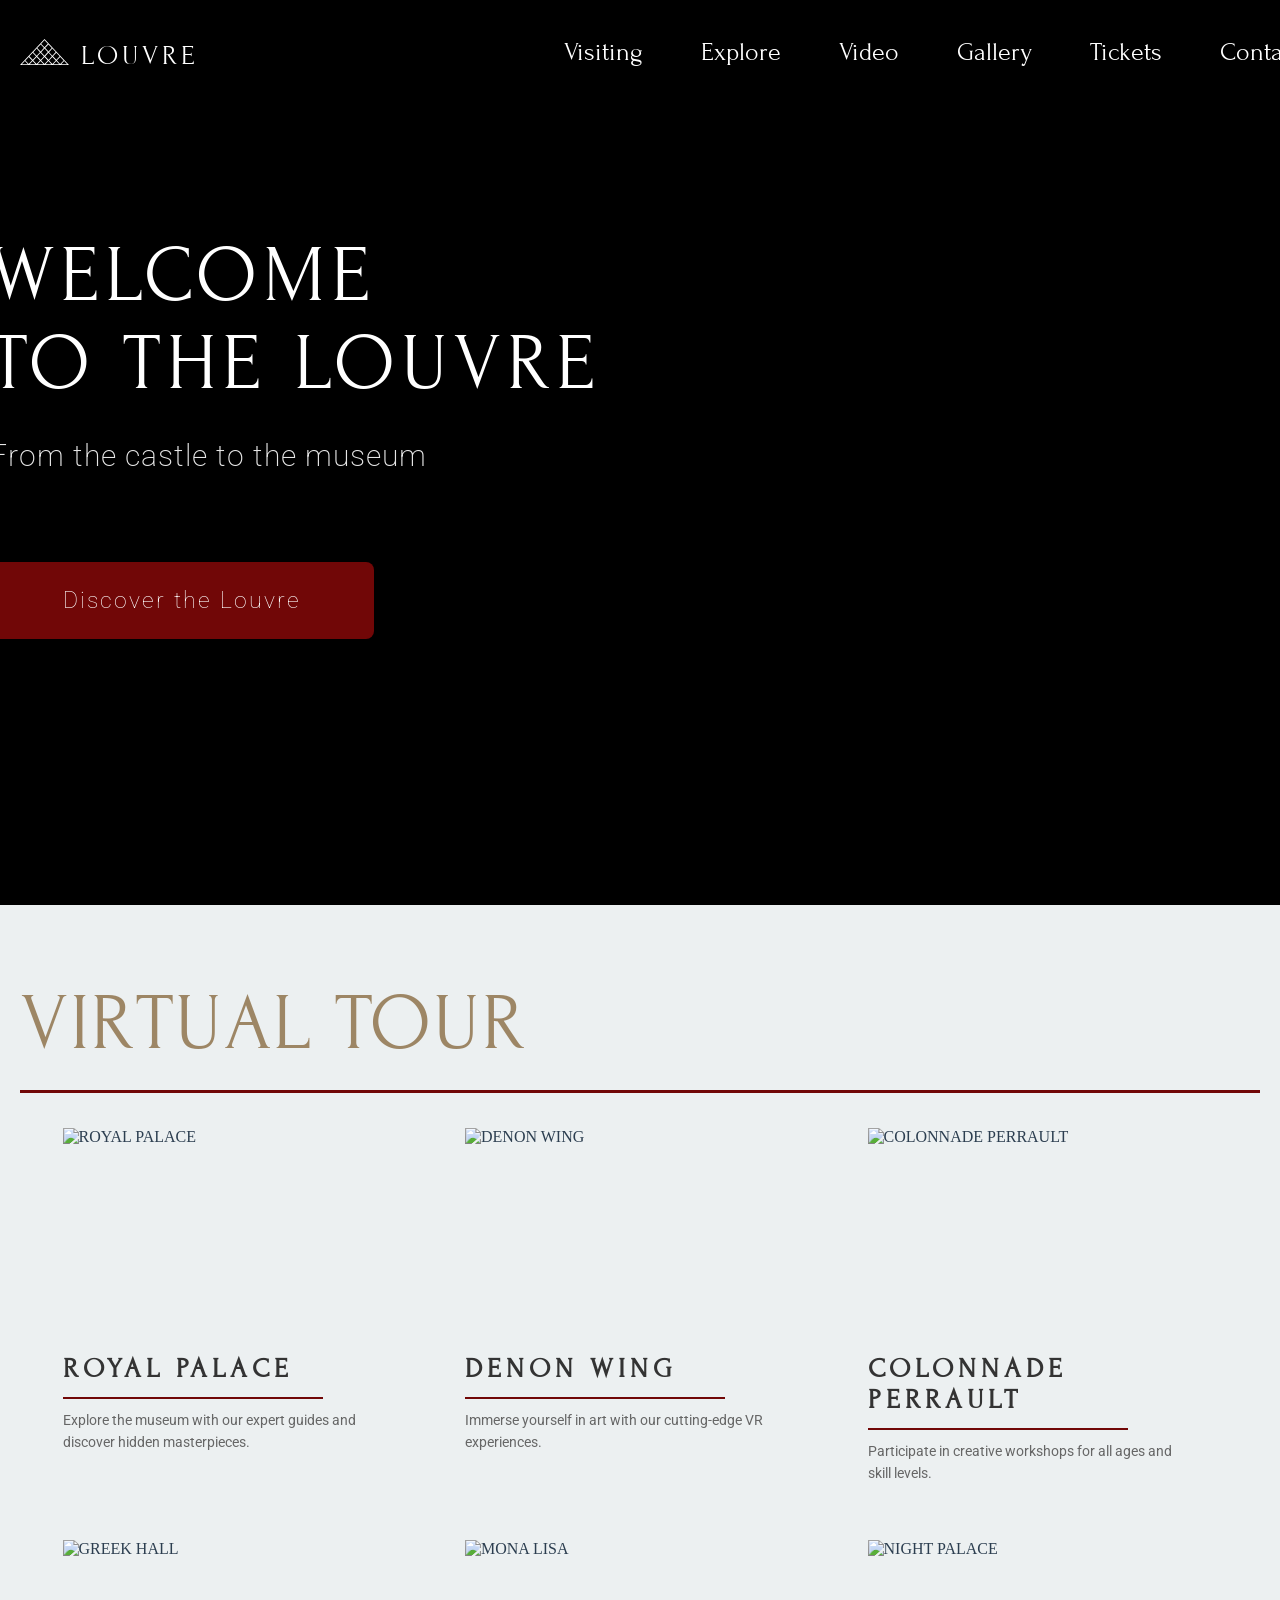
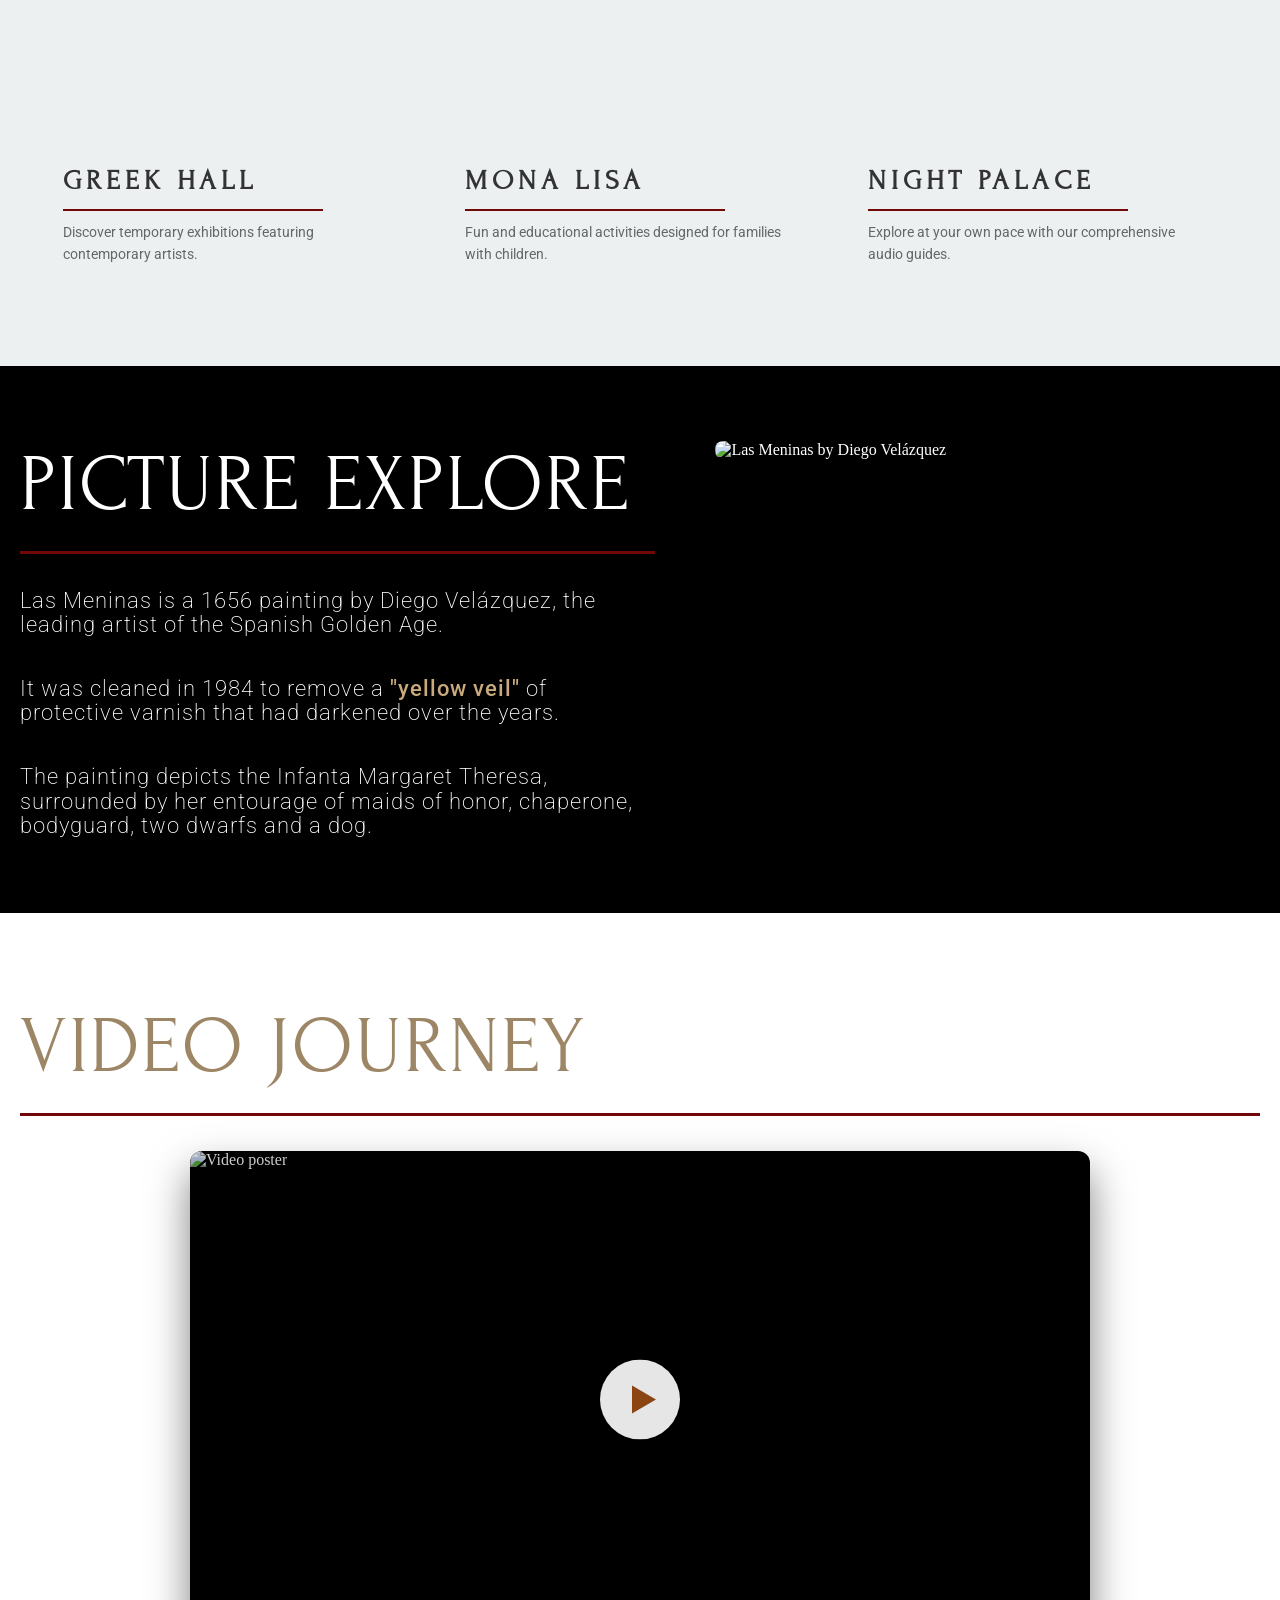
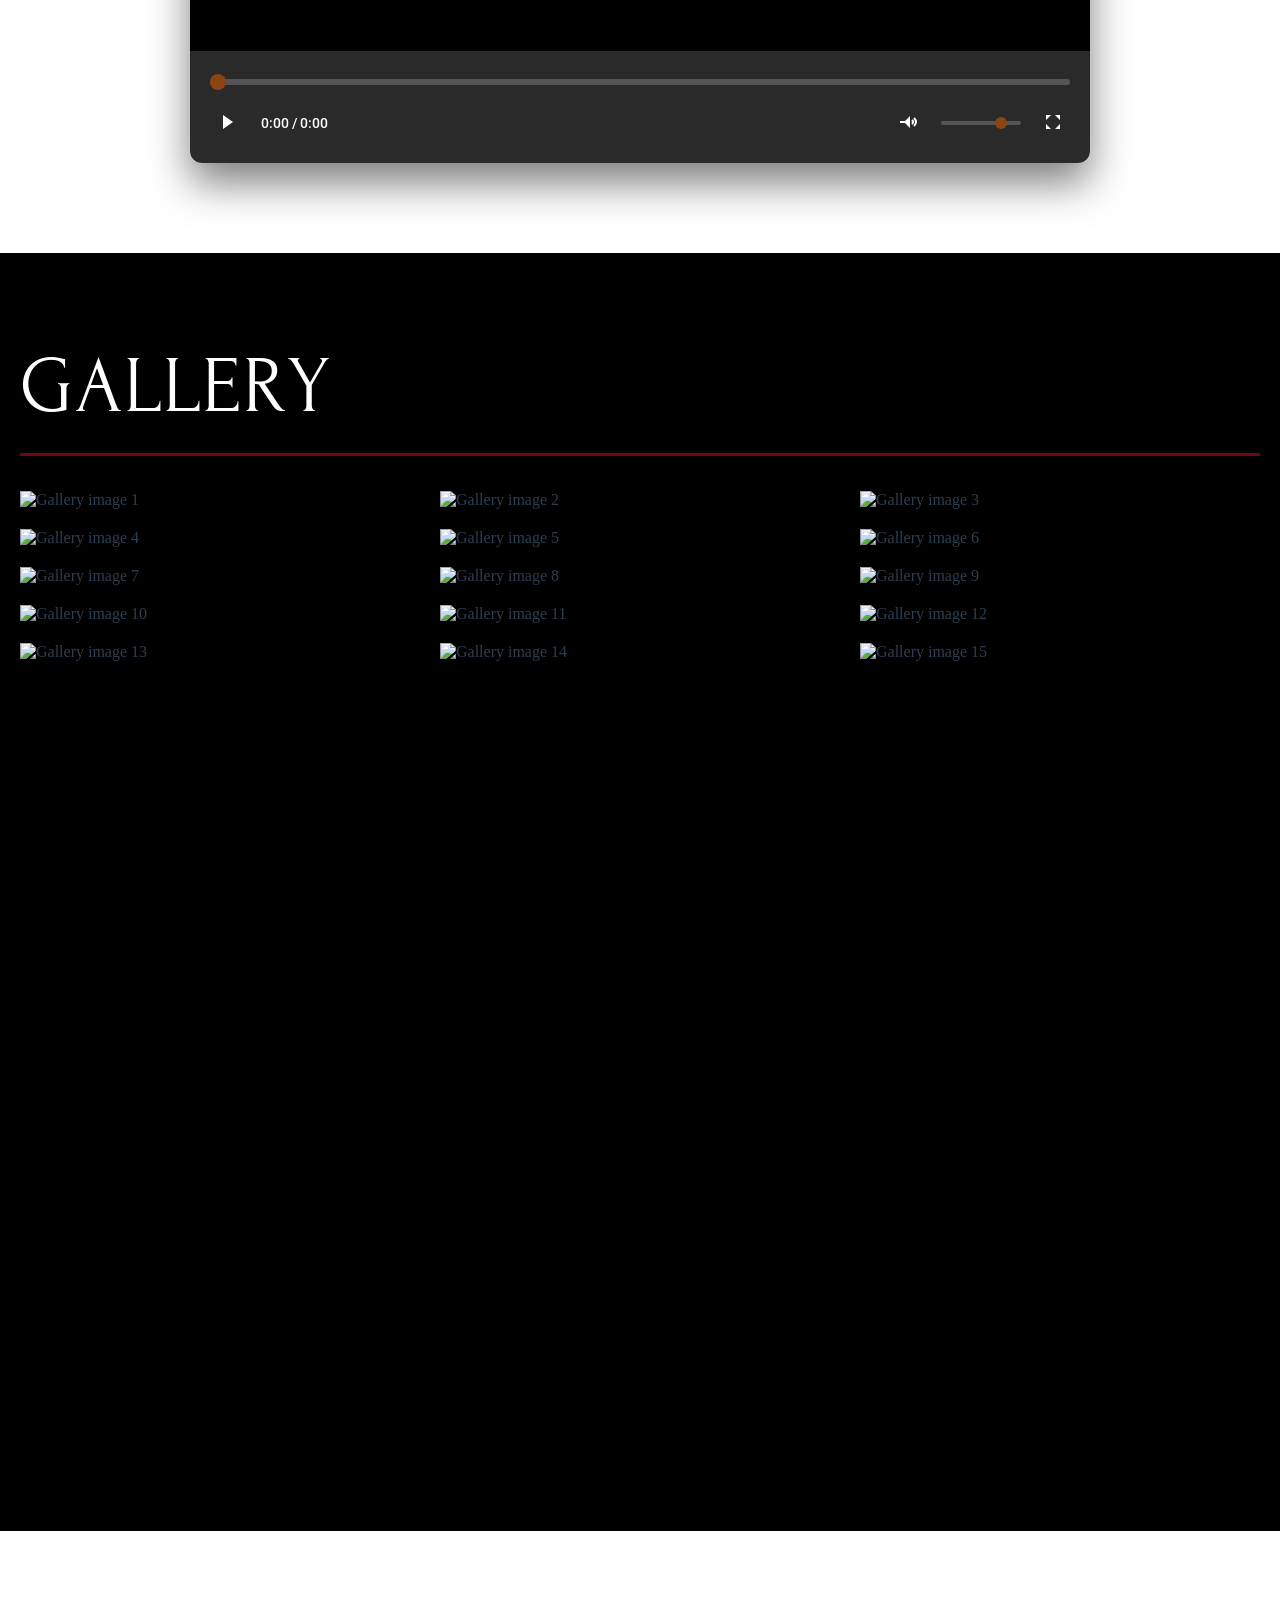
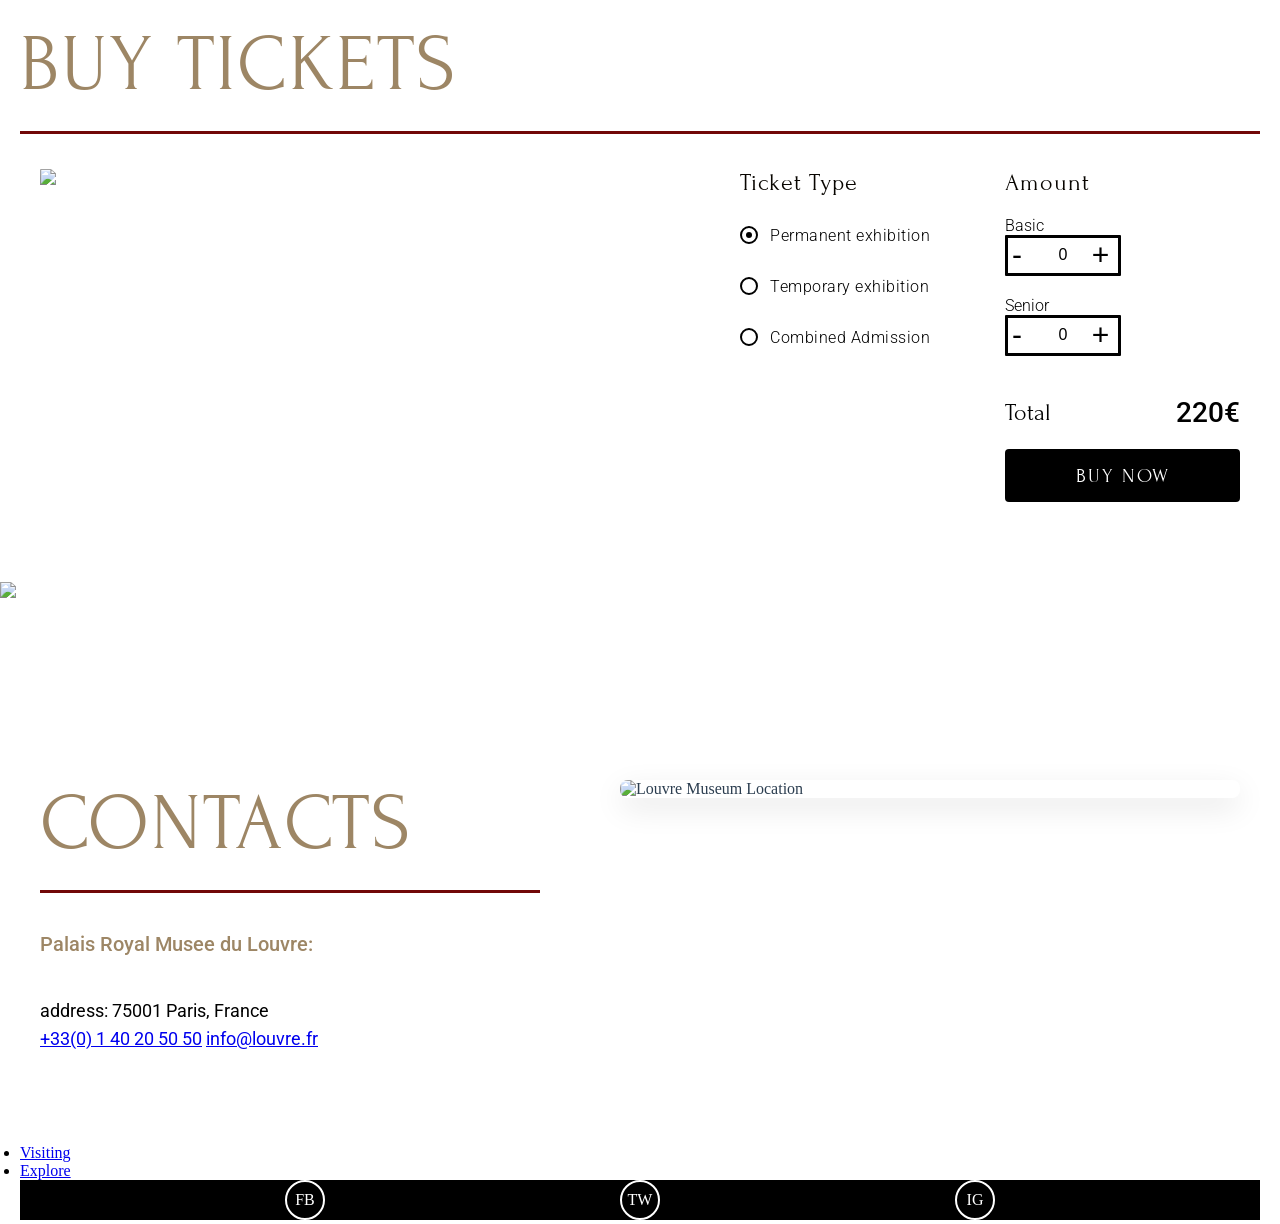
==== museum/index.html @ d258c1eb "доработал под критерии оценки, плюс мелкие исправления" ====
<!DOCTYPE html>
<html lang="en">
<head>
<link rel="preconnect" href="https://fonts.googleapis.com">
<link rel="preconnect" href="https://fonts.gstatic.com" crossorigin>
<link href="https://fonts.googleapis.com/css2?family=Forum&family=Roboto:ital,wght@0,100..900;1,100..900&display=swap" rel="stylesheet">
    <meta charset="UTF-8">
    <meta name="viewport" content="width=device-width, initial-scale=1.0">
    <link rel="stylesheet" href="style.css"/>
    <link rel="stylesheet" href="Card.css"/>
    <link rel="stylesheet" href="Explore.css"/>
    <link rel="stylesheet" href="Video.css"/>
    <link rel="stylesheet" href="Tickets.css"/>
    <link rel="stylesheet" href="Contacts.css"/>
    <link rel="stylesheet" href="Gallery.css"/>
    <link rel="stylesheet" href="footer.css"/>
    <link rel="icon" href="assets/favicon.png" type="image/x-icon" />
    <title>Museum</title>
</head>

<body>
    <header class="header">
        <div class="container header-container">
            <div class="logo">
                <img src="Vector.svg" alt="Louvre Museum">
                <span class="logo-text">LOUVRE</span>
            </div>
            <nav class="navigation">
                <ul class="nav-list">
                    <li class="nav-item"><a href="#visiting" class="nav-link">Visiting</a></li>
                    <li class="nav-item"><a href="#explore" class="nav-link">Explore</a></li>
                    <li class="nav-item"><a href="#video" class="nav-link">Video</a></li>
                    <li class="nav-item"><a href="#gallery" class="nav-link">Gallery</a></li>
                    <li class="nav-item"><a href="#tickets" class="nav-link">Tickets</a></li>
                    <li class="nav-item"><a href="#contacts" class="nav-link">Contacts</a></li>
                </ul>
            </nav>
        </div>
    </header>
    
    <main class="main">
        <section class="section welcome-section dark-section">
            <div class="container">
                <div class="welcome-content">
                    <h1 class="section-title welcome-title">WELCOME<br>TO THE&nbsp;LOUVRE</h1>
                    <p class="welcome-text">From the castle to the museum</p>
                    <a  href="/Museum/museum/tours/tour7.html" target="_blank" class="welcome-button">Discover the Louvre</a>
                </div>
            </div>
        </section>
        
        <section class="section light-section visiting-section" id="visiting">
            <div class="container">
                <h2 class="section-title visiting-title underline-title">VIRTUAL TOUR</h2>
                
                <div class="cards-container">
                    <!-- Карточка 1 -->
                    <a href="/Museum/museum/tours/tour1.html" target="_blank" class="card">
                        <img src="/Museum/museum/assets/img/visitings/Rectangle.png" alt="ROYAL PALACE" class="card-image" width="350" height="200">
                        <div class="card-content">
                            <h3 class="card-title">ROYAL PALACE</h3>
                            <p class="card-text">Explore the museum with our expert guides and discover hidden masterpieces.</p>
                        </div>
                    </a>
                    
                    <!-- Карточка 2 -->
                    <a href="/Museum/museum/tours/tour2.html" target="_blank" class="card">
                        <img src="/Museum/museum/assets/img/visitings/Rectangle.jpg" alt="DENON WING" class="card-image" width="350" height="200">
                        <div class="card-content">
                            <h3 class="card-title">DENON WING</h3>
                            <p class="card-text">Immerse yourself in art with our cutting-edge VR experiences.</p>
                        </div>
                    </a>
                    
                    <!-- Карточка 3 -->
                    <a href="/Museum/museum/tours/tour3.html" target="_blank" class="card">
                        <img src="/Museum/museum/assets/img/visitings/Rectangle(1).jpg" alt="COLONNADE PERRAULT" class="card-image" width="350" height="200">
                        <div class="card-content">
                            <h3 class="card-title">COLONNADE PERRAULT</h3>
                            <p class="card-text">Participate in creative workshops for all ages and skill levels.</p>
                        </div>
                    </a>
                    
                    <!-- Карточка 4 -->
                    <a href="/Museum/museum/tours/tour4.html" target="_blank" class="card">
                        <img src="/Museum/museum/assets/img/visitings/Rectangle(2).jpg" alt="GREEK HALL" class="card-image" width="350" height="200">
                        <div class="card-content">
                            <h3 class="card-title">GREEK HALL</h3>
                            <p class="card-text">Discover temporary exhibitions featuring contemporary artists.</p>
                        </div>
                    </a>
                    
                    <!-- Карточка 5 -->
                    <a href="/Museum/museum/tours/tour5.html" target="_blank" class="card">
                        <img src="/Museum/museum/assets/img/visitings/Rectangle(3).jpg" alt="MONA LISA" class="card-image" width="350" height="200">
                        <div class="card-content">
                            <h3 class="card-title">MONA LISA</h3>
                            <p class="card-text">Fun and educational activities designed for families with children.</p>
                        </div>
                    </a>
                    
                    <!-- Карточка 6 -->
                    <a href="/Museum/museum/tours/tour6.html" target="_blank" class="card">
                        <img src="/Museum/museum/assets/img/visitings/Rectangle(4).jpg" alt="NIGHT PALACE" class="card-image" width="350" height="200">
                        <div class="card-content">
                            <h3 class="card-title">NIGHT PALACE</h3>
                            <p class="card-text">Explore at your own pace with our comprehensive audio guides.</p>
                        </div>
                    </a>
                </div>
            </div>
        </section>
         <section class="section dark-section explore-section" id="explore">
    <div class="container">
        <div class="explore-container">
            <!-- Текст слева -->
            <div class="explore-content">
            <h2 class="section-title explore-title underline-title">PICTURE EXPLORE</h2>
            <div class="explore-text">
                <p class="explore-paragraph">
                    Las Meninas is a 1656 painting by Diego Velázquez, the leading artist of the Spanish Golden Age.
                </p>
                
                <p class="explore-paragraph">
                    It was cleaned in 1984 to remove a <span class="highlight-text">"yellow veil"</span> of 
                    protective varnish that had darkened over the years.
                </p>
                
                <p class="explore-paragraph">
                    The painting depicts the Infanta Margaret Theresa, 
                    surrounded by her entourage of maids of honor, chaperone, bodyguard, two dwarfs and a dog.
                </p>
            </div>
        </div>
        
        <div class="explore-image">
            <img src="/Museum/museum/assets/img/after.jpg" alt="Las Meninas by Diego Velázquez" class="painting-image">
        </div>
    </div>
    </div>
        </section>
        <section class="dark-section video-section" id="video">
            <div class="container">
        <h2 class="section-title video-title underline-title">VIDEO JOURNEY</h2>
        
        <div class="video-player">
            <!-- Постер видео -->
            <div class="video-poster">
                <img src="/Museum/museum/Видео.jpg" alt="Video poster" class="poster-image">
                <button class="play-button">
                    <svg width="80" height="80" viewBox="0 0 80 80" fill="none">
                        <circle cx="40" cy="40" r="40" fill="white" fill-opacity="0.9"/>
                        <path d="M32 26L56 40L32 54V26Z" fill="#8B4513"/>
                    </svg>
                </button>
            </div>
            
            <!-- Панель управления -->
            <div class="video-controls">
                <!-- Прогресс-бар -->
                <div class="progress-bar">
                    <input type="range" class="progress-range" min="0" max="100" value="0">
                    <div class="progress-track"></div>
                </div>
                
                <!-- Нижняя панель управления -->
                <div class="control-panel">
                    <div class="left-controls">
                        <button class="control-btn play-pause-btn">
                            <svg width="20" height="20" viewBox="0 0 20 20" fill="currentColor">
                                <path d="M5 3L15 10L5 17V3Z" class="play-icon"/>
                                <rect x="5" y="3" width="4" height="14" class="pause-icon" style="display: none;"/>
                                <rect x="11" y="3" width="4" height="14" class="pause-icon" style="display: none;"/>
                            </svg>
                        </button>
                        
                        <div class="time-display">
                            <span class="current-time">0:00</span> / 
                            <span class="duration">0:00</span>
                        </div>
                    </div>
                    
                    <div class="right-controls">
                        <button class="control-btn volume-btn">
                            <svg width="20" height="20" viewBox="0 0 20 20" fill="currentColor">
                                <path d="M12 4L7 9H2V11H7L12 16V4Z"/>
                                <path d="M14 8C14 8 15 9 15 10C15 11 14 12 14 12" stroke="currentColor" stroke-width="2" fill="none"/>
                                <path d="M16 6C16 6 18 8 18 10C18 12 16 14 16 14" stroke="currentColor" stroke-width="2" fill="none"/>
                            </svg>
                        </button>
                        
                        <div class="volume-control">
                            <input type="range" class="volume-range" min="0" max="100" value="80">
                        </div>
                        
                        <button class="control-btn fullscreen-btn">
                            <svg width="18" height="18" viewBox="0 0 18 18" fill="currentColor">
                                <path d="M2 7V2H7M11 2H16V7M16 11V16H11M7 16H2V11"/>
                            </svg>
                        </button>
                    </div>
                </div>
            </div>
        </div>
    </div>
</section>
        <section class="section light-section gallery-section" id="gallery"> 
                <div class="container">
        <h2 class="section-title gallery-title underline-title">GALLERY</h2>
        
        <div class="picture-container">
            <div class="picture-inner-container">
                <!-- Изображения галереи -->
                <img src="/Museum/museum/assets/img/gallery/galery1.jpg" alt="Gallery image 1" class="gallery-image">
                <img src="/Museum/museum/assets/img/gallery/galery2.jpg" alt="Gallery image 2" class="gallery-image">
                <img src="/Museum/museum/assets/img/gallery/galery3.jpg" alt="Gallery image 3" class="gallery-image">
                <img src="/Museum/museum/assets/img/gallery/galery4.jpg" alt="Gallery image 4" class="gallery-image">
                <img src="/Museum/museum/assets/img/gallery/galery5.jpg" alt="Gallery image 5" class="gallery-image">
                <img src="/Museum/museum/assets/img/gallery/galery6.jpg" alt="Gallery image 6" class="gallery-image">
                <img src="/Museum/museum/assets/img/gallery/galery7.jpg" alt="Gallery image 7" class="gallery-image">
                <img src="/Museum/museum/assets/img/gallery/galery8.jpg" alt="Gallery image 8" class="gallery-image">
                <img src="/Museum/museum/assets/img/gallery/galery9.jpg" alt="Gallery image 9" class="gallery-image">
                <img src="/Museum/museum/assets/img/gallery/galery10.jpg" alt="Gallery image 10" class="gallery-image">
                <img src="/Museum/museum/assets/img/gallery/galery11.jpg" alt="Gallery image 11" class="gallery-image">
                <img src="/Museum/museum/assets/img/gallery/galery12.jpg" alt="Gallery image 12" class="gallery-image">
                <img src="/Museum/museum/assets/img/gallery/galery13.jpg" alt="Gallery image 13" class="gallery-image">
                <img src="/Museum/museum/assets/img/gallery/galery14.jpg" alt="Gallery image 14" class="gallery-image">
                <img src="/Museum/museum/assets/img/gallery/galery15.jpg" alt="Gallery image 15" class="gallery-image">
            </div>
        </div>
    </div>
    </section>
    <section class="section dark-section tickets-section" id="tickets">
    <div class="container">
        <h2 class="section-title tickets-title underline-title">BUY TICKETS</h2>
        
        <div class="tickets-container">
            <!-- Блок с изображением -->
            <div class="tickets-image">
                <img src="/Museum/museum/Tickets.jpg" alt="Louvre Museum Tickets" class="tickets-poster">
            </div>

            <!-- Блок с формой -->
            <div class="tickets-form">
                <!-- Группа форм в одну строку -->
                <div class="form-row">
                    <!-- Ticket Type (уменьшенный) -->
                    <div class="form-group compact-group">
                        <h3 class="form-title">Ticket Type</h3>
                        <div class="radio-group">
                            <label class="radio-label">
                                <input type="radio" name="ticket-type" value="permanent" class="radio-input" checked>
                                <span class="radio-custom"></span>
                                <span class="radio-text">Permanent exhibition</span>
                            </label>
                            
                            <label class="radio-label">
                                <input type="radio" name="ticket-type" value="temporary" class="radio-input">
                                <span class="radio-custom"></span>
                                <span class="radio-text">Temporary exhibition</span>
                            </label>
                            
                            <label class="radio-label">
                                <input type="radio" name="ticket-type" value="combined" class="radio-input">
                                <span class="radio-custom"></span>
                                <span class="radio-text">Combined Admission</span>
                            </label>
                        </div>
                    </div>

                    <!-- Amount и Total (теперь Amount над Total) -->
                    <div class="form-group compact-group">
                        <!-- Amount (теперь над Total) -->
                        <div class="amount-group">
                            <h3 class="form-title">Amount</h3>
                            <div class="amount-items">
                                <div class="amount-item">
                                    <span class="amount-label">Basic</span>
                                    <div class="amount-controls-wrapper">
                                        <div class="amount-controls">
                                            <button class="amount-btn minus-btn" type="button">-</button>
                                            <input type="number" class="amount-input" value="0" min="0" max="10">
                                            <button class="amount-btn plus-btn" type="button">+</button>
                                        </div>
                                    </div>
                                </div>
                                
                                <div class="amount-item">
                                    <span class="amount-label">Senior</span>
                                    <div class="amount-controls-wrapper">
                                        <div class="amount-controls">
                                            <button class="amount-btn minus-btn" type="button">-</button>
                                            <input type="number" class="amount-input" value="0" min="0" max="10">
                                            <button class="amount-btn plus-btn" type="button">+</button>
                                        </div>
                                    </div>
                                </div>
                            </div>
                        </div>

                        <!-- Total (теперь под Amount) -->
                        <div class="total-group">
                            <div class="total-line">
                                <span class="total-label">Total</span>
                                <span class="total-amount">220€</span>
                            </div>
                            <button class="buy-button">BUY NOW</button>
                        </div>
                    </div>
                </div>
            </div>
        </div>
    </div>
    <div class="full-width-image">
        <img src="/Museum/museum/TICS.png" alt="Tickets" class="tics-image">
    </div>
</section>
        <section class="section light-section contacts-section" id="contacts">
            <div class="container">
        <div class="contacts-container">
            <!-- Левая часть - текст -->
            <div class="contacts-content">
                <h2 class="section-title contacts-title underline-title">CONTACTS</h2>
                
                <div class="contacts-text">
                    <p class="contacts-paragraph">
                        <strong>Palais Royal Musee du Louvre:</strong><br>
                        address: 75001 Paris, France<br>
                        <a href="tel:+330140205050">+33(0) 1 40 20 50 50</a>
                        <a href="mailto:info@louvre.fr">info@louvre.fr</a>
                    </p>
                </div>
            </div>
            
            <!-- Правая часть - карта -->
            <div class="contacts-map">
                <img src="/Museum/museum/map.png" alt="Louvre Museum Location" class="map-image">
            </div>
        </div>
    </div>
</section>
    </main>
    
    <footer class="footer">
    <div class="container">
        <nav class="footer-nav">
            <ul class="footer-nav-list">
                <li><a href="#visiting">Visiting</a></li>
                <li><a href="#explore">Explore</a></li>
            </ul>
        </nav>
        <ul class="social-list"> <!-- ← Третий список -->
            <li><a href="#" aria-label="Facebook">FB</a></li>
            <li><a href="#" aria-label="Twitter">TW</a></li>
            <li><a href="#" aria-label="Instagram">IG</a></li>
        </ul>
    </div>
</footer>
</body>
</html>
---- museum/style.css ----
* {
    margin: 0;
    padding: 0;
    box-sizing: border-box;
}

/* Общие стили для header, main, footer */
.header, .footer {
    min-height: 80px;
}

.header {
    background-color: #000000;
    border-bottom: 1px solid #000000;
    padding: 20px 0;
}

/* Флекс-контейнер для header */
.header-container {
    display: flex;
    justify-content: space-between;
    align-items: center;
}


.logo {
    display: flex;
    align-items: center;
    gap: 12px;
    flex-shrink: 0;
    text-decoration: none;
}

.logo-text {
    font-family: 'Forum', serif;
    font-size: 28px;
    font-weight: 400;
    color: #ffffff;
    letter-spacing: 4px;
    text-transform: uppercase;
    margin-top: 6px; /* небольшая корректировка выравнивания */
}

/* Навигация */
.navigation {
    flex-grow: 1;
    display: flex;
    justify-content: flex-end;
}

.nav-list {
    display: flex;
    list-style: none;
    max-width: 720px;
    width: 100%;
    justify-content: space-between;
    align-items: center;
    gap: 10px;
    font-family: 'Forum', serif;
}

.nav-item {
    flex-shrink: 0;
}

.nav-link {
    display: block;
    text-decoration: none;
    color: #ffffff;
    font-weight: 500;
    padding: 12px 24px;
    line-height: 40px;
    transition: all 0.3s ease;
    border-radius: 4px;
    white-space: nowrap;
    font-family: 'Forum', sans-serif;
    font-size: 26px
    
    
}

.nav-link:hover {
    color: #007bff;
    background-color: #00050a;
}

.main {
    min-height: 400px;
}

html {
    scroll-behavior: smooth;
}

/* Базовые стили для всех секций */
.section {
    padding: 75px 0;
    min-height: 200px;
}

/* Стили для заголовков темных секций */
.section-title--dark {
    color: #ffffff;
}

/* Секция Welcome */
.welcome-section { 
    background-image: url('/Museum/museum/1.jpg');
    background-repeat: no-repeat;
    background-position: right 205px center; /* Картинка заканчивается у Contacts */
    background-size: auto 100%;
    min-height: 800px; /* Увеличил высоту */
    display: flex;
    align-items: center;
    position: relative;
    padding: 100px 0; /* Добавил отступы сверху/снизу */
}

.welcome-section::before {
    content: "";
    position: absolute;
    top: 0;
    left: 0;
    width: 60%; /* Увеличил ширину затемнения */
    height: 100%;
    background: linear-gradient(to right, 
        rgba(0, 0, 0, 0.95) 59%,
        rgba(0, 0, 0, 0.4) 75%,
        transparent 100%);
    pointer-events: none;
    z-index: 1;
}

.welcome-content {
    max-width: 650px;
    z-index: 2;
    position: relative;
    transform: translateX(-30px) translateY(-70px); /* Сдвиг влево и вверх */
}

.welcome-title {
    font-family: 'Forum', serif;
    color: #ffffff;
    margin-bottom: 24px;
    font-size: 80px;
    font-weight: 400;
    line-height: 1.1;
    letter-spacing: 6px
    
}

.welcome-text {
    font-family: 'Roboto', serif;
    font-weight: 200;
    color: #ffffff;
    font-size: 30px;
    line-height: 1.6;
    margin-bottom: 32px;
    opacity: 0.9;
    letter-spacing: 1px;
}

/* Кнопка */
.welcome-button {
    background-color: #710707;
    font-family: 'Roboto', serif;
    color: #ffffff;
    border: none;
    padding: 25px 73px;
    font-size: 23px;
    font-weight: 100;
    border-radius: 8px;
    cursor: pointer;
    transition: all 0.3s ease;
    letter-spacing: 2px;
    text-decoration: none;
    display: inline-block;
    margin-top: 50px; 
}

.welcome-button:hover {
    background-color: #ac0b0b;
    transform: translateY(-2px);
    text-decoration: none;
    color: #ffffff;
}

/* Стили для светлых секций */
.light-section {
    background-color: #ecf0f1;
    color: #2c3e50;
}

.dark-section {
    background-color: #000000;
    color: white;
}

/* Контейнер */
.container {
    max-width: 1440px;
    width: 100%;
    margin: 0 auto;
    padding: 0 20px;

}

.underline-title {
    position: relative;
    margin-bottom: 80px;
    text-align: left;
    padding-bottom: 0;
}

.underline-title::after {
    content: "";
    position: absolute;
    bottom: -25px;
    left: 0%;
    width: 100%;
    height: 3px;
    background-color: #710707;
}
---- museum/Card.css ----
/* Контейнер для карточек */
.cards-container {
    display: flex;
    flex-wrap: wrap;
    gap: 30px;
    max-width: 1440px;
    margin: 0 auto;
    justify-content: space-evenly;
    align-items: stretch;
    padding-left: 20px;
    padding-right: 20px;
    
}

.card {
    display: block;
    width: 350px;
    border-radius: 0px;
    overflow: hidden;
    text-decoration: none;
    color: inherit;
    cursor: pointer;
    position: relative;
    overflow: hidden;
}

.card-image {
    width: 100%;
    height: 200px;
    object-fit: cover;
    display: block;
}

.card-content {
    padding: 25px;
    padding-left: 0; /* Убираем левый отступ */
    flex-grow: 1;
}

.card-title {
    font-family: 'Forum', serif;
    font-size: 28px;
    font-weight: 600;
    margin-bottom: 15px;
    color: #333333;
    position: relative;
    display: block;
    margin-bottom: 10px;
    padding-bottom: 15px;
    letter-spacing: 5px;
}

.card-title::after {
    content: '';
    position: absolute;
    bottom: 0;
    left: 0;
    width: 80%;
    height: 2px;
    background: #710707;
    transition: width 0.3s ease;
}

.card:hover .card-title::after {
    width: 100%; /* растягивается на всю ширину */
}

.card-text {
    font-size: 14px;
    line-height: 1.6;
    color: #666666;
    margin: 0;
    font-family: 'Roboto', sans-serif;
}

.visiting-section {
    padding-left: 0;
    padding-right: 0;
}

.visiting-title {
    font-family: 'Forum', serif;
    font-size: 80px;
    font-weight: 400;
    line-height: 1.1;
    letter-spacing: 2px;
    color: #9D8665;
    margin-bottom: 60px;
    padding-left: 1px;
}
---- museum/Explore.css ----
/* Секция Explore */
.explore-section {
    padding: 75px 0;
    min-height: 200px;
}

.explore-container {
    display: flex;
    flex-direction: row;
    align-items: flex-start;
    gap: 60px;
    max-width: 1440px;
    margin: 0 auto; 
}

.explore-content {
    flex: 0 1 700px;
    max-width: 700px;
    order: 1;
}

.explore-title {
    font-family: 'Forum', serif;
    font-size: 80px;
    font-weight: 400;
    line-height: 1.1;
    letter-spacing: 2px;
    color: #ffffff;
    margin-bottom: 60px;
    white-space: nowrap;
}

.explore-text {
    display: flex;
    flex-direction: column; 
    gap: 40px;
}

.explore-paragraph {
    font-family: 'Roboto', serif;
    font-size: 22px;
    line-height: 1.1;
    color: #ffffff;
    margin: 0;
    letter-spacing: 1px;
    font-weight: 200;
}

.highlight-text {
    color: #CAAA7D;
    font-weight: 500;
}

.explore-image {
    flex: 0 1 600px;
    display: flex;
    justify-content: center;
    align-items: center;
    order: 2;
}

.painting-image {
    width: 100%;
    max-width: 600px;
    height: auto;
    border-radius: 8px;
    box-shadow: 0 10px 30px rgba(0, 0, 0, 0.3);
}
---- museum/Video.css ----
/* Секция Video */
.video-section {
    padding: 90px 0;
    background-color: #ffffff;
}

.video-header {
    display: flex;
    align-items: flex-start;
    gap: 60px;
    margin-bottom: 60px;
}

.video-title {
     font-family: 'Forum', serif;
    font-size: 80px;
    font-weight: 400;
    line-height: 1.1;
    letter-spacing: 2px;
    color: #9D8665;
    margin-bottom: 60px;
    white-space: nowrap;
}



/* Видеоплеер */
.video-player {
    max-width: 900px;
    margin: 0 auto;
    background: #ffffff;
    border-radius: 12px;
    overflow: hidden;
    box-shadow: 0 20px 40px rgba(0, 0, 0, 0.5);
}

/* Постер видео */
.video-poster {
    position: relative;
    width: 100%;
    height: 500px;
    background: #000;
    cursor: pointer;
}

.poster-image {
    width: 100%;
    height: 100%;
    object-fit: cover;
    opacity: 0.8;
    transition: opacity 0.3s ease;
}

.video-poster:hover .poster-image {
    opacity: 0.6;
}

/* Кнопка воспроизведения */
.play-button {
    position: absolute;
    top: 50%;
    left: 50%;
    transform: translate(-50%, -50%);
    background: none;
    border: none;
    cursor: pointer;
    transition: transform 0.2s ease;
}

.play-button:hover {
    transform: translate(-50%, -50%) scale(1.1);
}

/* Панель управления */
.video-controls {
    padding: 20px;
    background: #2a2a2a;
}

/* Прогресс-бар */
.progress-bar {
    position: relative;
    margin-bottom: 15px;
}

.progress-range {
    width: 100%;
    height: 6px;
    background: #555;
    border-radius: 3px;
    outline: none;
    -webkit-appearance: none;
    cursor: pointer;
}

.progress-range::-webkit-slider-thumb {
    -webkit-appearance: none;
    width: 16px;
    height: 16px;
    background: #8B4513;
    border-radius: 50%;
    cursor: pointer;
}

.progress-range::-moz-range-thumb {
    width: 16px;
    height: 16px;
    background: #8B4513;
    border-radius: 50%;
    cursor: pointer;
    border: none;
}

.progress-track {
    position: absolute;
    top: 0;
    left: 0;
    height: 6px;
    background: #8B4513;
    border-radius: 3px;
    width: 0%;
    pointer-events: none;
}

/* Нижняя панель управления */
.control-panel {
    display: flex;
    justify-content: space-between;
    align-items: center;
}

.left-controls, .right-controls {
    display: flex;
    align-items: center;
    gap: 15px;
}

/* Кнопки управления */
.control-btn {
    background: none;
    border: none;
    color: #ffffff;
    cursor: pointer;
    padding: 8px;
    border-radius: 4px;
    transition: all 0.2s ease;
}

.control-btn:hover {
    background: rgba(255, 255, 255, 0.1);
    color: #b35a1a;
}

/* Отображение времени */
.time-display {
    color: #ffffff;
    font-family: 'Roboto', sans-serif;
    font-size: 14px;
    font-weight: 500;
}

/* Контроль громкости */
.volume-control {
    display: flex;
    align-items: center;
    gap: 8px;
}

.volume-range {
    width: 80px;
    height: 4px;
    background: #555;
    border-radius: 2px;
    outline: none;
    -webkit-appearance: none;
    cursor: pointer;
}

.volume-range::-webkit-slider-thumb {
    -webkit-appearance: none;
    width: 12px;
    height: 12px;
    background: #8B4513;
    border-radius: 50%;
    cursor: pointer;
}

.volume-range::-moz-range-thumb {
    width: 12px;
    height: 12px;
    background: #8B4513;
    border-radius: 50%;
    cursor: pointer;
    border: none;
}
---- museum/Tickets.css ----
/* Секция Tickets */
.tickets-section {
    padding: 90px 0;
    background-color: #ffffff;
}

.tickets-title {
    font-family: 'Forum', serif;
    font-size: 80px;
    font-weight: 400;
    line-height: 1.1;
    letter-spacing: 2px;
    color: #9D8665;
    margin-bottom: 60px;
    text-align: left;
}

.tickets-container {
    display: flex;
    gap: 80px;
    align-items: flex-start;
    max-width: 1200px;
    margin: 0 auto;
}

/* Форма */
.tickets-form {
    flex: 1;
    max-width: 500px;
}

.form-row {
    display: flex;
    gap: 30px;
    margin-bottom: 0;
}

.compact-group {
    flex: 1;
    margin-bottom: 0;
    display: flex;
    flex-direction: column;
}

.form-title {
    font-family: 'Forum', serif;
    font-size: 24px;
    color: #080500;
    margin-bottom: 20px;
    font-weight: 400;
    letter-spacing: 1px;
}

.radio-group {
    display: flex;
    flex-direction: column;
    gap: 12px;
}

.radio-label {
    display: flex;
    align-items: center;
    gap: 12px;
    cursor: pointer;
    padding: 10px 0;
    transition: all 0.3s ease;
}

.radio-input {
    display: none;
}

.radio-custom {
    width: 18px;
    height: 18px;
    border: 2px solid #000000;
    border-radius: 50%;
    position: relative;
    transition: all 0.3s ease;
}

.radio-input:checked + .radio-custom {
    background: #ffffff;
}

.radio-input:checked + .radio-custom::after {
    content: '';
    position: absolute;
    top: 50%;
    left: 50%;
    transform: translate(-50%, -50%);
    width: 6px;
    height: 6px;
    background: #000;
    border-radius: 50%;
}

.radio-text {
    font-family: 'Roboto', sans-serif;
    font-size: 16px;
    color: #000000;
    font-weight: 300;
    letter-spacing: 0.5px;
}

.radio-label:hover .radio-text {
    color: #1b55d1;
}

/* Amount controls */
.amount-group {
    margin-bottom: 40px;
}

.amount-items {
    display: flex;
    flex-direction: column;
    gap: 20px;
}

.amount-label {
    font-family: 'Roboto', sans-serif;
    font-size: 16px;
    color: #000000;
    font-weight: 300;
    margin-bottom: 5px;
}

.amount-controls-wrapper {
    display: flex;
    align-items: center;
    border: 3px solid #000000;
    border-radius: 1px;
    padding: 0;
    background: #ffffff;
    gap: 0; 
    max-width: fit-content; 
}

.amount-controls {
    display: flex;
    align-items: center;
    gap: 0;
}

.amount-btn:first-child::after {
    content: "";
    width: 1px;
    height: 20px;
    background: #ffffff;
    margin: 0 8px;
}

.amount-input::after {
    content: "";
    width: 1px;
    height: 20px;
    background: #ffffff;
    margin: 0 8px;
}

.amount-btn {
    width: 35px;
    height: 35px;
    background: transparent;
    color: #000000;
    font-size: 30px;
    cursor: pointer;
    border: none;
    border-radius: 0;
    transition: all 0.3s ease;
    display: flex;
    align-items: center;
    justify-content: center;
    padding: 0;
    margin: 0;
}

.amount-btn:hover {
    background: #f5f5f5;
}

.amount-input {
    width: 40px;
    height: 35px;
    background: transparent;
    color: #000000;
    text-align: center;
    font-size: 16px;
    border: none;
    border-radius: 0;
    padding: 0;
    margin: 0;
    border-left: 1px solid #ffffff;
    border-right: 1px solid #ffffff;
    -moz-appearance: textfield;
}

.amount-input::-webkit-outer-spin-button,
.amount-input::-webkit-inner-spin-button {
    -webkit-appearance: none;
    margin: 0;
}


.total-line {
    display: flex;
    justify-content: space-between;
    align-items: center;
    margin-bottom: 20px;
}

.total-label {
    font-family: 'Forum', serif;
    font-size: 24px;
    color: #000000;
    font-weight: 400;
}

.total-amount {
    font-family: 'Roboto', sans-serif;
    font-size: 28px;
    color: #000000;
    font-weight: 500;
}

.buy-button {
    width: 100%;
    padding: 15px;
    background: #000000;
    color: #ffffff;
    border: none;
    font-family: 'Forum', serif;
    font-size: 20px;
    font-weight: 400;
    letter-spacing: 2px;
    text-transform: uppercase;
    cursor: pointer;
    transition: all 0.3s ease;
    border-radius: 4px;
}

.buy-button:hover {
    background: #f70cff;
    transform: translateY(-2px);
}

/* Изображение */
.tickets-image {
    flex: 1;
    display: flex;
    justify-content: center;
    align-items: flex-start;
}

.tickets-poster {
    width: 100%;
    max-width: 650px;
    height: auto;
    border-radius: 1px;
    margin-left: 0;
}

.full-width-image {
    width: 100vw;
    margin-left: calc(-50vw + 50%);
    margin-top: 80px;
    overflow: hidden;
}

.tics-image {
    width: 100%;
    height: auto;
    display: block;
}
---- museum/Contacts.css ----
/* Секция Contacts */
.contacts-section {
    padding: 90px 0;
    background-color: #ffffff;
}

.contacts-container {
     display: flex;
    gap: 80px;
    align-items: flex-start;
    max-width: 1200px;
    margin: 0 auto;
}

.contacts-content {
    flex: 1;
    max-width: 500px;
}

.contacts-title {
    font-family: 'Forum', serif;
    font-size: 80px;
    font-weight: 400;
    line-height: 1.1;
    letter-spacing: 2px;
    color: #9D8665;
    margin-bottom: 60px;
    text-align: left;
}

.contacts-text {
    display: flex;
    flex-direction: column;
    gap: 30px;
}

.contacts-paragraph {
    font-family: 'Roboto', sans-serif;
    font-size: 18px;
    line-height: 1.6;
    color: #000000;
    margin: 0;
}

.contacts-paragraph strong {
    font-weight: 500;
    color: #9D8665;
    display: block;
    margin-bottom: 8px;
    font-size: 20px;
}

.contacts-map {
    flex: 1;
    display: flex;
    justify-content: center;
    align-items: flex-start;
}

.map-image {
    width: 100%;
    max-width: 900px;
    height: auto;
    border-radius: 8px;
    box-shadow: 0 10px 30px rgba(0, 0, 0, 0.1);
}
---- museum/Gallery.css ----
/* Секция Gallery */
.gallery-section {
    padding: 90px 0;
    background-color: #000000;
}

.gallery-title {
    font-family: 'Forum', serif;
    font-size: 80px;
    font-weight: 400;
    line-height: 1.1;
    letter-spacing: 2px;
    color: #ffffff;
    margin-bottom: 60px;
    text-align: left;
}

/* Контейнер для галереи */
.picture-container {
    width: 100%;
    height: 950px; /* Фиксированная высота как на макете */
    overflow-y: hidden; /* Обрезаем лишние изображения */
    margin: 0 auto;
}

/* Внутренний контейнер с изображениями */
.picture-inner-container {
    width: 100%;
    display: grid;
    grid-template-columns: repeat(3, 1fr); /* 3 колонки */
    gap: 20px; /* Отступы между изображениями */
    align-items: start;
}

/* Изображения галереи */
.gallery-image {
    width: 80%;
    height: auto;
    display: block;
}

/* Альтернативный вариант с columns (если нужен masonry эффект) */
.picture-inner-container.columns {
    column-count: 3;
    column-gap: 20px;
}

.picture-inner-container.columns .gallery-image {
    break-inside: avoid;
    margin-bottom: 20px;
}

/* Адаптивность */
@media (max-width: 1200px) {
    .picture-inner-container {
        grid-template-columns: repeat(3, 1fr);
        gap: 15px;
    }
}

@media (max-width: 992px) {
    .picture-inner-container {
        grid-template-columns: repeat(2, 1fr); /* 2 колонки на планшетах */
        gap: 15px;
    }
    
    .picture-container {
        height: 1200px; /* Увеличиваем высоту для 2 колонок */
    }
    
    .gallery-title {
        font-size: 60px;
    }
}

@media (max-width: 768px) {
    .gallery-section {
        padding: 60px 0;
    }
    
    .picture-inner-container {
        grid-template-columns: repeat(2, 1fr);
        gap: 12px;
    }
    
    .picture-container {
        height: 1000px;
    }
    
    .gallery-title {
        font-size: 48px;
        margin-bottom: 40px;
    }
}

@media (max-width: 480px) {
    .picture-inner-container {
        grid-template-columns: 1fr; /* 1 колонка на мобильных */
        gap: 10px;
    }
    
    .picture-container {
        height: 800px;
    }
    
    .gallery-title {
        font-size: 36px;
    }
}
---- museum/footer.css ----
.social-list {
display: flex;
    flex-wrap: wrap;
    gap: 30px;
    max-width: 1440px;
    margin: 0 auto;
    justify-content: space-evenly;
    align-items: stretch;
    background-color: #000000;
}

.social-list a {
    display: flex;
    align-items: center;
    justify-content: center;
    width: 40px;
    height: 40px;
    border-radius: 50%; /* ← Круглая граница */
    border: 2px solid #ffffff;
    color: #ffffff;
    text-decoration: none;
    transition: all 0.3s ease;
}

.social-list a:hover {
    background-color: #915757;
    color: #c59696;
}
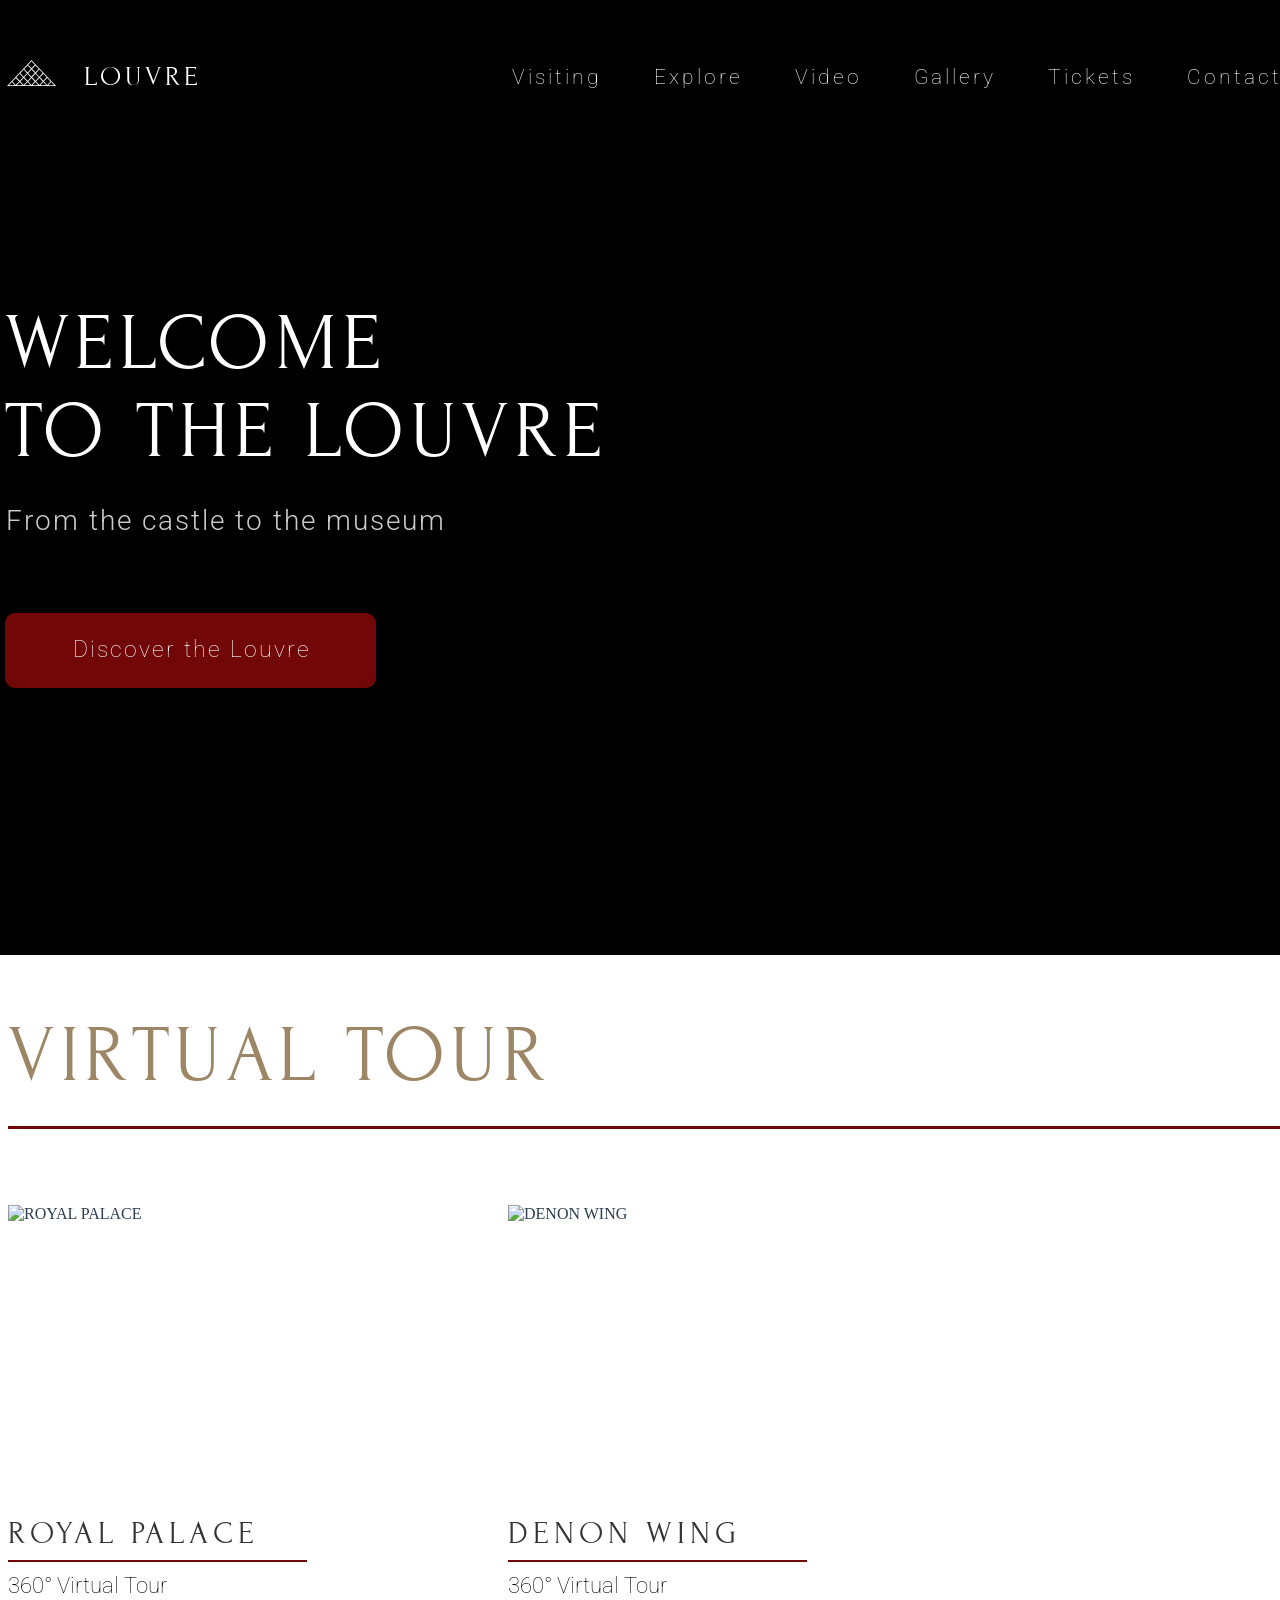
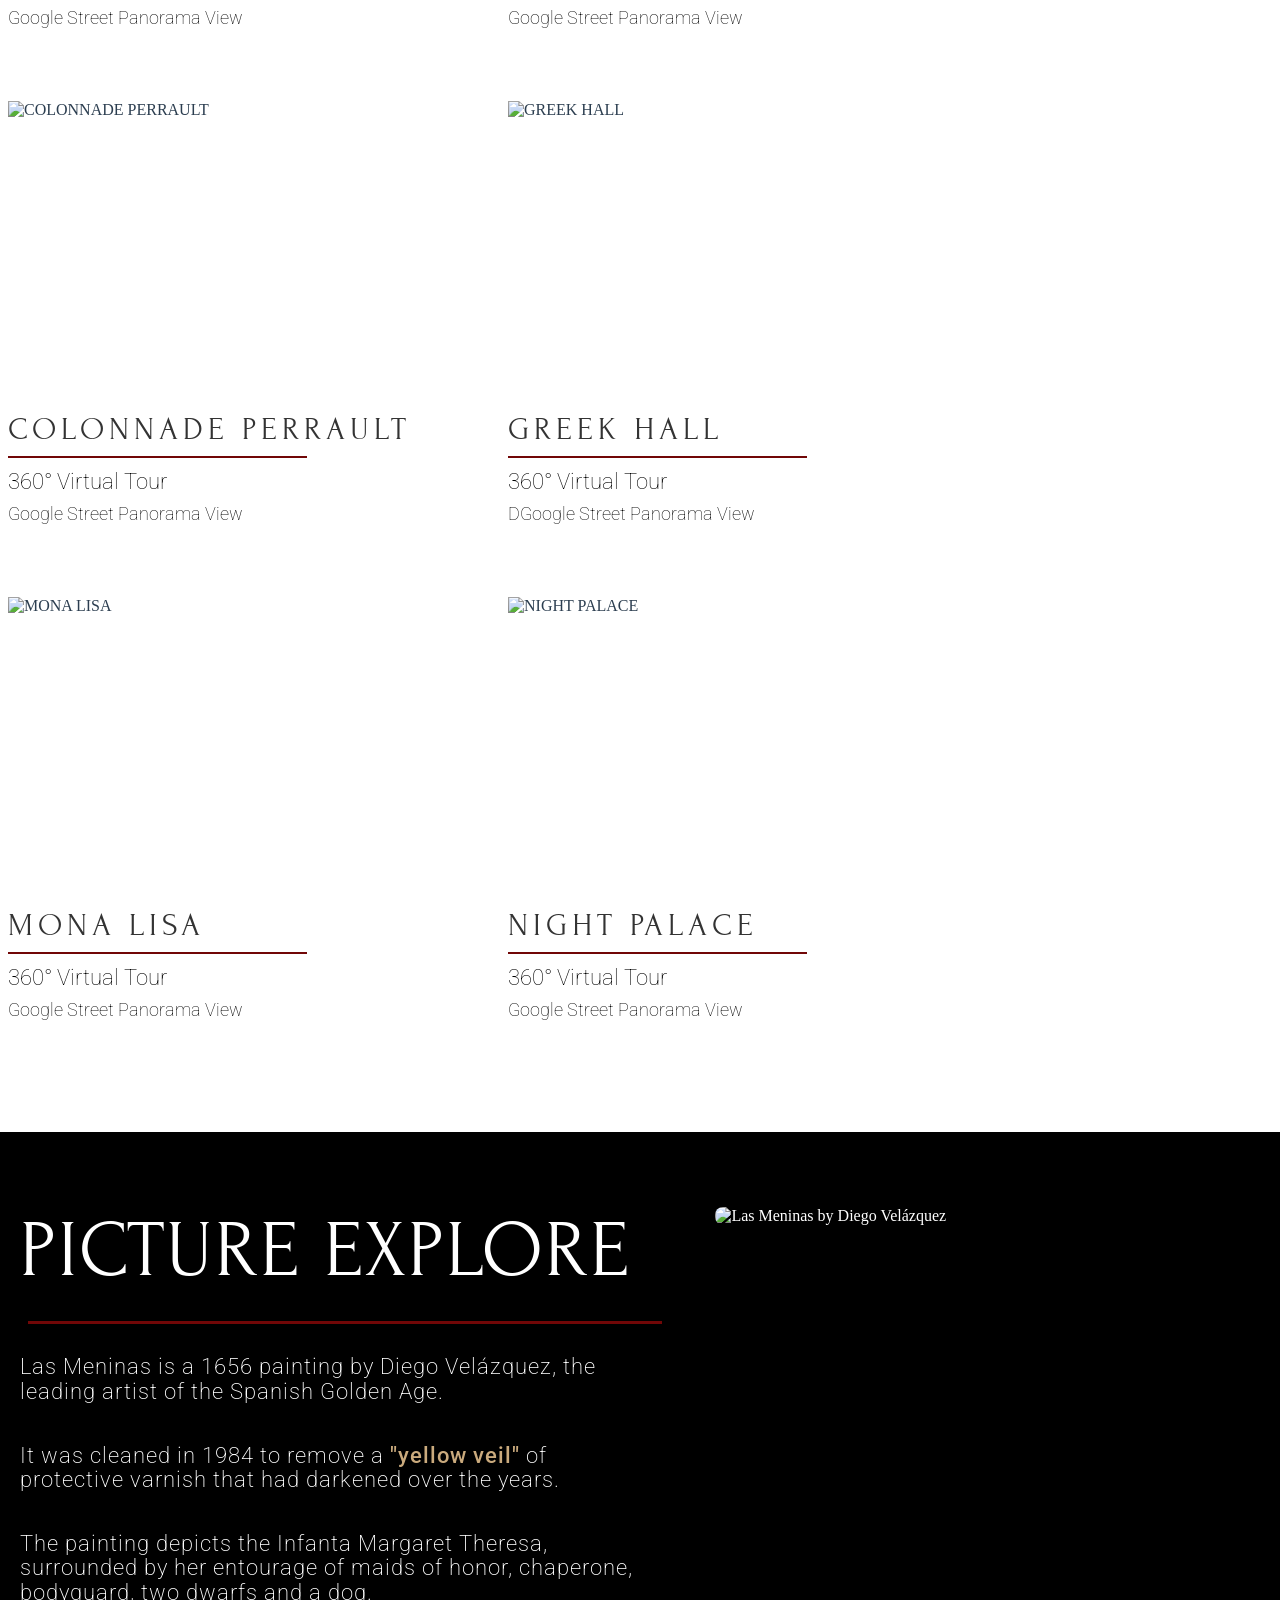
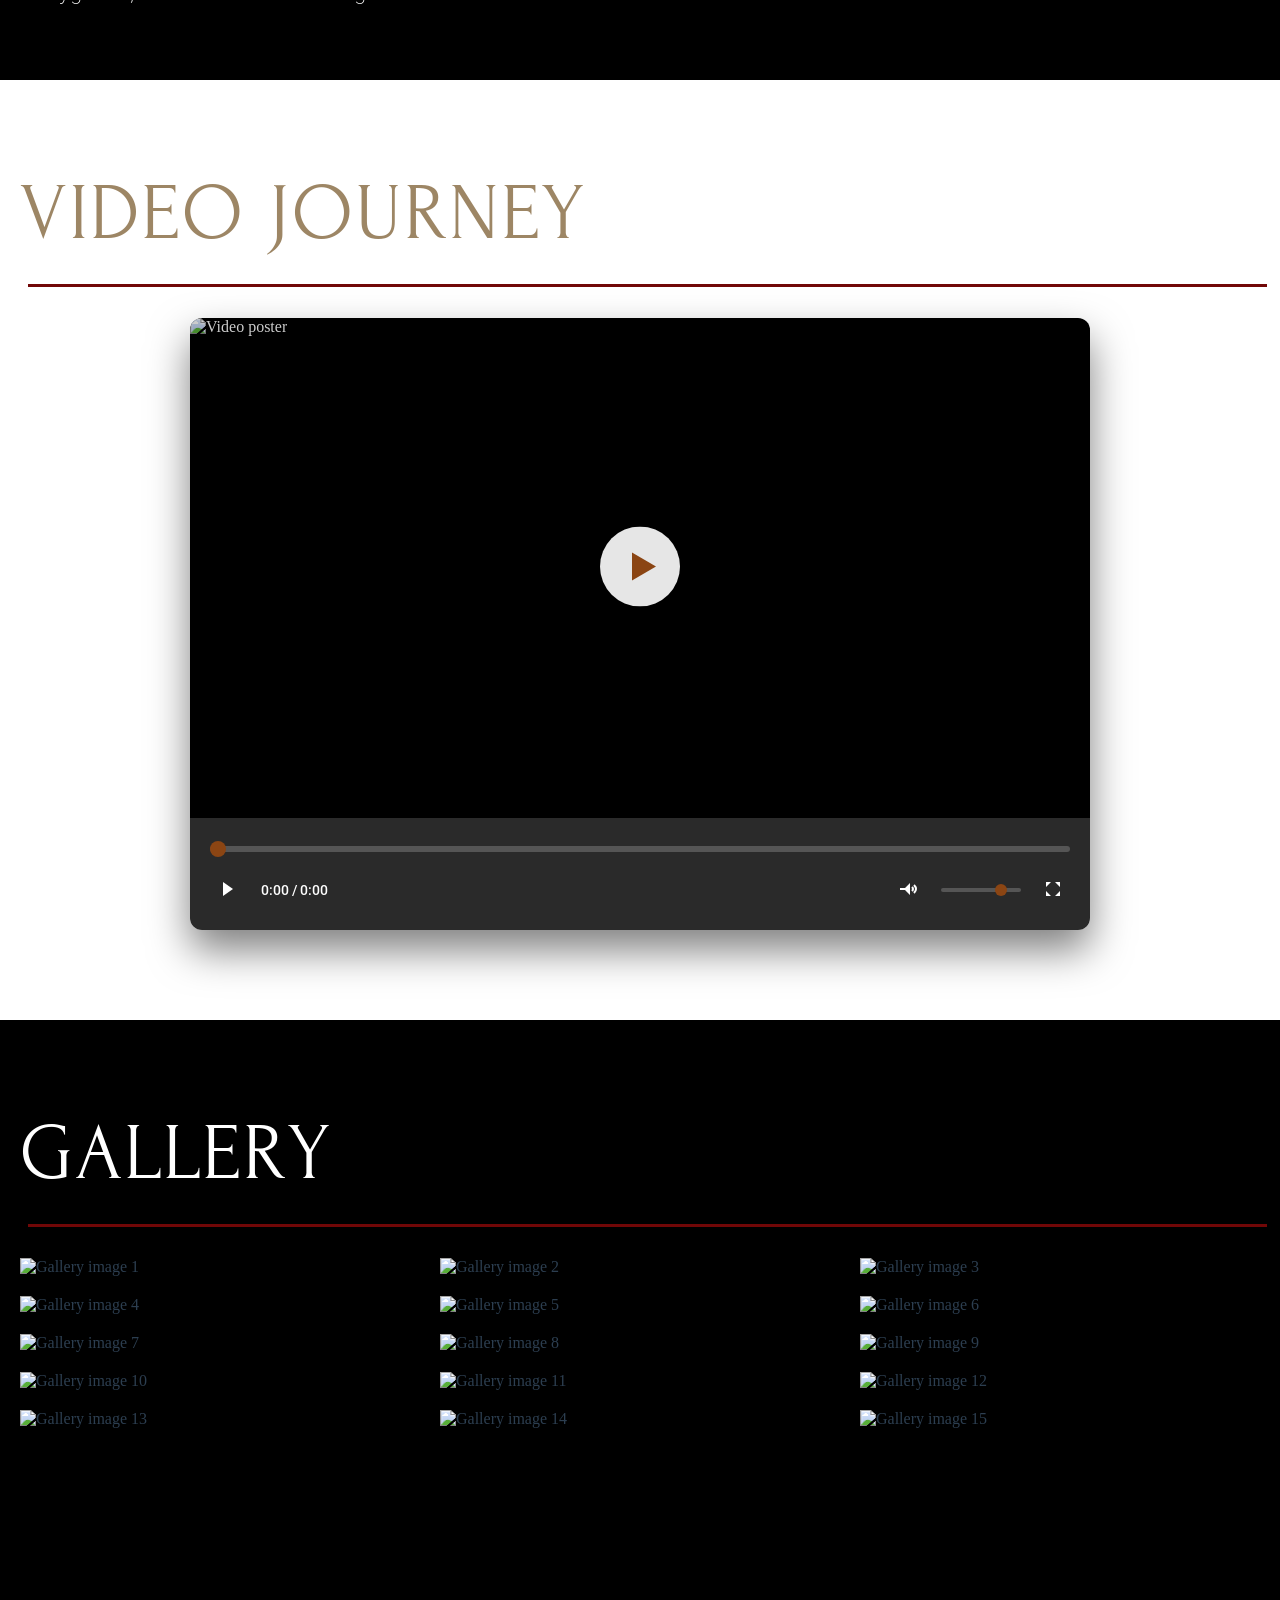
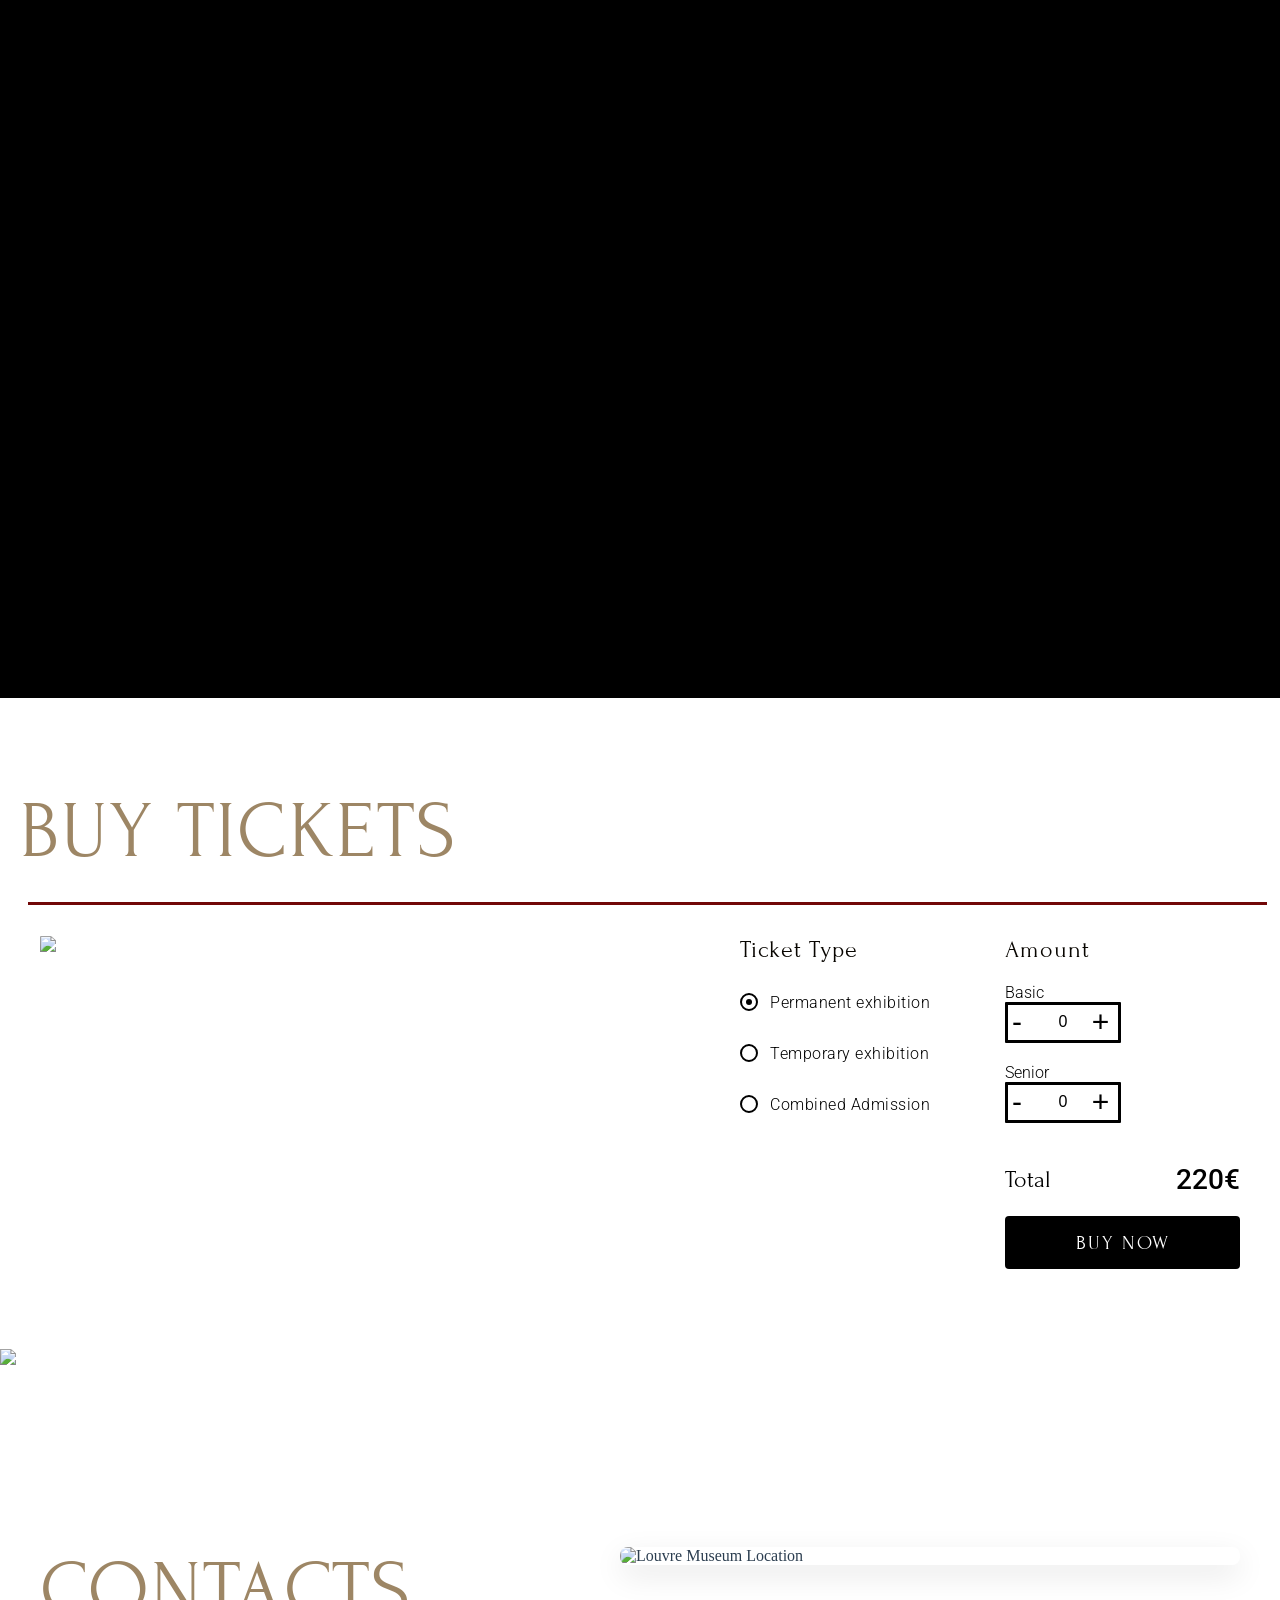
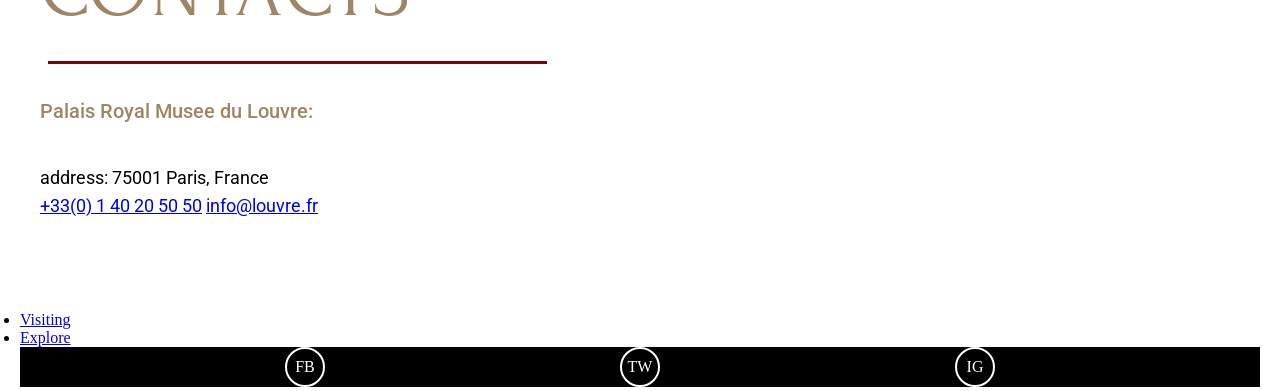
==== commit 437b44ff: "доработал пиксели в visitng" ====
--- a/museum/index.html
+++ b/museum/index.html
@@ -59,7 +59,8 @@
                         <img src="/Museum/museum/assets/img/visitings/Rectangle.png" alt="ROYAL PALACE" class="card-image" width="350" height="200">
                         <div class="card-content">
                             <h3 class="card-title">ROYAL PALACE</h3>
-                            <p class="card-text">Explore the museum with our expert guides and discover hidden masterpieces.</p>
+                            <p class="card-subtitle">360° Virtual Tour</p>
+                            <p class="card-text">Google Street Panorama View</p>
                         </div>
                     </a>
                     
@@ -68,7 +69,8 @@
                         <img src="/Museum/museum/assets/img/visitings/Rectangle.jpg" alt="DENON WING" class="card-image" width="350" height="200">
                         <div class="card-content">
                             <h3 class="card-title">DENON WING</h3>
-                            <p class="card-text">Immerse yourself in art with our cutting-edge VR experiences.</p>
+                            <p class="card-subtitle">360° Virtual Tour</p>
+                            <p class="card-text">Google Street Panorama View</p>
                         </div>
                     </a>
                     
@@ -77,7 +79,8 @@
                         <img src="/Museum/museum/assets/img/visitings/Rectangle(1).jpg" alt="COLONNADE PERRAULT" class="card-image" width="350" height="200">
                         <div class="card-content">
                             <h3 class="card-title">COLONNADE PERRAULT</h3>
-                            <p class="card-text">Participate in creative workshops for all ages and skill levels.</p>
+                            <p class="card-subtitle">360° Virtual Tour</p>
+                            <p class="card-text">Google Street Panorama View</p>
                         </div>
                     </a>
                     
@@ -86,7 +89,8 @@
                         <img src="/Museum/museum/assets/img/visitings/Rectangle(2).jpg" alt="GREEK HALL" class="card-image" width="350" height="200">
                         <div class="card-content">
                             <h3 class="card-title">GREEK HALL</h3>
-                            <p class="card-text">Discover temporary exhibitions featuring contemporary artists.</p>
+                            <p class="card-subtitle">360° Virtual Tour</p>
+                            <p class="card-text">DGoogle Street Panorama View</p>
                         </div>
                     </a>
                     
@@ -95,7 +99,8 @@
                         <img src="/Museum/museum/assets/img/visitings/Rectangle(3).jpg" alt="MONA LISA" class="card-image" width="350" height="200">
                         <div class="card-content">
                             <h3 class="card-title">MONA LISA</h3>
-                            <p class="card-text">Fun and educational activities designed for families with children.</p>
+                            <p class="card-subtitle">360° Virtual Tour</p>
+                            <p class="card-text">Google Street Panorama View</p>
                         </div>
                     </a>
                     
@@ -104,7 +109,8 @@
                         <img src="/Museum/museum/assets/img/visitings/Rectangle(4).jpg" alt="NIGHT PALACE" class="card-image" width="350" height="200">
                         <div class="card-content">
                             <h3 class="card-title">NIGHT PALACE</h3>
-                            <p class="card-text">Explore at your own pace with our comprehensive audio guides.</p>
+                            <p class="card-subtitle">360° Virtual Tour</p>
+                            <p class="card-text">Google Street Panorama View</p>
                         </div>
                     </a>
                 </div>
--- a/museum/style.css
+++ b/museum/style.css
@@ -12,7 +12,7 @@
 .header {
     background-color: #000000;
     border-bottom: 1px solid #000000;
-    padding: 20px 0;
+    padding: 45px 0;
 }
 
 /* Флекс-контейнер для header */
@@ -26,9 +26,10 @@
 .logo {
     display: flex;
     align-items: center;
-    gap: 12px;
+    gap: 11px;
     flex-shrink: 0;
     text-decoration: none;
+    transform: translateY(-4px) translateX(-13px);
 }
 
 .logo-text {
@@ -38,14 +39,16 @@
     color: #ffffff;
     letter-spacing: 4px;
     text-transform: uppercase;
-    margin-top: 6px; /* небольшая корректировка выравнивания */
+    margin-top: 6px;
+    margin-left: 17px; /* Добавьте эту строку */
+}
 }
 
 /* Навигация */
 .navigation {
     flex-grow: 1;
-    display: flex;
-    justify-content: flex-end;
+    justify-content: center; /* Измените с flex-end на center */
+    margin-right: 100px;
 }
 
 .nav-list {
@@ -55,8 +58,9 @@
     width: 100%;
     justify-content: space-between;
     align-items: center;
-    gap: 10px;
-    font-family: 'Forum', serif;
+    gap: 4px;
+    font-family: 'Roboto', serif;
+    transform: translateX(-53px) translateX( 1px);
 }
 
 .nav-item {
@@ -67,21 +71,19 @@
     display: block;
     text-decoration: none;
     color: #ffffff;
-    font-weight: 500;
+    font-weight: 100;
     padding: 12px 24px;
     line-height: 40px;
     transition: all 0.3s ease;
-    border-radius: 4px;
     white-space: nowrap;
-    font-family: 'Forum', sans-serif;
-    font-size: 26px
-    
-    
+    font-family: 'Roboto', sans-serif;
+    font-size: 21px;
+    letter-spacing: 3px;
 }
 
 .nav-link:hover {
-    color: #007bff;
-    background-color: #00050a;
+    color: #710707;
+    background-color: #000000;
 }
 
 .main {
@@ -107,8 +109,8 @@
 .welcome-section { 
     background-image: url('/Museum/museum/1.jpg');
     background-repeat: no-repeat;
-    background-position: right 205px center; /* Картинка заканчивается у Contacts */
-    background-size: auto 100%;
+    background-position: calc(81% - 51px) -8px; /* Правее и выше */
+    background-size: auto 94.2%;
     min-height: 800px; /* Увеличил высоту */
     display: flex;
     align-items: center;
@@ -124,8 +126,8 @@
     width: 60%; /* Увеличил ширину затемнения */
     height: 100%;
     background: linear-gradient(to right, 
-        rgba(0, 0, 0, 0.95) 59%,
-        rgba(0, 0, 0, 0.4) 75%,
+        rgb(0, 0, 0) 62%,
+        rgba(0, 0, 0, 0.4) 80%,
         transparent 100%);
     pointer-events: none;
     z-index: 1;
@@ -135,7 +137,7 @@
     max-width: 650px;
     z-index: 2;
     position: relative;
-    transform: translateX(-30px) translateY(-70px); /* Сдвиг влево и вверх */
+    transform: translateX(-15px) translateY(-79px); /* Сдвиг влево и вверх */
 }
 
 .welcome-title {
@@ -145,19 +147,23 @@
     font-size: 80px;
     font-weight: 400;
     line-height: 1.1;
-    letter-spacing: 6px
+    letter-spacing: 5.3px
     
 }
 
 .welcome-text {
     font-family: 'Roboto', serif;
-    font-weight: 200;
-    color: #ffffff;
-    font-size: 30px;
+    font-weight: 300;
+    color: #ffffff;
+    font-size: 28px;
     line-height: 1.6;
     margin-bottom: 32px;
-    opacity: 0.9;
-    letter-spacing: 1px;
+    opacity: 0.8;
+    letter-spacing: 2px;
+    transform: translateX(1px) translateY(-1px);
+     display: flex;
+    justify-content: space-between; /* Равномерное распределение */
+    width: 500px;
 }
 
 /* Кнопка */
@@ -166,28 +172,30 @@
     font-family: 'Roboto', serif;
     color: #ffffff;
     border: none;
-    padding: 25px 73px;
-    font-size: 23px;
+    padding: 20px 65px; /* Уменьшили размер */
+    font-size: 23px; /* Уменьшили шрифт */
     font-weight: 100;
-    border-radius: 8px;
+    border-radius: 10px;
     cursor: pointer;
     transition: all 0.3s ease;
     letter-spacing: 2px;
     text-decoration: none;
     display: inline-block;
-    margin-top: 50px; 
+    position: relative;
+    top: 36px; /* Поднимаем кнопку вверх */
+    line-height: 1.5;
+    text-indent: 3px;
 }
 
 .welcome-button:hover {
     background-color: #ac0b0b;
-    transform: translateY(-2px);
     text-decoration: none;
     color: #ffffff;
 }
 
 /* Стили для светлых секций */
 .light-section {
-    background-color: #ecf0f1;
+    background-color: #ffffff;
     color: #2c3e50;
 }
 
--- a/museum/Card.css
+++ b/museum/Card.css
@@ -3,51 +3,53 @@
 .cards-container {
     display: flex;
     flex-wrap: wrap;
-    gap: 30px;
+    column-gap: 60px;
     max-width: 1440px;
-    margin: 0 auto;
-    justify-content: space-evenly;
+    margin: 105px auto 0 auto; /* Добавьте margin-top */
+    justify-content: flex-start;
     align-items: stretch;
-    padding-left: 20px;
-    padding-right: 20px;
-    
+    padding-left: 0;
+    padding-right: 0;
+    width: 100%;
+    margin-left: 8px; /* Добавьте эту строку */
 }
 
 .card {
     display: block;
-    width: 350px;
-    border-radius: 0px;
+    width: 440px; /* Измените ширину карточки */
     overflow: hidden;
     text-decoration: none;
     color: inherit;
     cursor: pointer;
     position: relative;
     overflow: hidden;
+    margin-bottom: 53px;
 }
 
 .card-image {
     width: 100%;
-    height: 200px;
+    height: 285px; /* Фиксированная высота */
     object-fit: cover;
     display: block;
 }
 
 .card-content {
-    padding: 25px;
-    padding-left: 0; /* Убираем левый отступ */
+    padding-top: 25px; /* Уменьшите только верхний отступ */
+    padding-right: 30px;
+    padding-bottom: 15px;
+    padding-left: 0px;
     flex-grow: 1;
 }
 
 .card-title {
     font-family: 'Forum', serif;
-    font-size: 28px;
-    font-weight: 600;
-    margin-bottom: 15px;
+    font-size: 32px;
+    font-weight: 300;
     color: #333333;
     position: relative;
     display: block;
-    margin-bottom: 10px;
-    padding-bottom: 15px;
+    margin-bottom: 16px;
+    padding-bottom: 11px;
     letter-spacing: 5px;
 }
 
@@ -56,27 +58,31 @@
     position: absolute;
     bottom: 0;
     left: 0;
-    width: 80%;
+    width: 73%;
     height: 2px;
     background: #710707;
     transition: width 0.3s ease;
 }
 
 .card:hover .card-title::after {
-    width: 100%; /* растягивается на всю ширину */
+    width: 100%;
 }
 
 .card-text {
-    font-size: 14px;
+    font-size: 18px;
     line-height: 1.6;
     color: #666666;
     margin: 0;
+    font-weight: 300;
     font-family: 'Roboto', sans-serif;
 }
 
 .visiting-section {
     padding-left: 0;
     padding-right: 0;
+    padding-top: 57px;
+    padding-bottom: 40px;
+    position: relative;
 }
 
 .visiting-title {
@@ -87,5 +93,44 @@
     letter-spacing: 2px;
     color: #9D8665;
     margin-bottom: 60px;
-    padding-left: 1px;
+    padding-left: 20px; /* Добавляем отступ слева как у карточек */
+    position: relative;
+    text-indent: -12px;
+    letter-spacing: 5px;
+    width: auto; /* Убираем фиксированную ширину */
+}
+
+.underline-title::after {
+    content: "";
+    position: absolute;
+    bottom: -29px;
+    left: 8px; /* Начинается от левого края карточек */
+    width: calc(100% - 1px); /* Заканчивается у правого края карточек */
+    height: 3px;
+    background-color: #710707;
+}
+
+.visiting-section .container {
+    padding-left: 0;
+    padding-right: 0;
+    position: relative;
+}
+
+.card-subtitle {
+    margin-top: -5px;
+    margin-bottom: 0;
+    font-size: 22px;
+    font-weight: 100;
+    color: #000000;
+    font-family: 'Roboto', sans-serif;
+}
+
+.card-text {
+    margin-top: 6px;
+    margin-bottom: 0;
+    font-size: 18px;
+    line-height: 1.6;
+    color: #000000;
+    font-weight: 100;
+    font-family: 'Roboto', sans-serif;
 }
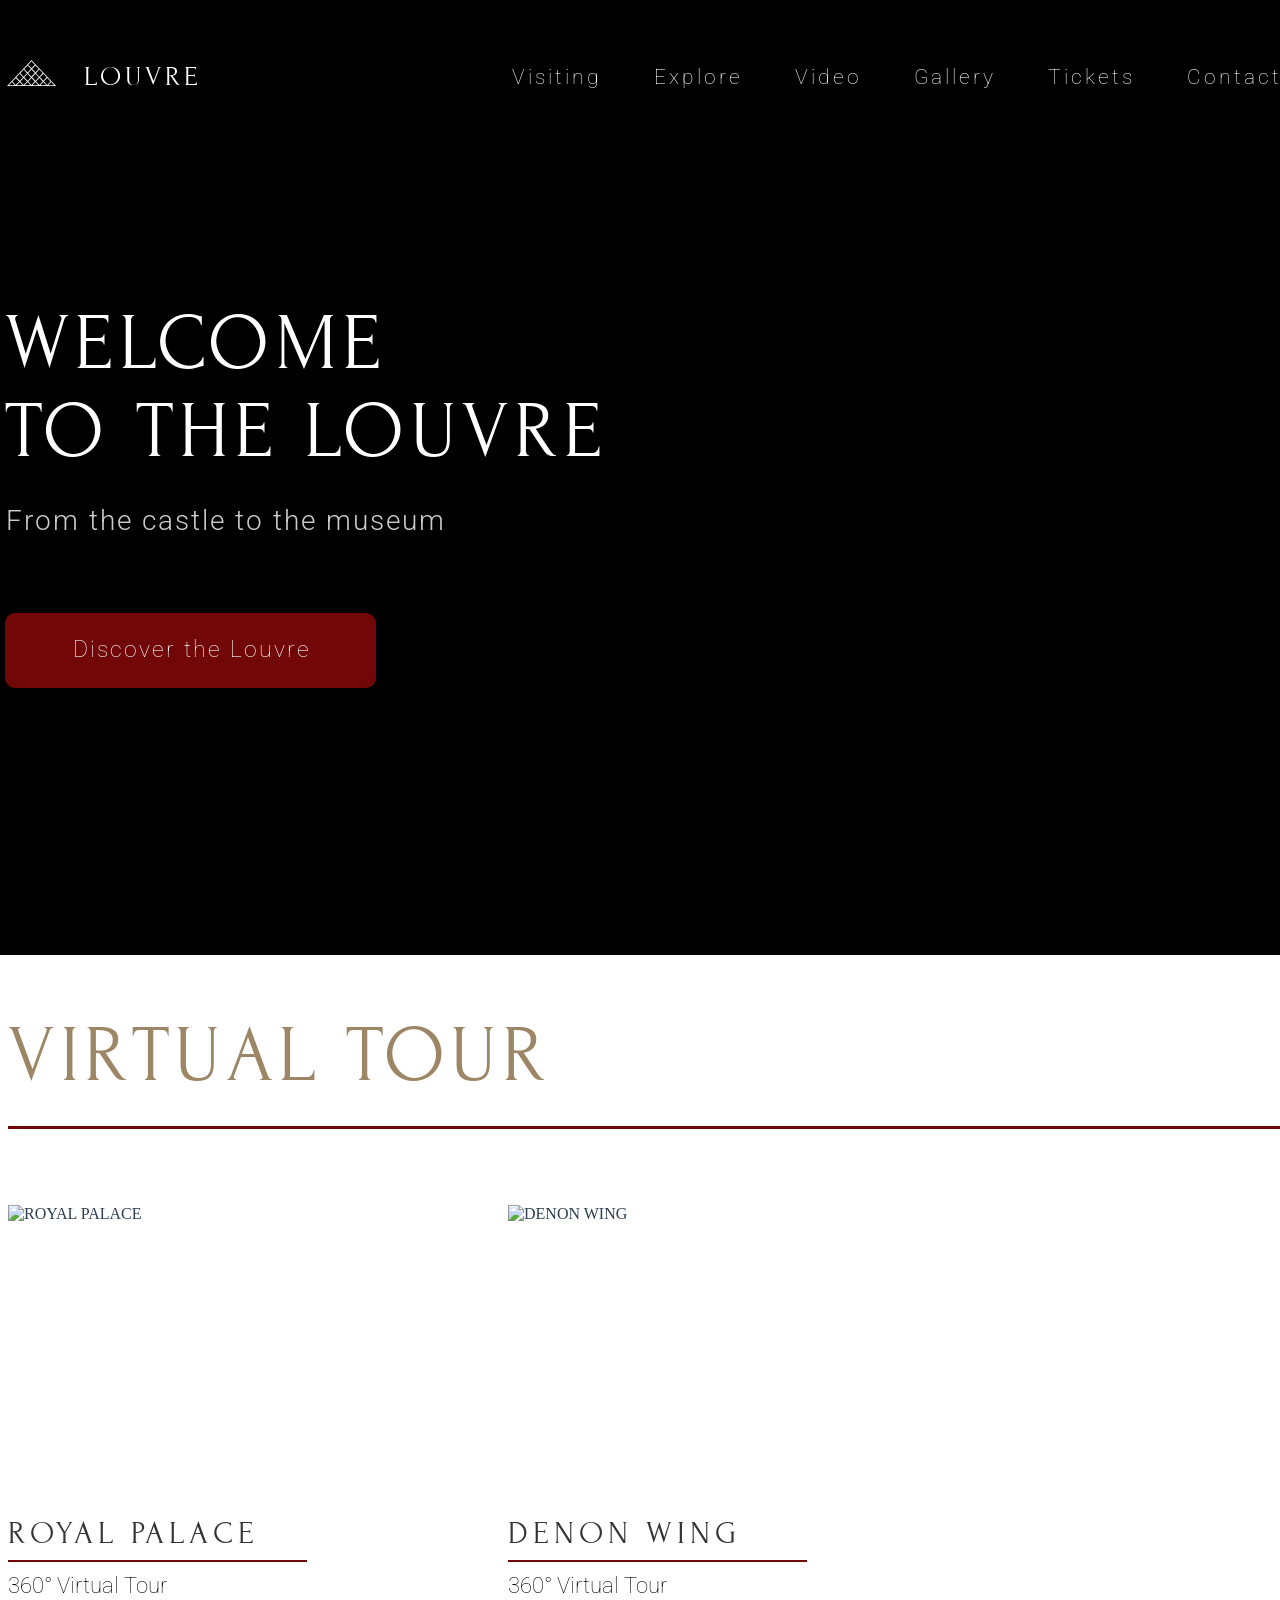
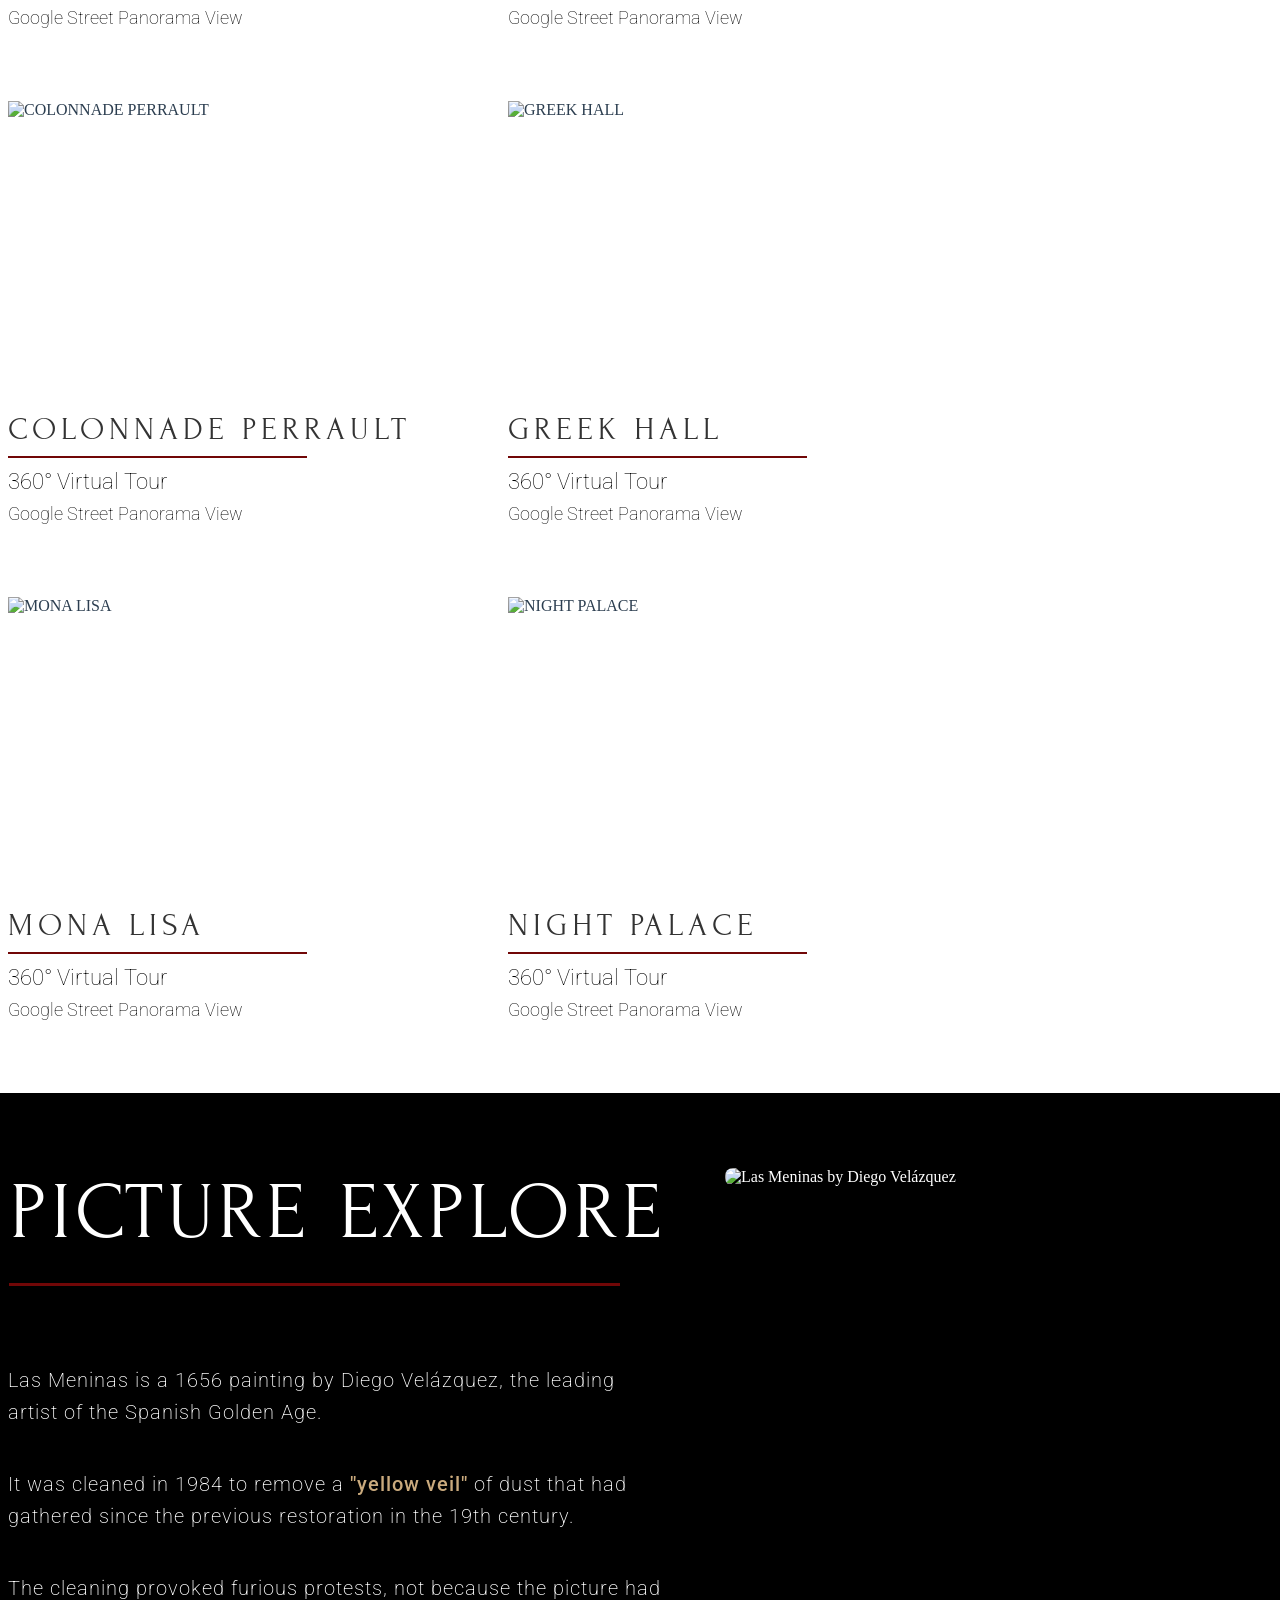
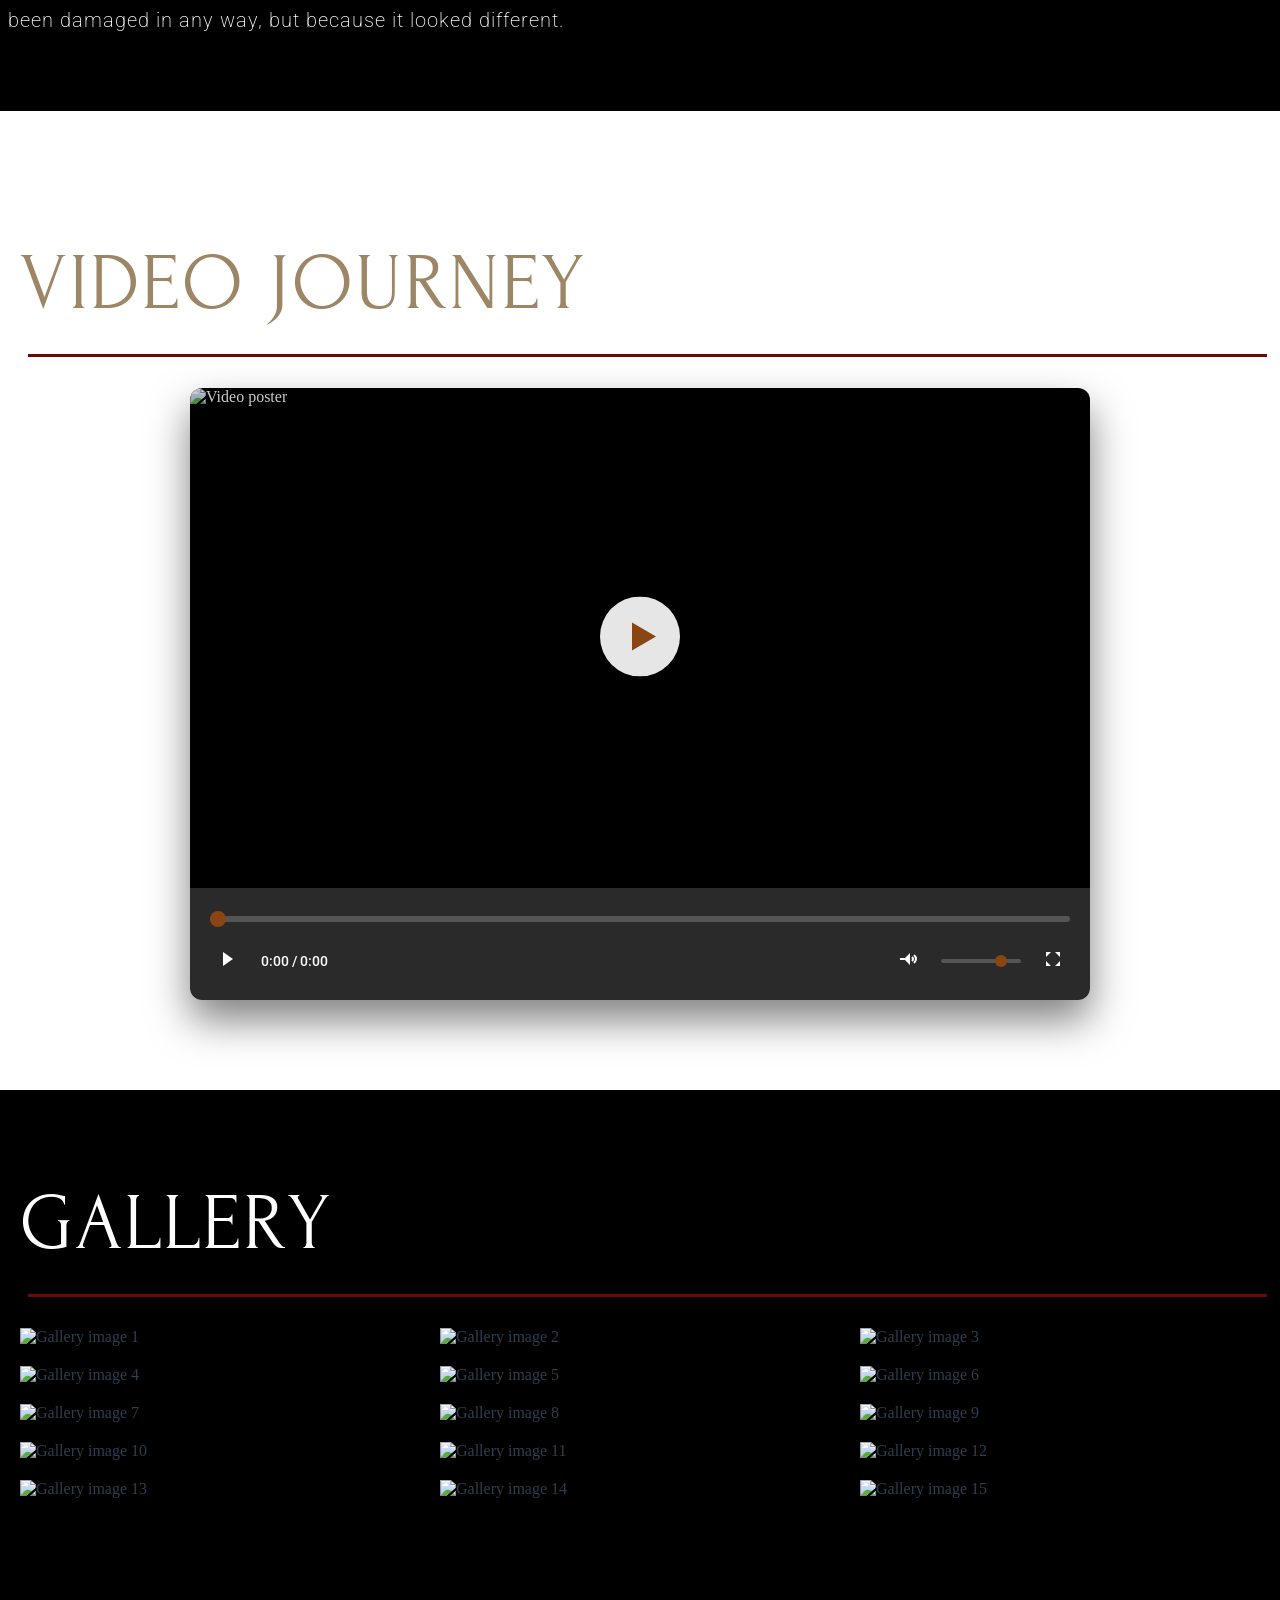
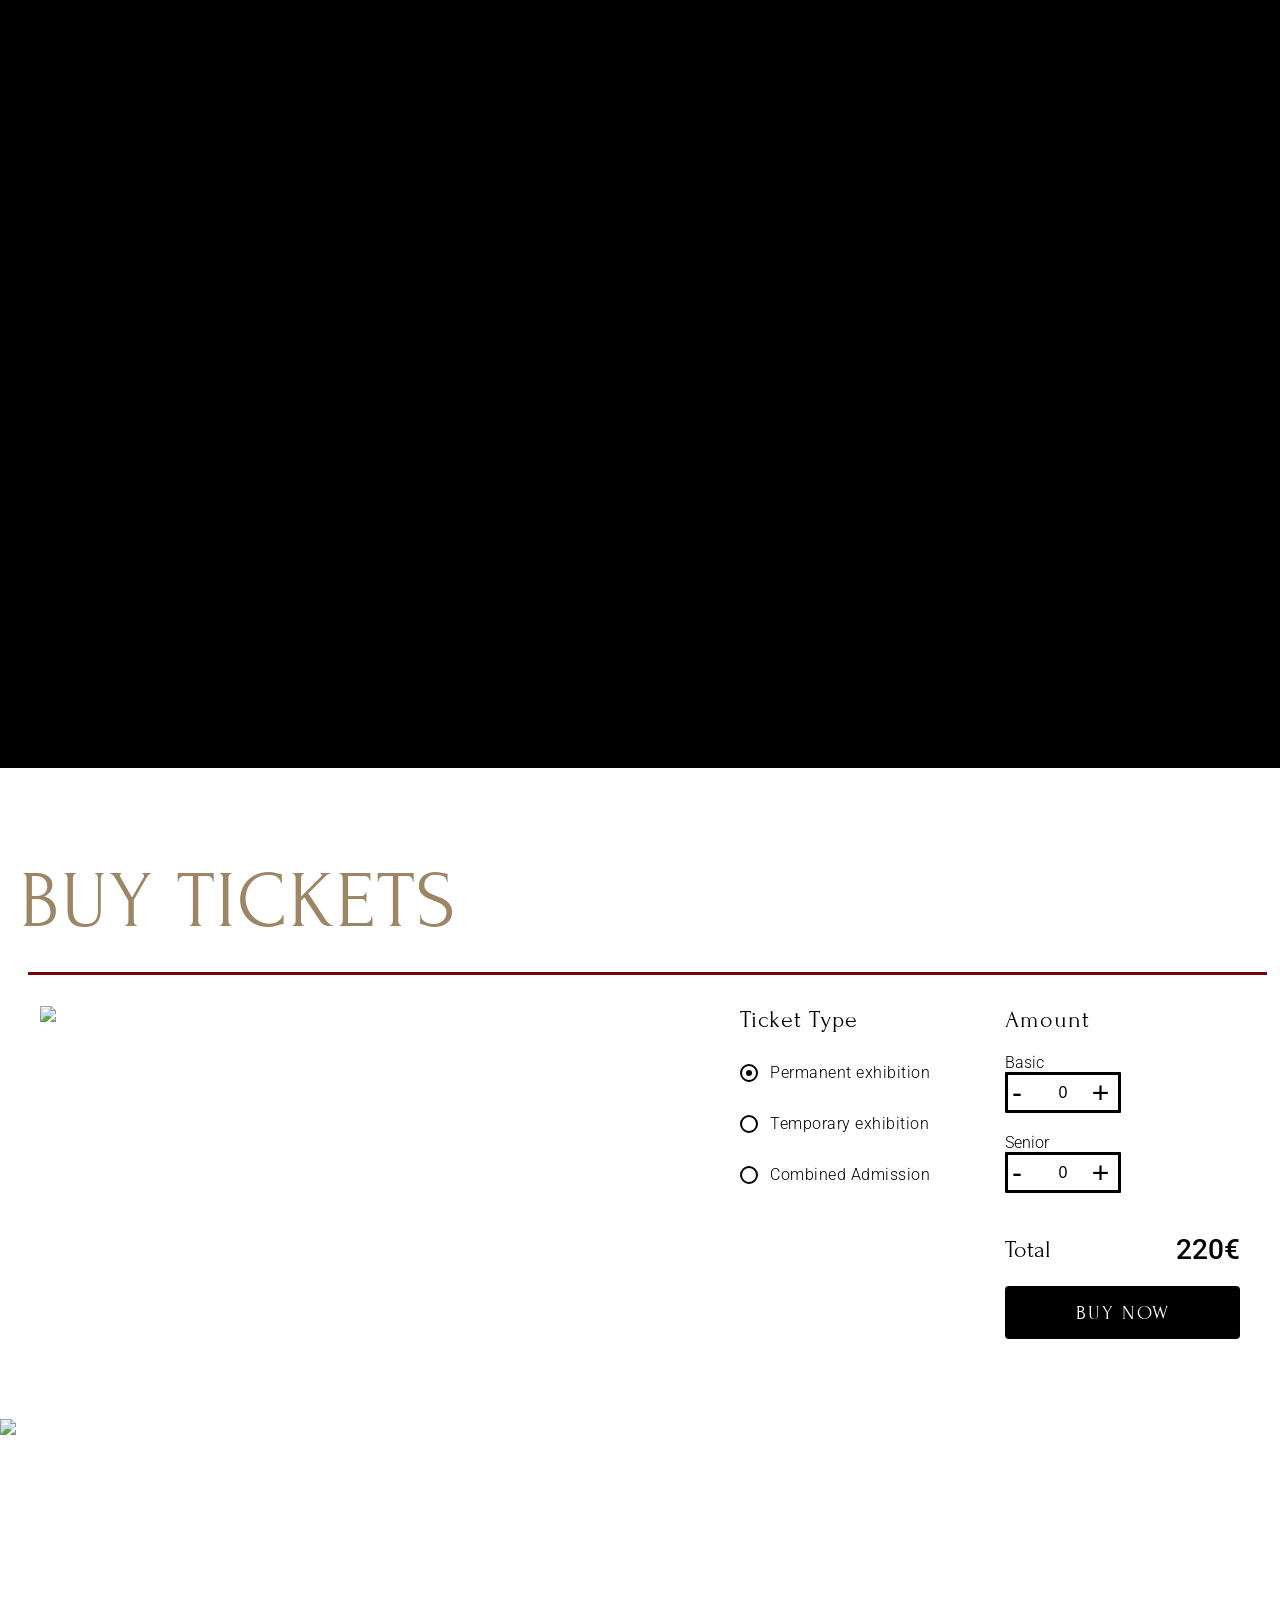
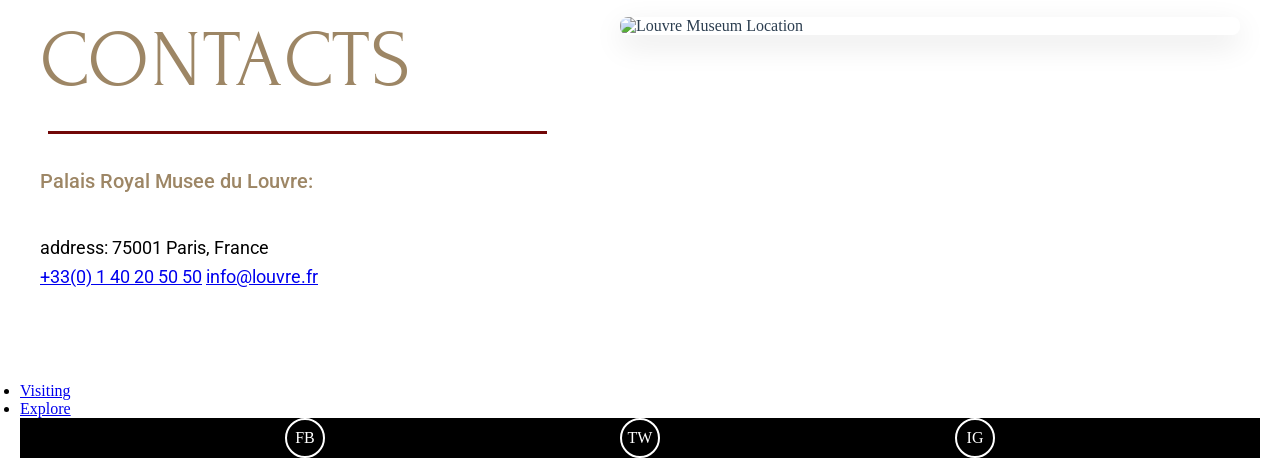
==== commit 983cd7e3: "card:hover .card-title::after фикс и пиксели explore" ====
--- a/museum/index.html
+++ b/museum/index.html
@@ -90,7 +90,7 @@
                         <div class="card-content">
                             <h3 class="card-title">GREEK HALL</h3>
                             <p class="card-subtitle">360° Virtual Tour</p>
-                            <p class="card-text">DGoogle Street Panorama View</p>
+                            <p class="card-text">Google Street Panorama View</p>
                         </div>
                     </a>
                     
@@ -129,12 +129,11 @@
                 
                 <p class="explore-paragraph">
                     It was cleaned in 1984 to remove a <span class="highlight-text">"yellow veil"</span> of 
-                    protective varnish that had darkened over the years.
+                    dust that had gathered since the previous restoration in the 19th century.
                 </p>
                 
                 <p class="explore-paragraph">
-                    The painting depicts the Infanta Margaret Theresa, 
-                    surrounded by her entourage of maids of honor, chaperone, bodyguard, two dwarfs and a dog.
+                    The cleaning provoked furious protests, not because the picture had been damaged in any way, but because it looked different.
                 </p>
             </div>
         </div>
--- a/museum/Card.css
+++ b/museum/Card.css
@@ -65,7 +65,7 @@
 }
 
 .card:hover .card-title::after {
-    width: 100%;
+    width: 110%;
 }
 
 .card-text {
--- a/museum/Explore.css
+++ b/museum/Explore.css
@@ -1,7 +1,9 @@
 /* Секция Explore */
 .explore-section {
     padding: 75px 0;
-    min-height: 200px;
+    min-height: 100px; /* Уменьшите минимальную высоту */
+    position: relative;
+    top: -39px; /* Поднимите всю секцию */
 }
 
 .explore-container {
@@ -21,25 +23,34 @@
 
 .explore-title {
     font-family: 'Forum', serif;
-    font-size: 80px;
-    font-weight: 400;
+    font-size: 81px;
+    font-weight: 300;
     line-height: 1.1;
-    letter-spacing: 2px;
+    letter-spacing: 4px;
     color: #ffffff;
     margin-bottom: 60px;
     white-space: nowrap;
+    margin-left: -10px; /* Сдвиг влево */
+    word-spacing: 5px; /* Расстояние между словами */
+}
+
+.explore-title.underline-title::after {
+    left: -1px;
+    width: calc(90% + 21px); /* Только вправо */
 }
 
 .explore-text {
     display: flex;
-    flex-direction: column; 
+    flex-direction: column;
     gap: 40px;
+    font-size: 22px;
+    margin-top: 107px; /* Добавьте отступ сверху */
+    margin-left: -12px; /* Сдвиньте влево к подчеркиванию */
 }
-
 .explore-paragraph {
     font-family: 'Roboto', serif;
-    font-size: 22px;
-    line-height: 1.1;
+    font-size: 20px;
+    line-height: 1.6;
     color: #ffffff;
     margin: 0;
     letter-spacing: 1px;
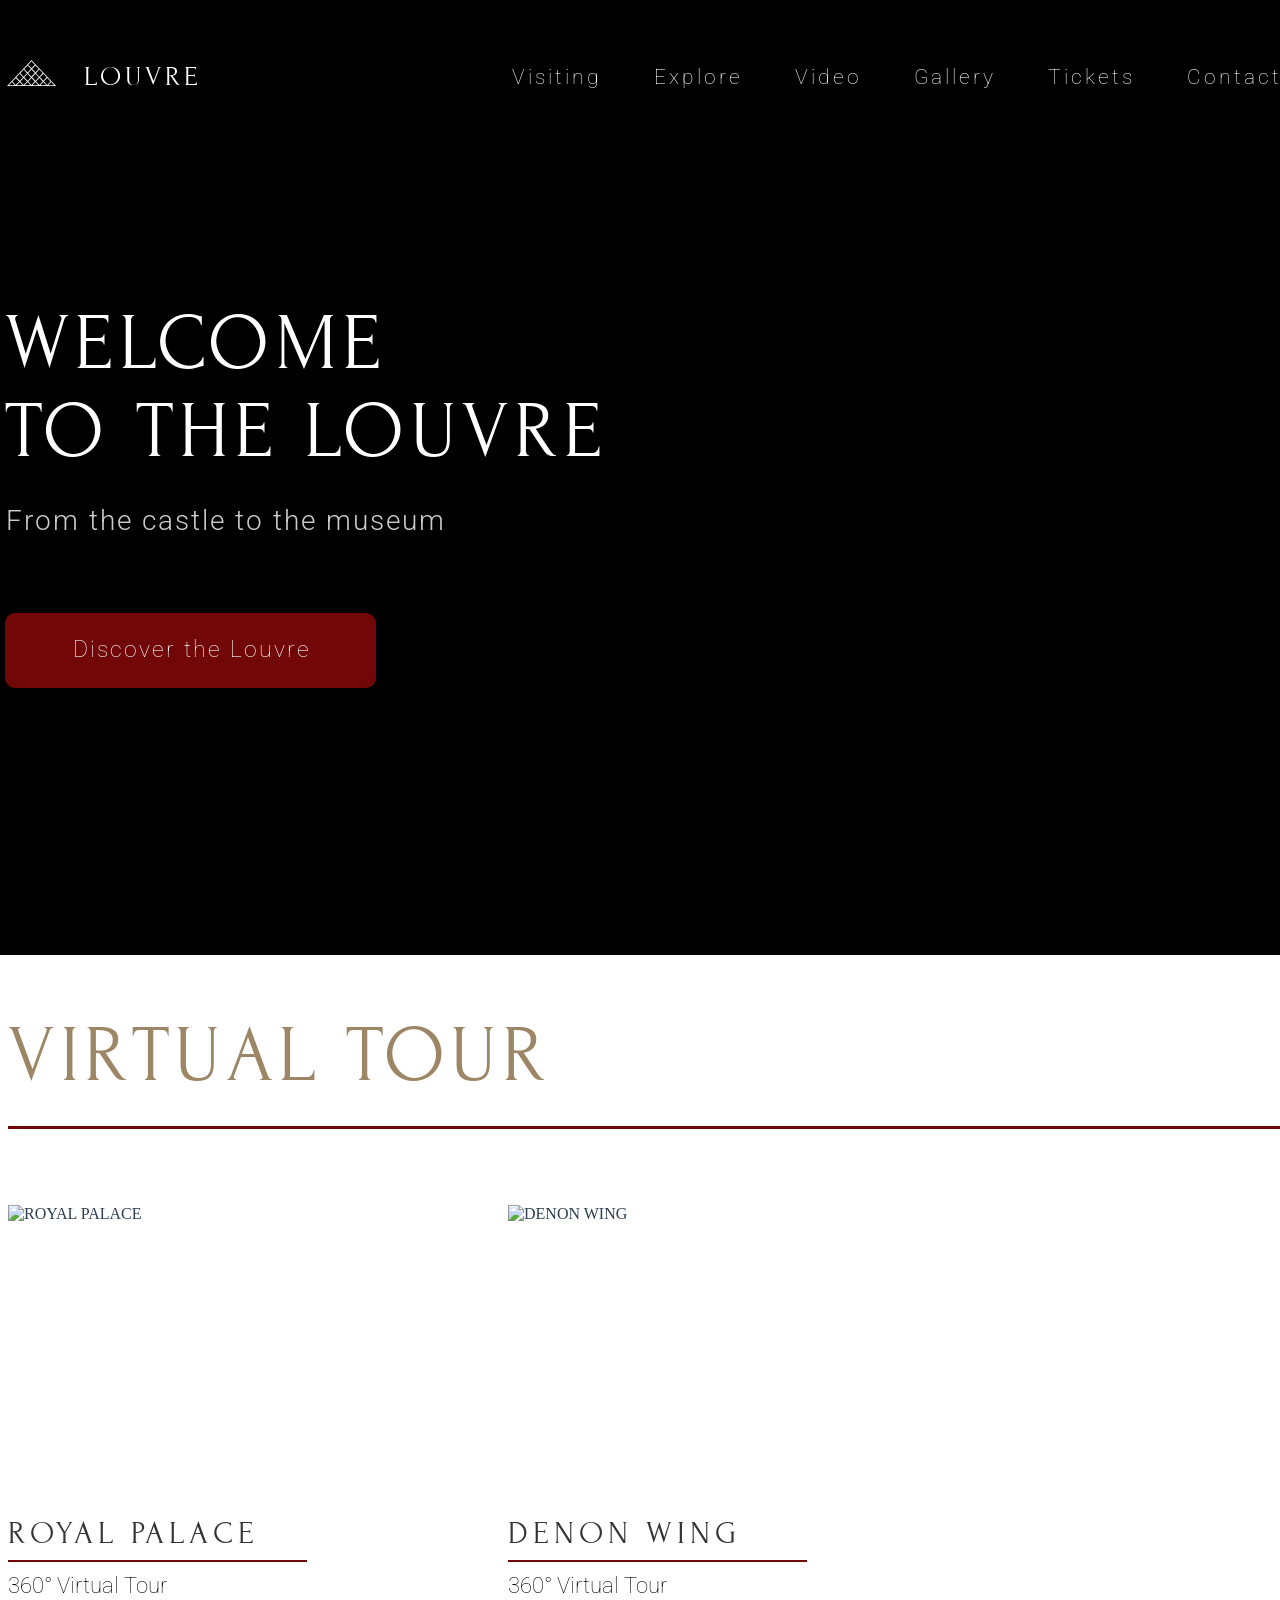
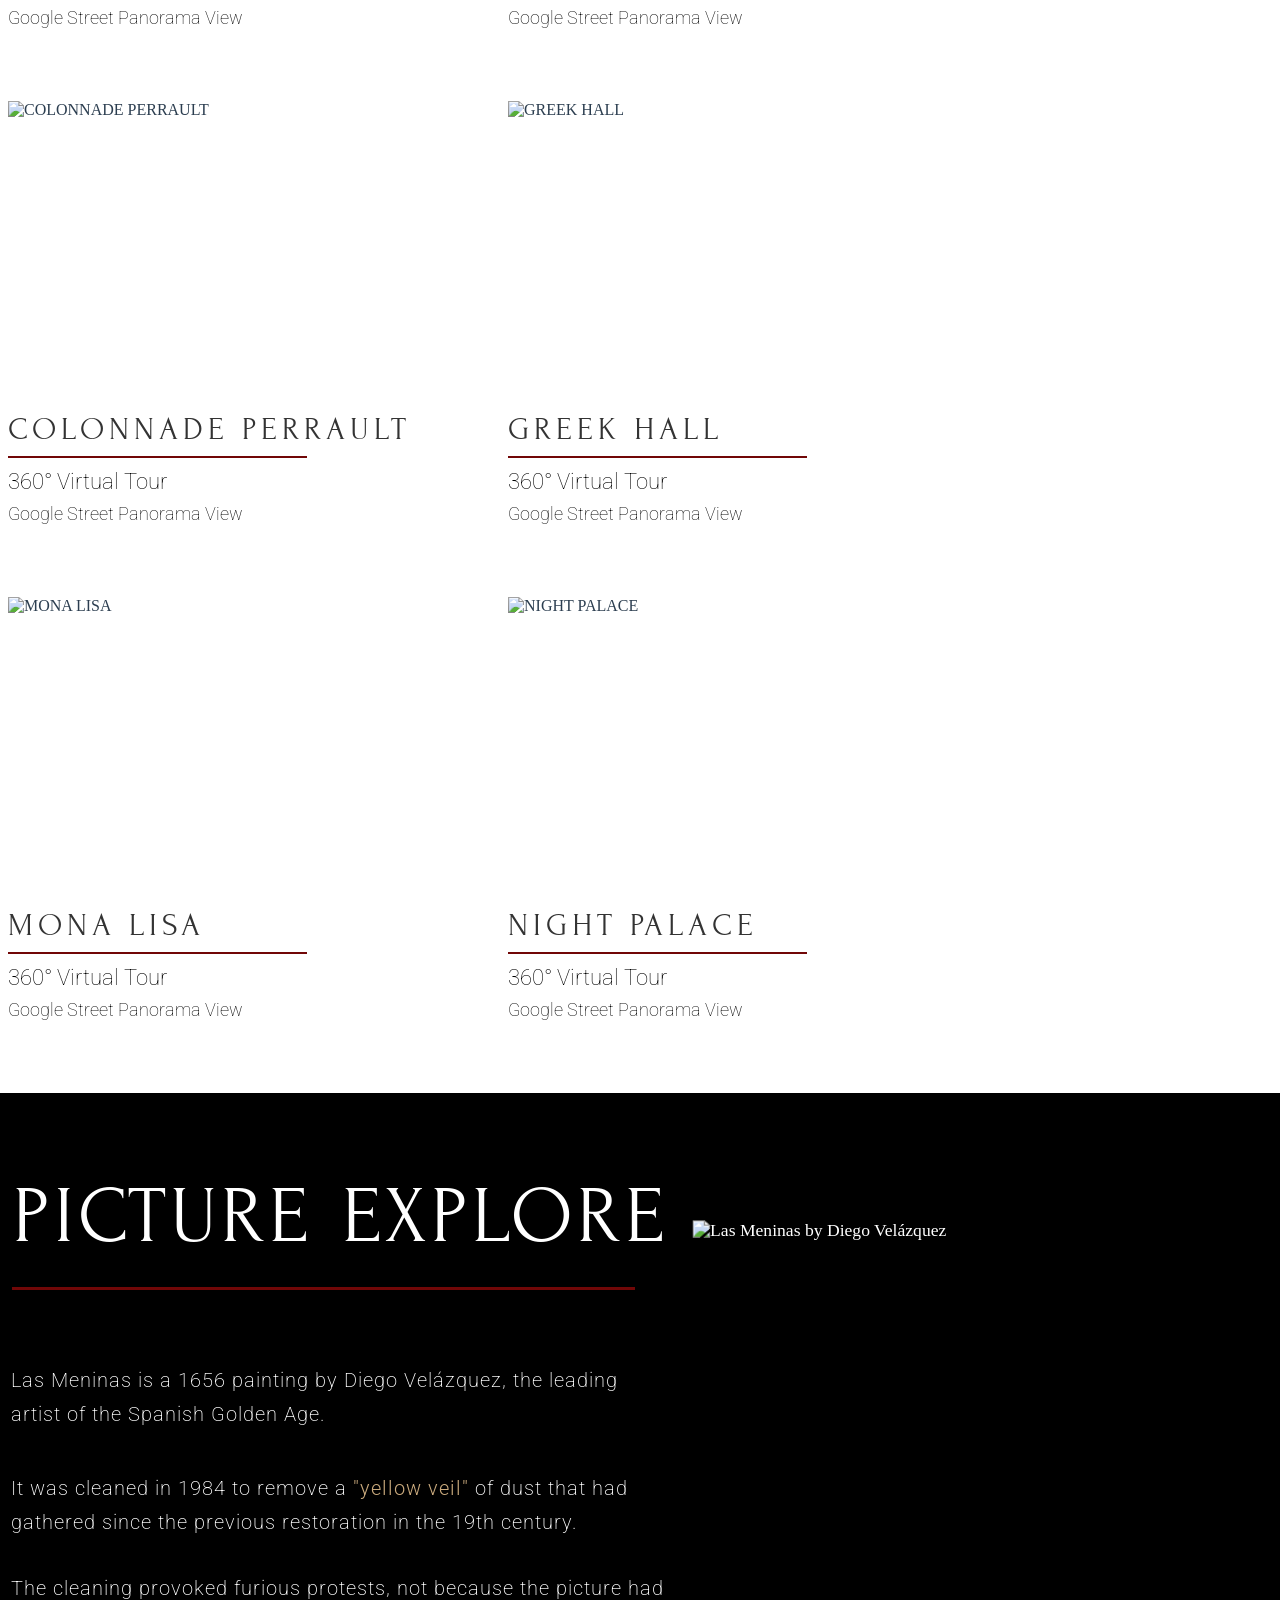
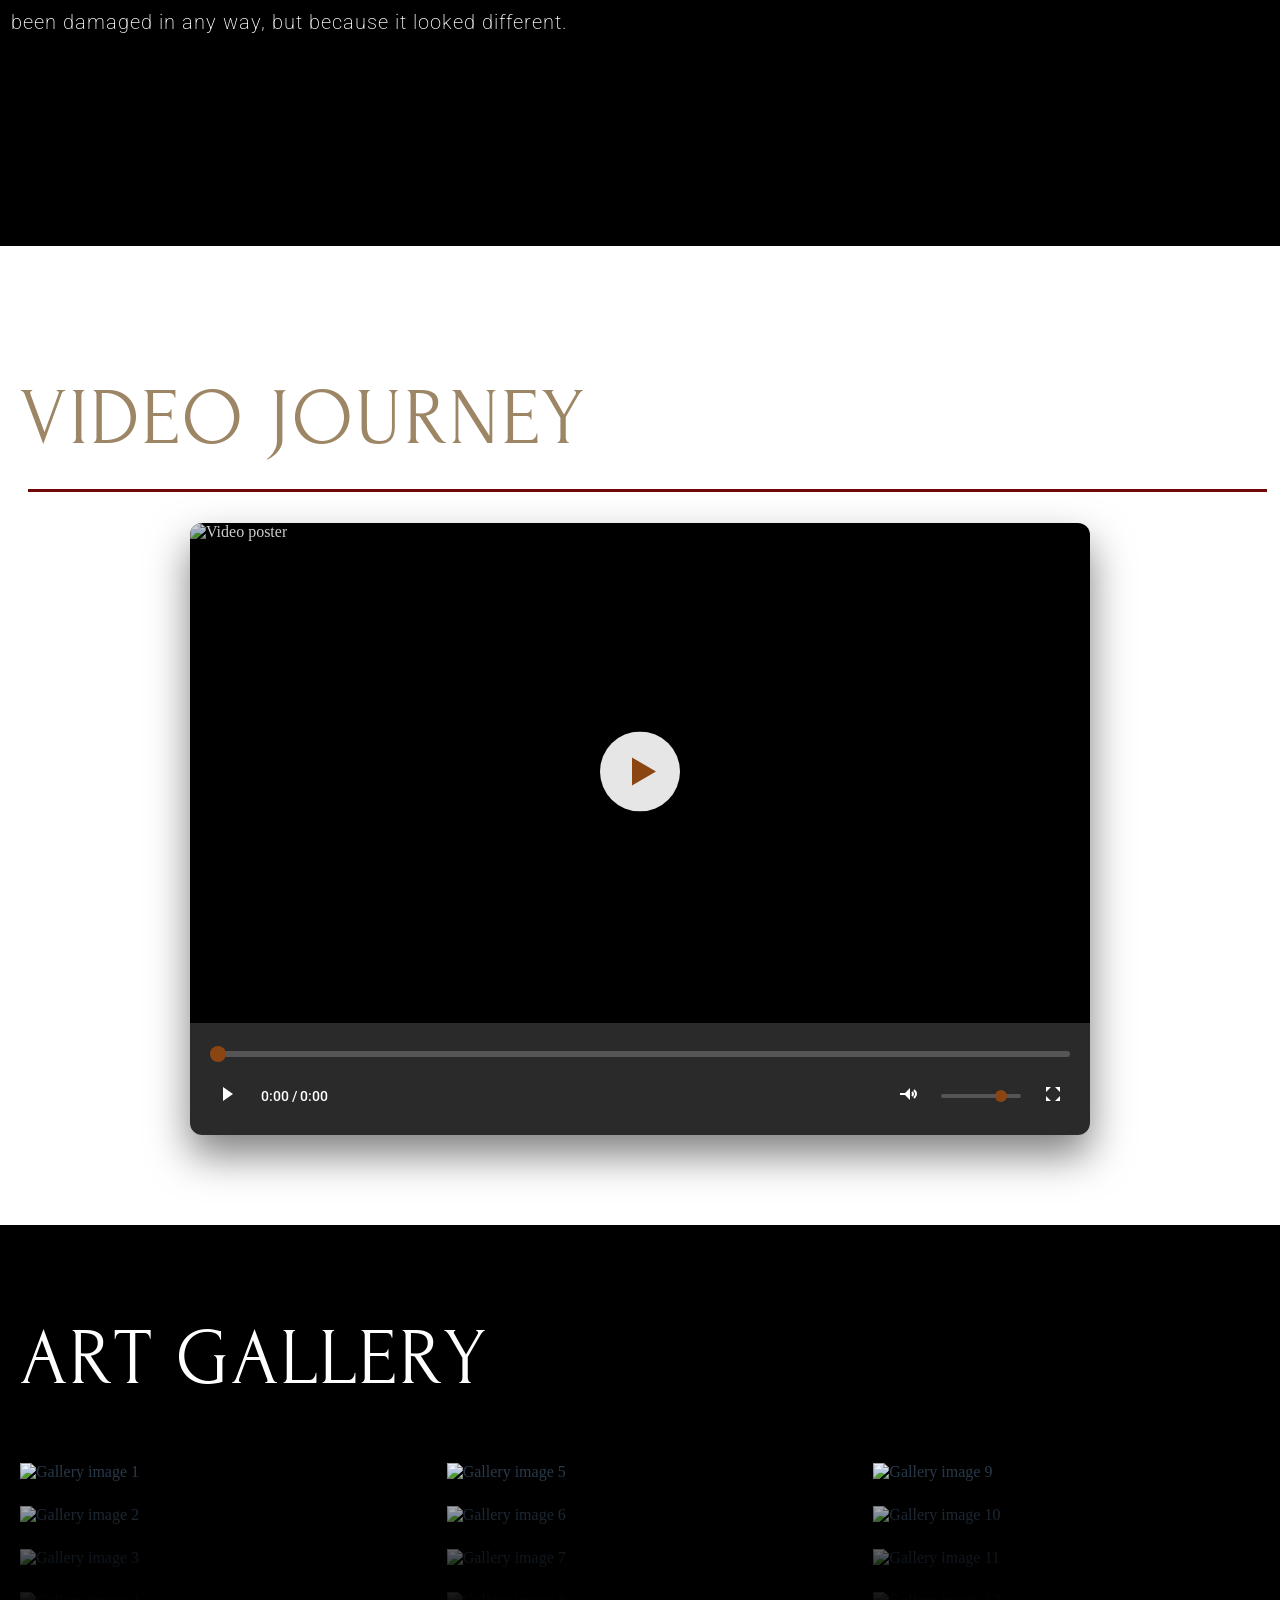
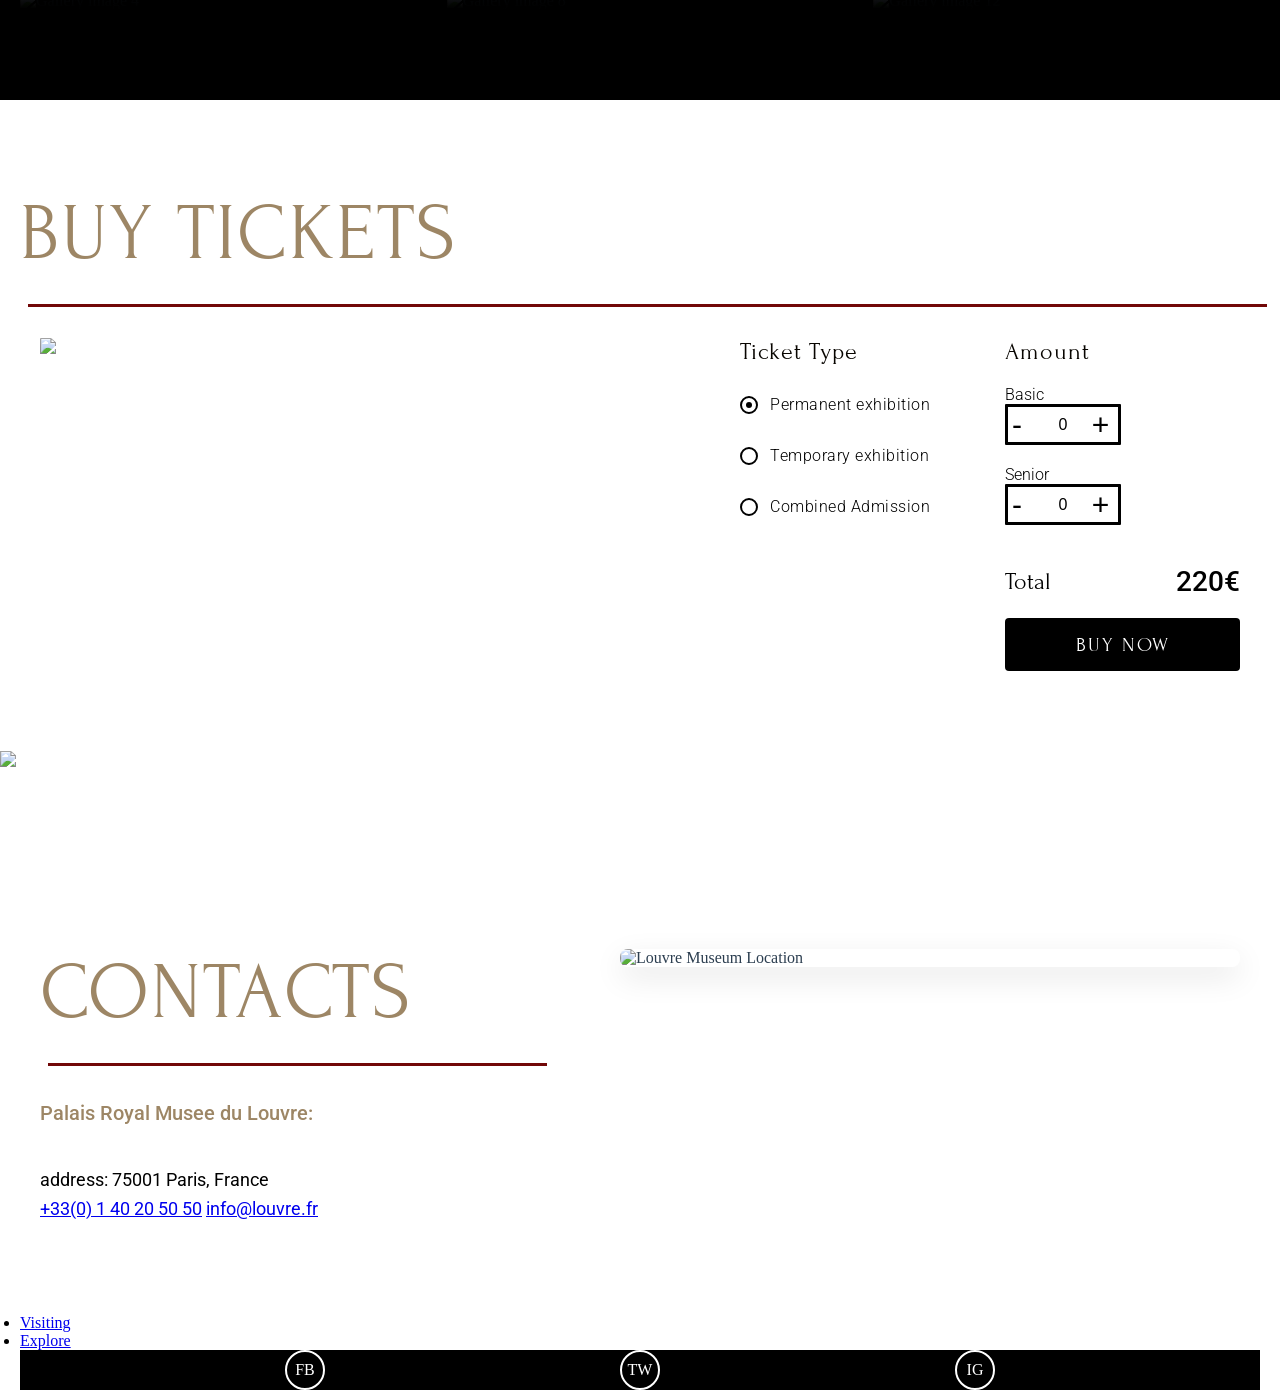
==== commit 0aeb10a0: "сделал gallery(без перфект пиксель)" ====
--- a/museum/index.html
+++ b/museum/index.html
@@ -210,31 +210,38 @@
     </div>
 </section>
         <section class="section light-section gallery-section" id="gallery"> 
-                <div class="container">
-        <h2 class="section-title gallery-title underline-title">GALLERY</h2>
+    <div class="container">
+        <h2 class="section-title gallery-title">ART GALLERY</h2>
         
         <div class="picture-container">
             <div class="picture-inner-container">
-                <!-- Изображения галереи -->
-                <img src="/Museum/museum/assets/img/gallery/galery1.jpg" alt="Gallery image 1" class="gallery-image">
-                <img src="/Museum/museum/assets/img/gallery/galery2.jpg" alt="Gallery image 2" class="gallery-image">
-                <img src="/Museum/museum/assets/img/gallery/galery3.jpg" alt="Gallery image 3" class="gallery-image">
-                <img src="/Museum/museum/assets/img/gallery/galery4.jpg" alt="Gallery image 4" class="gallery-image">
-                <img src="/Museum/museum/assets/img/gallery/galery5.jpg" alt="Gallery image 5" class="gallery-image">
-                <img src="/Museum/museum/assets/img/gallery/galery6.jpg" alt="Gallery image 6" class="gallery-image">
-                <img src="/Museum/museum/assets/img/gallery/galery7.jpg" alt="Gallery image 7" class="gallery-image">
-                <img src="/Museum/museum/assets/img/gallery/galery8.jpg" alt="Gallery image 8" class="gallery-image">
-                <img src="/Museum/museum/assets/img/gallery/galery9.jpg" alt="Gallery image 9" class="gallery-image">
-                <img src="/Museum/museum/assets/img/gallery/galery10.jpg" alt="Gallery image 10" class="gallery-image">
-                <img src="/Museum/museum/assets/img/gallery/galery11.jpg" alt="Gallery image 11" class="gallery-image">
-                <img src="/Museum/museum/assets/img/gallery/galery12.jpg" alt="Gallery image 12" class="gallery-image">
-                <img src="/Museum/museum/assets/img/gallery/galery13.jpg" alt="Gallery image 13" class="gallery-image">
-                <img src="/Museum/museum/assets/img/gallery/galery14.jpg" alt="Gallery image 14" class="gallery-image">
-                <img src="/Museum/museum/assets/img/gallery/galery15.jpg" alt="Gallery image 15" class="gallery-image">
-            </div>
-        </div>
-    </div>
-    </section>
+                <!-- КОЛОНКА 1 -->
+                <div class="column-1">
+                    <img src="/Museum/museum/assets/img/gallery/galery2.jpg" alt="Gallery image 1" class="gallery-image">
+                    <img src="/Museum/museum/assets/img/gallery/galery9.jpg" alt="Gallery image 2" class="gallery-image">
+                    <img src="/Museum/museum/assets/img/gallery/galery4.jpg" alt="Gallery image 3" class="gallery-image">
+                    <img src="/Museum/museum/assets/img/gallery/galery6.jpg" alt="Gallery image 4" class="gallery-image">
+                </div>
+                
+                <!-- КОЛОНКА 2 -->
+                <div class="column-2">
+                    <img src="/Museum/museum/assets/img/gallery/galery1.jpg" alt="Gallery image 5" class="gallery-image">
+                    <img src="/Museum/museum/assets/img/gallery/galery8.jpg" alt="Gallery image 6" class="gallery-image">
+                    <img src="/Museum/museum/assets/img/gallery/galery3.jpg" alt="Gallery image 7" class="gallery-image">
+                    <img src="/Museum/museum/assets/img/gallery/galery5.jpg" alt="Gallery image 8" class="gallery-image">
+                </div>
+                
+                <!-- КОЛОНКА 3 -->
+                <div class="column-3">
+                    <img src="/Museum/museum/assets/img/gallery/galery7.jpg" alt="Gallery image 9" class="gallery-image">
+                    <img src="/Museum/museum/assets/img/gallery/galery10.jpg" alt="Gallery image 10" class="gallery-image">
+                    <img src="/Museum/museum/assets/img/gallery/galery15.jpg" alt="Gallery image 11" class="gallery-image">
+                    <img src="/Museum/museum/assets/img/gallery/galery12.jpg" alt="Gallery image 12" class="gallery-image">
+                </div>
+            </div>
+        </div>
+    </div>
+</section>
     <section class="section dark-section tickets-section" id="tickets">
     <div class="container">
         <h2 class="section-title tickets-title underline-title">BUY TICKETS</h2>
--- a/museum/Explore.css
+++ b/museum/Explore.css
@@ -13,6 +13,7 @@
     gap: 60px;
     max-width: 1440px;
     margin: 0 auto; 
+    margin-bottom: 132px; /* Добавьте отступ снизу */
 }
 
 .explore-content {
@@ -30,50 +31,60 @@
     color: #ffffff;
     margin-bottom: 60px;
     white-space: nowrap;
-    margin-left: -10px; /* Сдвиг влево */
+    margin-left: -7px; /* Сдвиг влево */
     word-spacing: 5px; /* Расстояние между словами */
+    margin-top: 4px;
 }
 
 .explore-title.underline-title::after {
     left: -1px;
-    width: calc(90% + 21px); /* Только вправо */
+    width: calc(90% + 33px); /* Только вправо */
 }
 
 .explore-text {
     display: flex;
     flex-direction: column;
     gap: 40px;
-    font-size: 22px;
-    margin-top: 107px; /* Добавьте отступ сверху */
-    margin-left: -12px; /* Сдвиньте влево к подчеркиванию */
+    font-size: 21px;
+    margin-top: 102px; /* Добавьте отступ сверху */
+    margin-left: -9px; /* Сдвиньте влево к подчеркиванию */
 }
 .explore-paragraph {
     font-family: 'Roboto', serif;
     font-size: 20px;
-    line-height: 1.6;
+    line-height: 1.7;
     color: #ffffff;
     margin: 0;
     letter-spacing: 1px;
     font-weight: 200;
+    max-width: 680px; /* Ограничьте ширину текста */
+    text-align: left;
+    vertical-align: top;
+}
+
+.explore-paragraph:nth-of-type(3) {
+    margin-top: -8px;
 }
 
 .highlight-text {
     color: #CAAA7D;
-    font-weight: 500;
+    font-weight: 300;
 }
 
 .explore-image {
-    flex: 0 1 600px;
+    flex: 0 1 auto; /* Гибкая ширина */
     display: flex;
     justify-content: center;
     align-items: center;
     order: 2;
+    min-width: 650px; /* Минимальная ширина */
 }
 
 .painting-image {
     width: 100%;
-    max-width: 600px;
+    max-width: 650px;
     height: auto;
-    border-radius: 8px;
-    box-shadow: 0 10px 30px rgba(0, 0, 0, 0.3);
-}
+    margin-top: 85px;
+    margin-left: -73px;
+    transform: scale(1.1) translate(30px, -29px); /* Увеличить и сдвинуть */
+}
--- a/museum/Gallery.css
+++ b/museum/Gallery.css
@@ -18,93 +18,42 @@
 /* Контейнер для галереи */
 .picture-container {
     width: 100%;
-    height: 950px; /* Фиксированная высота как на макете */
-    overflow-y: hidden; /* Обрезаем лишние изображения */
+    height: auto; /* Уберите фиксированную высоту */
+    overflow: visible; /* Разрешить показ всего содержимого */
     margin: 0 auto;
+    position: relative;
+}
+
+/* Затемнение в конце секции */
+.picture-container::after {
+    content: '';
+    position: absolute;
+    bottom: 0;
+    left: 0;
+    width: 100%;
+    height: 150px;
+    background: linear-gradient(to bottom, transparent, #000000);
+    pointer-events: none;
+    z-index: 2;
 }
 
 /* Внутренний контейнер с изображениями */
 .picture-inner-container {
-    width: 100%;
-    display: grid;
-    grid-template-columns: repeat(3, 1fr); /* 3 колонки */
-    gap: 20px; /* Отступы между изображениями */
-    align-items: start;
+    display: flex;
+    gap: 40px; /* Расстояние между колонками */
 }
 
-/* Изображения галереи */
+.column-1,
+.column-2,
+.column-3 {
+    flex: 1; /* Равная ширина */
+    display: flex;
+    flex-direction: column;
+    gap: 25px; /* 10px между картинками внутри колонки */
+}
+
 .gallery-image {
-    width: 80%;
+    width: 100%;
     height: auto;
     display: block;
-}
-
-/* Альтернативный вариант с columns (если нужен masonry эффект) */
-.picture-inner-container.columns {
-    column-count: 3;
-    column-gap: 20px;
-}
-
-.picture-inner-container.columns .gallery-image {
-    break-inside: avoid;
-    margin-bottom: 20px;
-}
-
-/* Адаптивность */
-@media (max-width: 1200px) {
-    .picture-inner-container {
-        grid-template-columns: repeat(3, 1fr);
-        gap: 15px;
-    }
-}
-
-@media (max-width: 992px) {
-    .picture-inner-container {
-        grid-template-columns: repeat(2, 1fr); /* 2 колонки на планшетах */
-        gap: 15px;
-    }
-    
-    .picture-container {
-        height: 1200px; /* Увеличиваем высоту для 2 колонок */
-    }
-    
-    .gallery-title {
-        font-size: 60px;
-    }
-}
-
-@media (max-width: 768px) {
-    .gallery-section {
-        padding: 60px 0;
-    }
-    
-    .picture-inner-container {
-        grid-template-columns: repeat(2, 1fr);
-        gap: 12px;
-    }
-    
-    .picture-container {
-        height: 1000px;
-    }
-    
-    .gallery-title {
-        font-size: 48px;
-        margin-bottom: 40px;
-    }
-}
-
-@media (max-width: 480px) {
-    .picture-inner-container {
-        grid-template-columns: 1fr; /* 1 колонка на мобильных */
-        gap: 10px;
-    }
-    
-    .picture-container {
-        height: 800px;
-    }
-    
-    .gallery-title {
-        font-size: 36px;
-    }
-}
-
+}
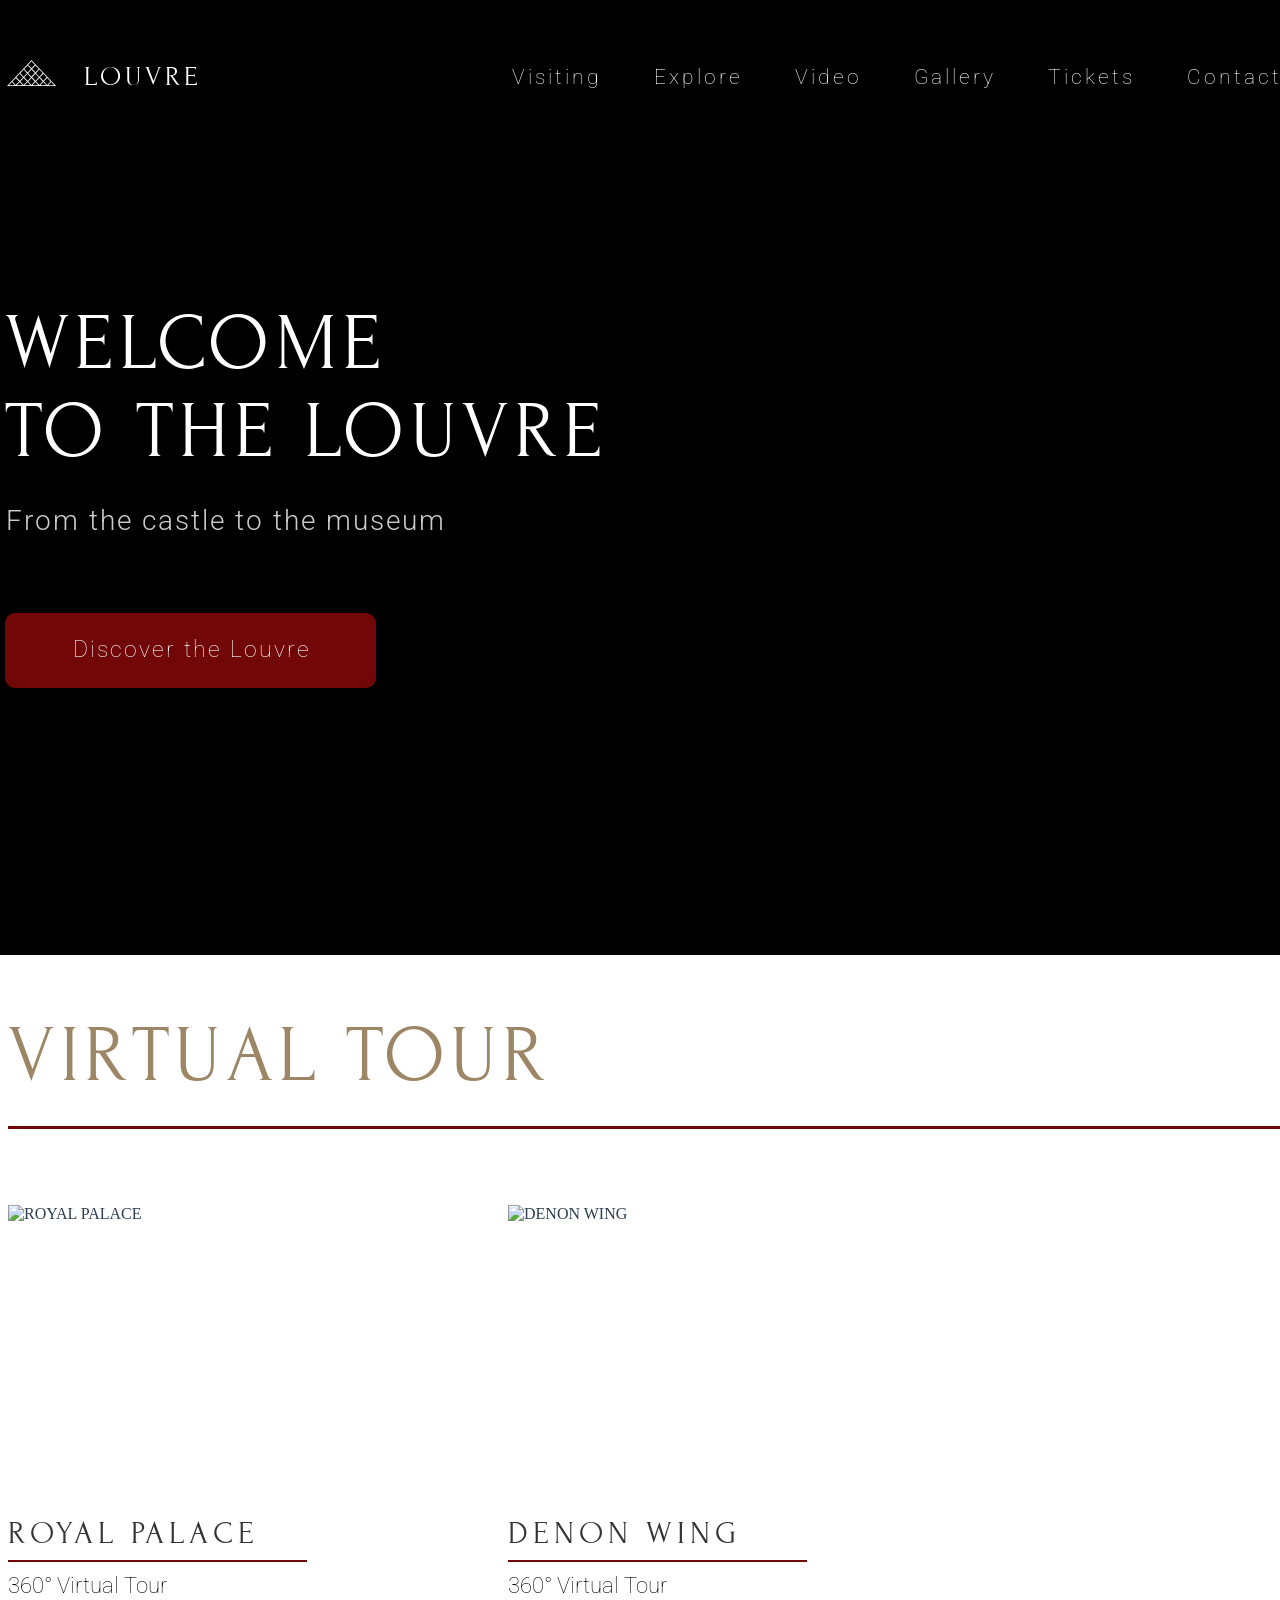
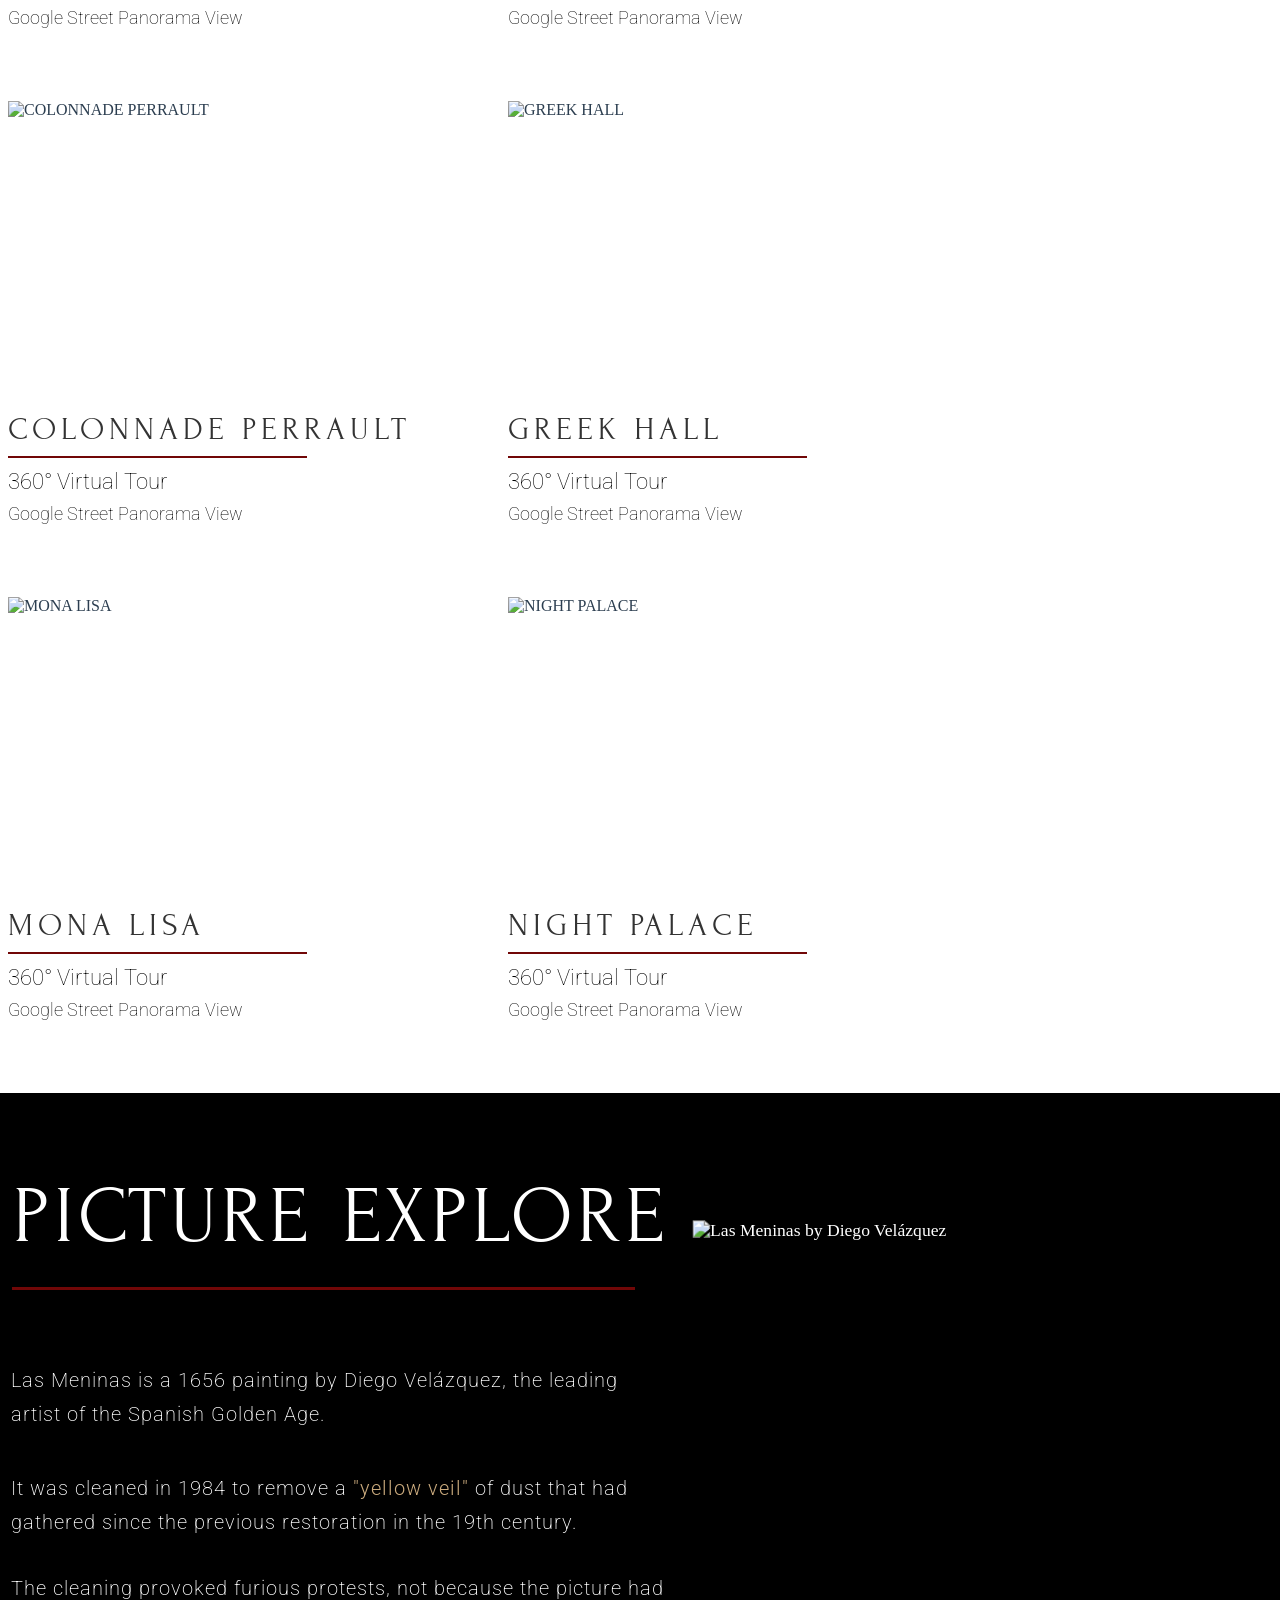
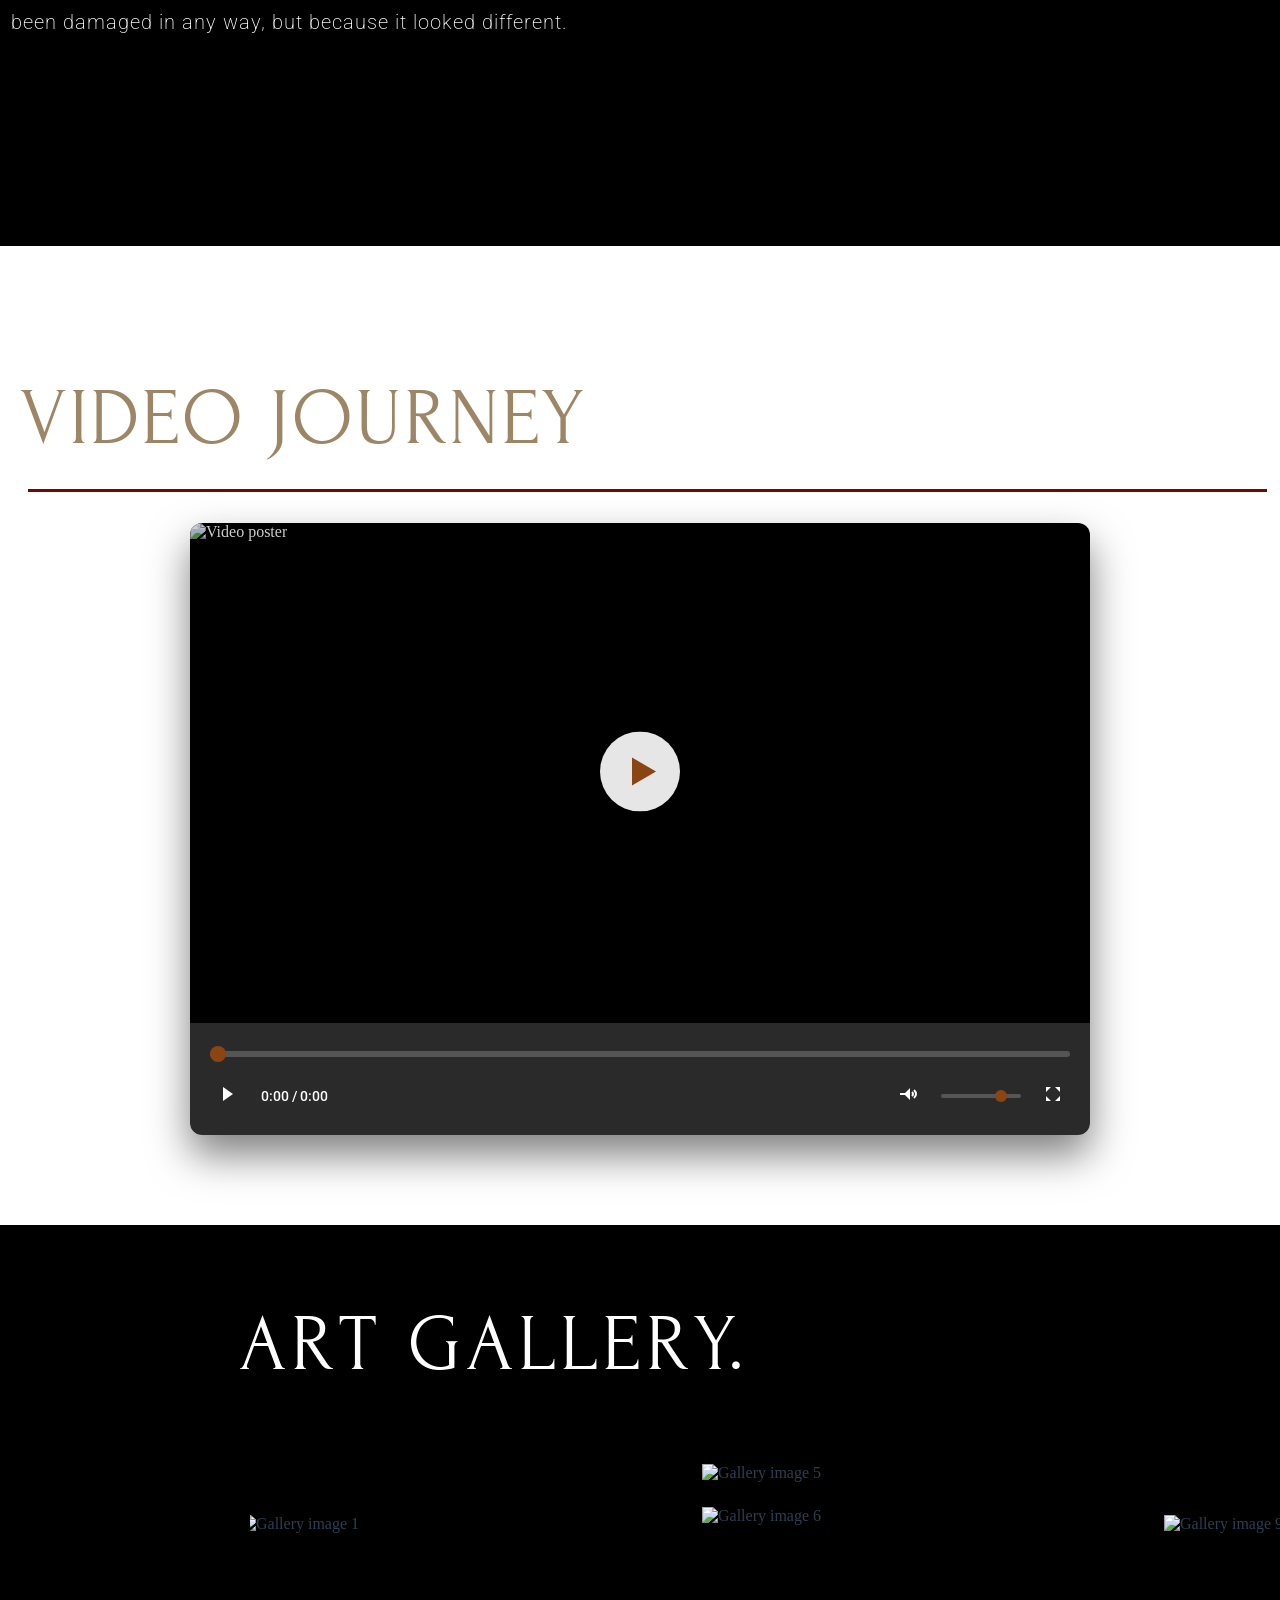
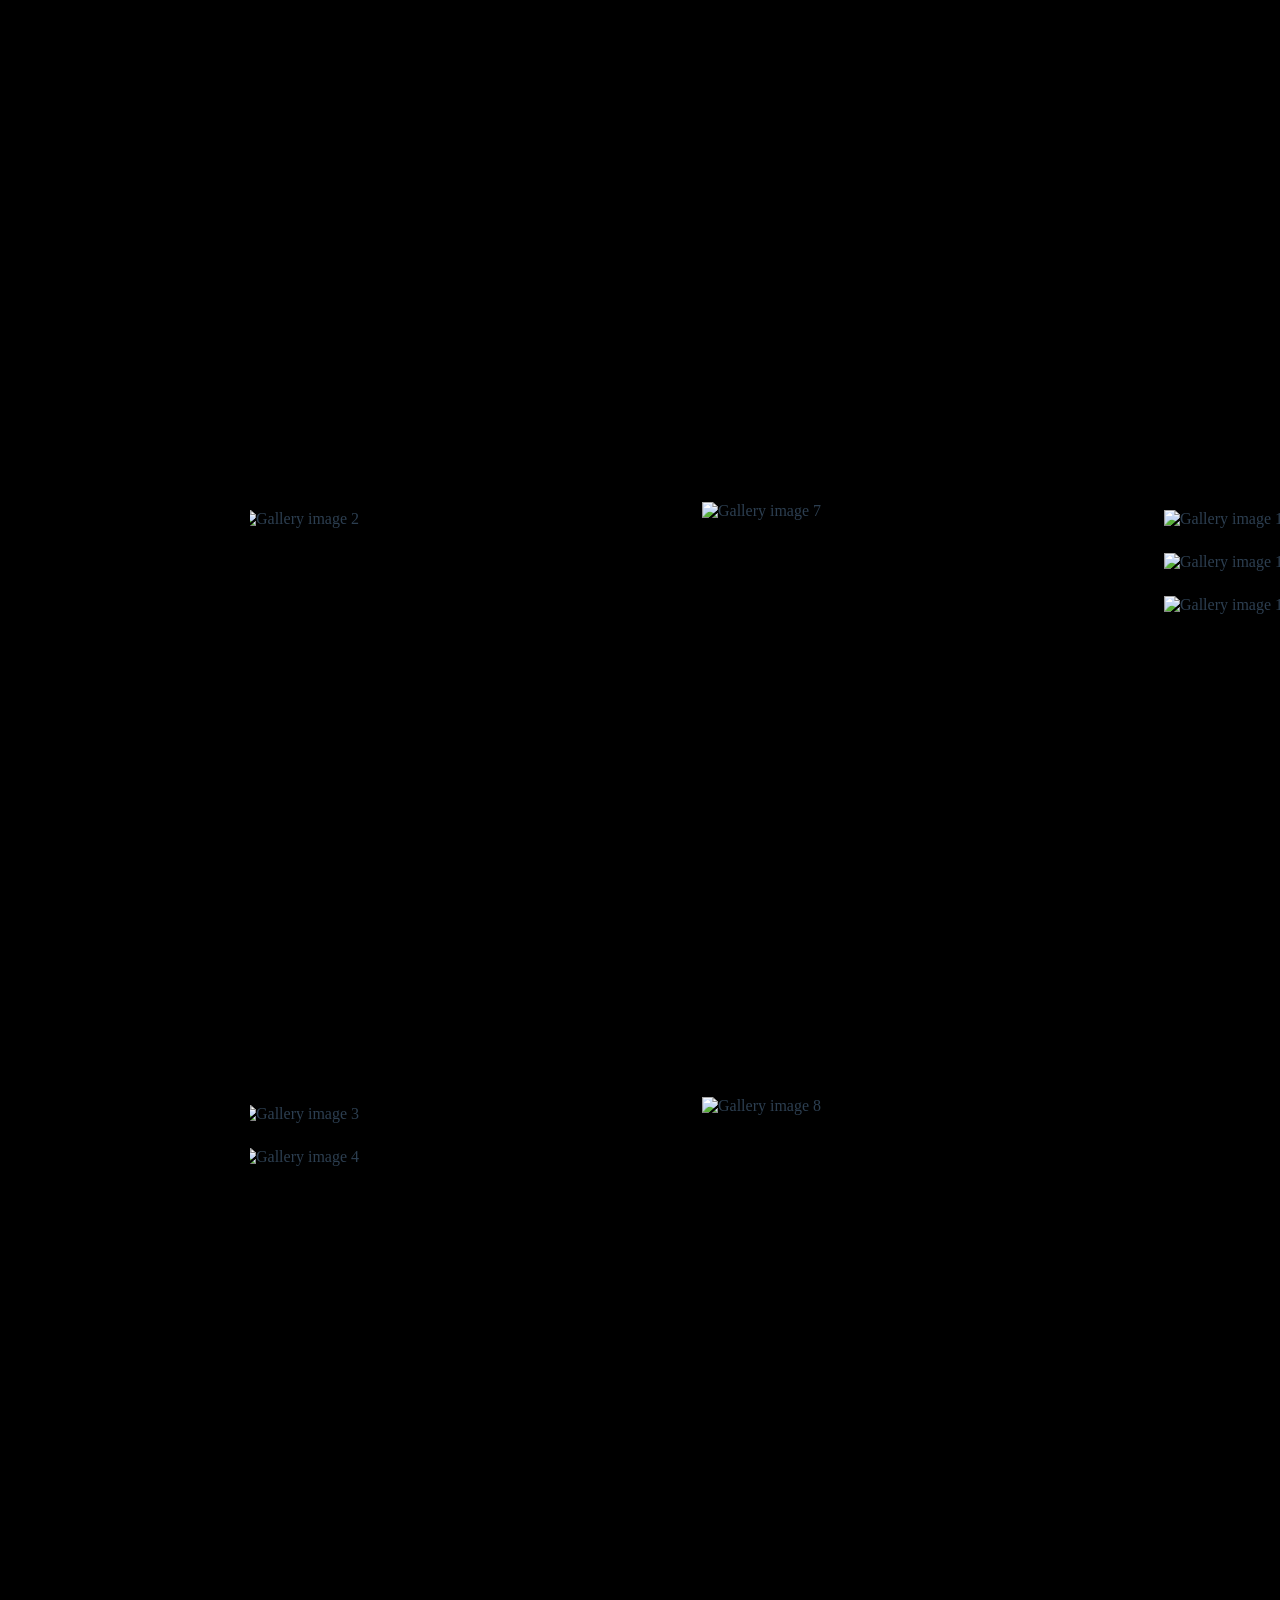
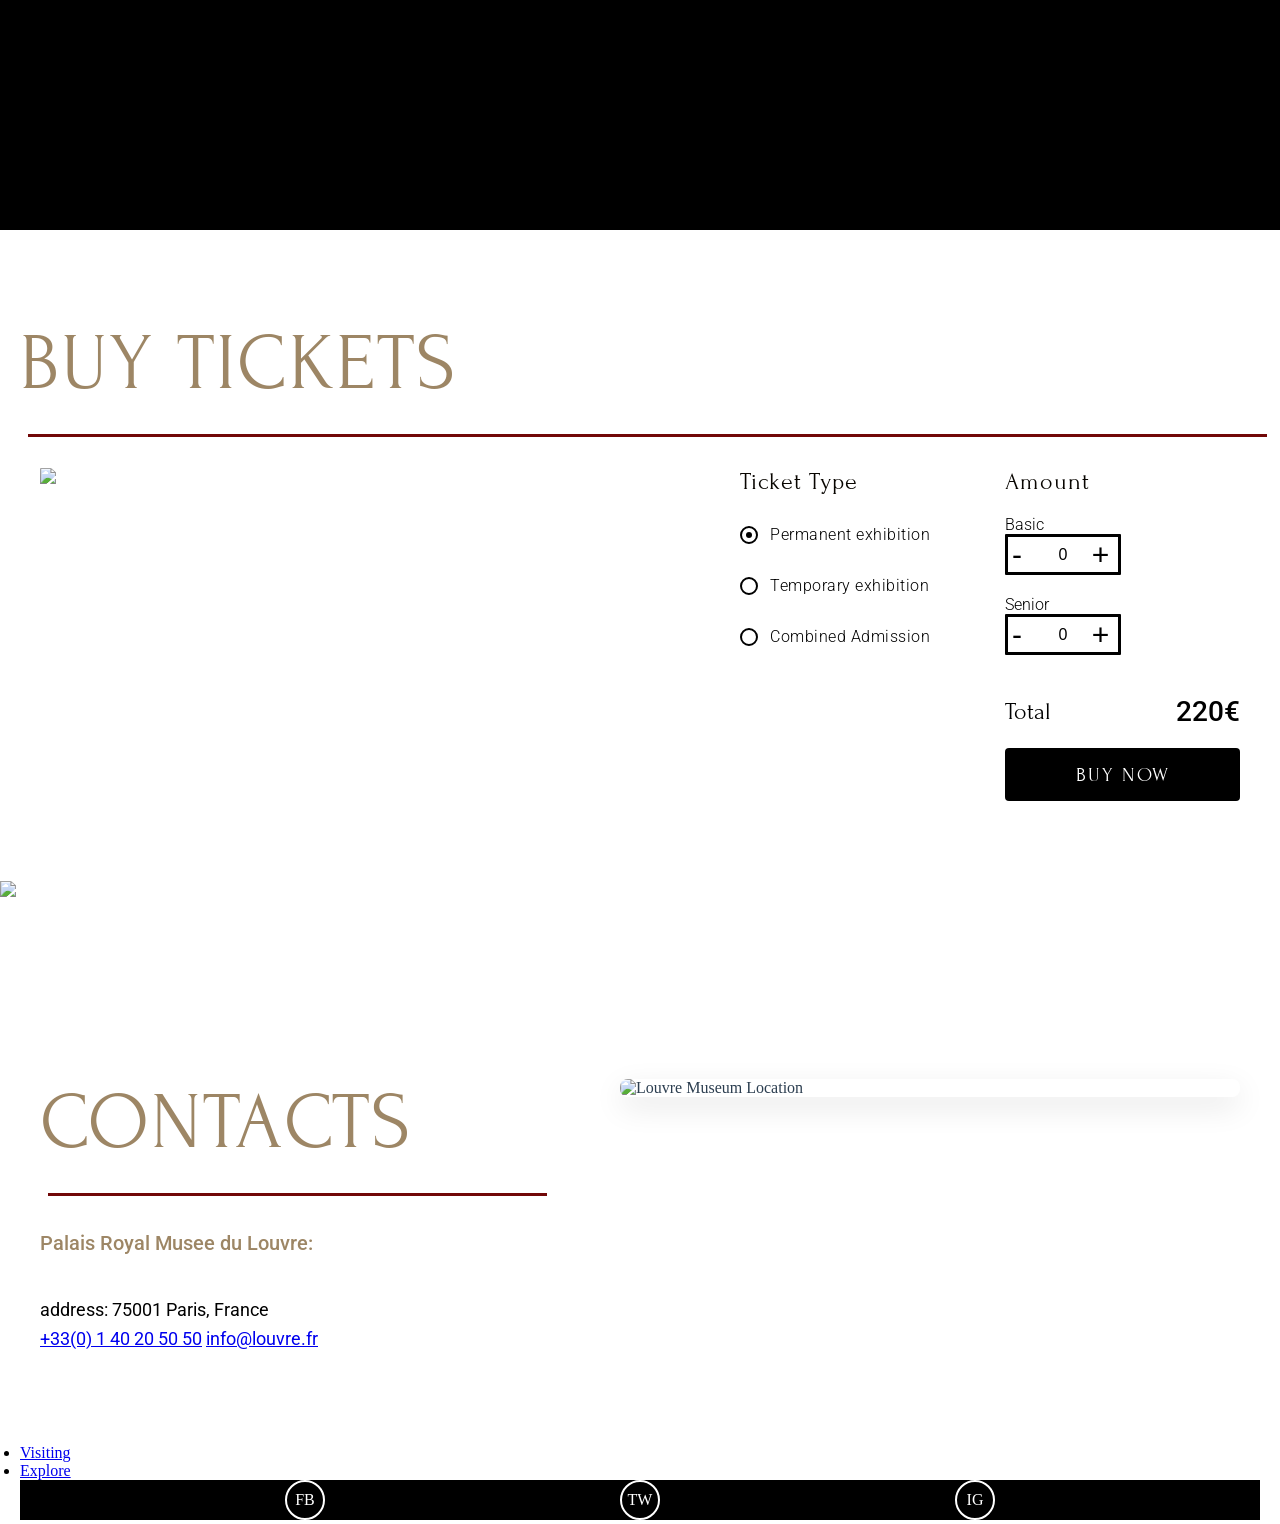
==== commit 64b3f9e6: "px gallery" ====
--- a/museum/index.html
+++ b/museum/index.html
@@ -211,7 +211,7 @@
 </section>
         <section class="section light-section gallery-section" id="gallery"> 
     <div class="container">
-        <h2 class="section-title gallery-title">ART GALLERY</h2>
+        <h2 class="section-title gallery-title">ART GALLERY.</h2>
         
         <div class="picture-container">
             <div class="picture-inner-container">
--- a/museum/Gallery.css
+++ b/museum/Gallery.css
@@ -2,26 +2,37 @@
 .gallery-section {
     padding: 90px 0;
     background-color: #000000;
+    margin-bottom: -50px; /* Поднимает следующую секцию */
+    height: 2255px
+}
+
+.gallery-section .container {
+    max-width: 1500px; /* Попробуйте 1600, 1700, 1800px */
+    margin-left: 230px;
 }
 
 .gallery-title {
     font-family: 'Forum', serif;
     font-size: 80px;
-    font-weight: 400;
-    line-height: 1.1;
-    letter-spacing: 2px;
+    font-weight: 300;
+    line-height: 1.0;
+    letter-spacing: 5px;
     color: #ffffff;
-    margin-bottom: 60px;
+    margin-bottom: 65px;
     text-align: left;
+    margin-left: -11px; /* Сдвиг влево */
+    word-spacing: 0.5px; /* Расстояние между словами */
+    margin-top: -10px;
 }
 
 /* Контейнер для галереи */
 .picture-container {
     width: 100%;
-    height: auto; /* Уберите фиксированную высоту */
-    overflow: visible; /* Разрешить показ всего содержимого */
+    height: 1980px; /* Уменьшите высоту (если есть фиксированная) */
+    overflow: hidden;
     margin: 0 auto;
     position: relative;
+    width: calc(100% + 0px); /* Расширяет контейнер картинок */
 }
 
 /* Затемнение в конце секции */
@@ -31,8 +42,11 @@
     bottom: 0;
     left: 0;
     width: 100%;
-    height: 150px;
-    background: linear-gradient(to bottom, transparent, #000000);
+    height: 300px; /* Увеличил высоту затемнения */
+    background: linear-gradient(to top, 
+        rgb(0, 0, 0) 5%,
+        rgba(0, 0, 0, 0.2) 80%,
+        transparent 100%);
     pointer-events: none;
     z-index: 2;
 }
@@ -40,20 +54,49 @@
 /* Внутренний контейнер с изображениями */
 .picture-inner-container {
     display: flex;
-    gap: 40px; /* Расстояние между колонками */
+    gap: 6px;
+    margin-top: 15px; /* Опустить на 20px */
+    margin-left: -10px; /* Сдвинуть левее на 15px */
 }
 
 .column-1,
-.column-2,
 .column-3 {
-    flex: 1; /* Равная ширина */
+    flex: 1;
     display: flex;
     flex-direction: column;
-    gap: 25px; /* 10px между картинками внутри колонки */
+    gap: 25px; /* 25px для первой и третьей колонки */
+    margin-top: 50px;
+}
+
+.column-2 {
+    flex: 1;
+    display: flex;
+    flex-direction: column;
+    gap: 25px; /* 25px для второй колонки */
+    margin-top: -1px;
 }
 
 .gallery-image {
-    width: 100%;
-    height: auto;
+    width: 456px; /* Фиксированная ширина для всех */
+    height: auto; /* Авто-высота для сохранения пропорций */
     display: block;
+}
+
+/* СРЕДНИЕ картинки (456×456px) */
+.gallery-image[src*="galery1.jpg"],
+.gallery-image[src*="galery4.jpg"],
+.gallery-image[src*="galery10.jpg"],
+.gallery-image[src*="galery15.jpg"], {
+    height: 456px; /* Фиксированная высота для средних */
+    object-fit: cover; /* Обрезает лишнее чтобы заполнить квадрат */
+}
+
+/* ДЛИННЫЕ картинки (456×570px) */
+.gallery-image[src*="galery2.jpg"],
+.gallery-image[src*="galery3.jpg"],
+.gallery-image[src*="galery7.jpg"],
+.gallery-image[src*="galery8.jpg"],
+.gallery-image[src*="galery9.jpg"] {
+    height: 570px; /* Фиксированная высота для длинных */
+    object-fit: cover;
 }
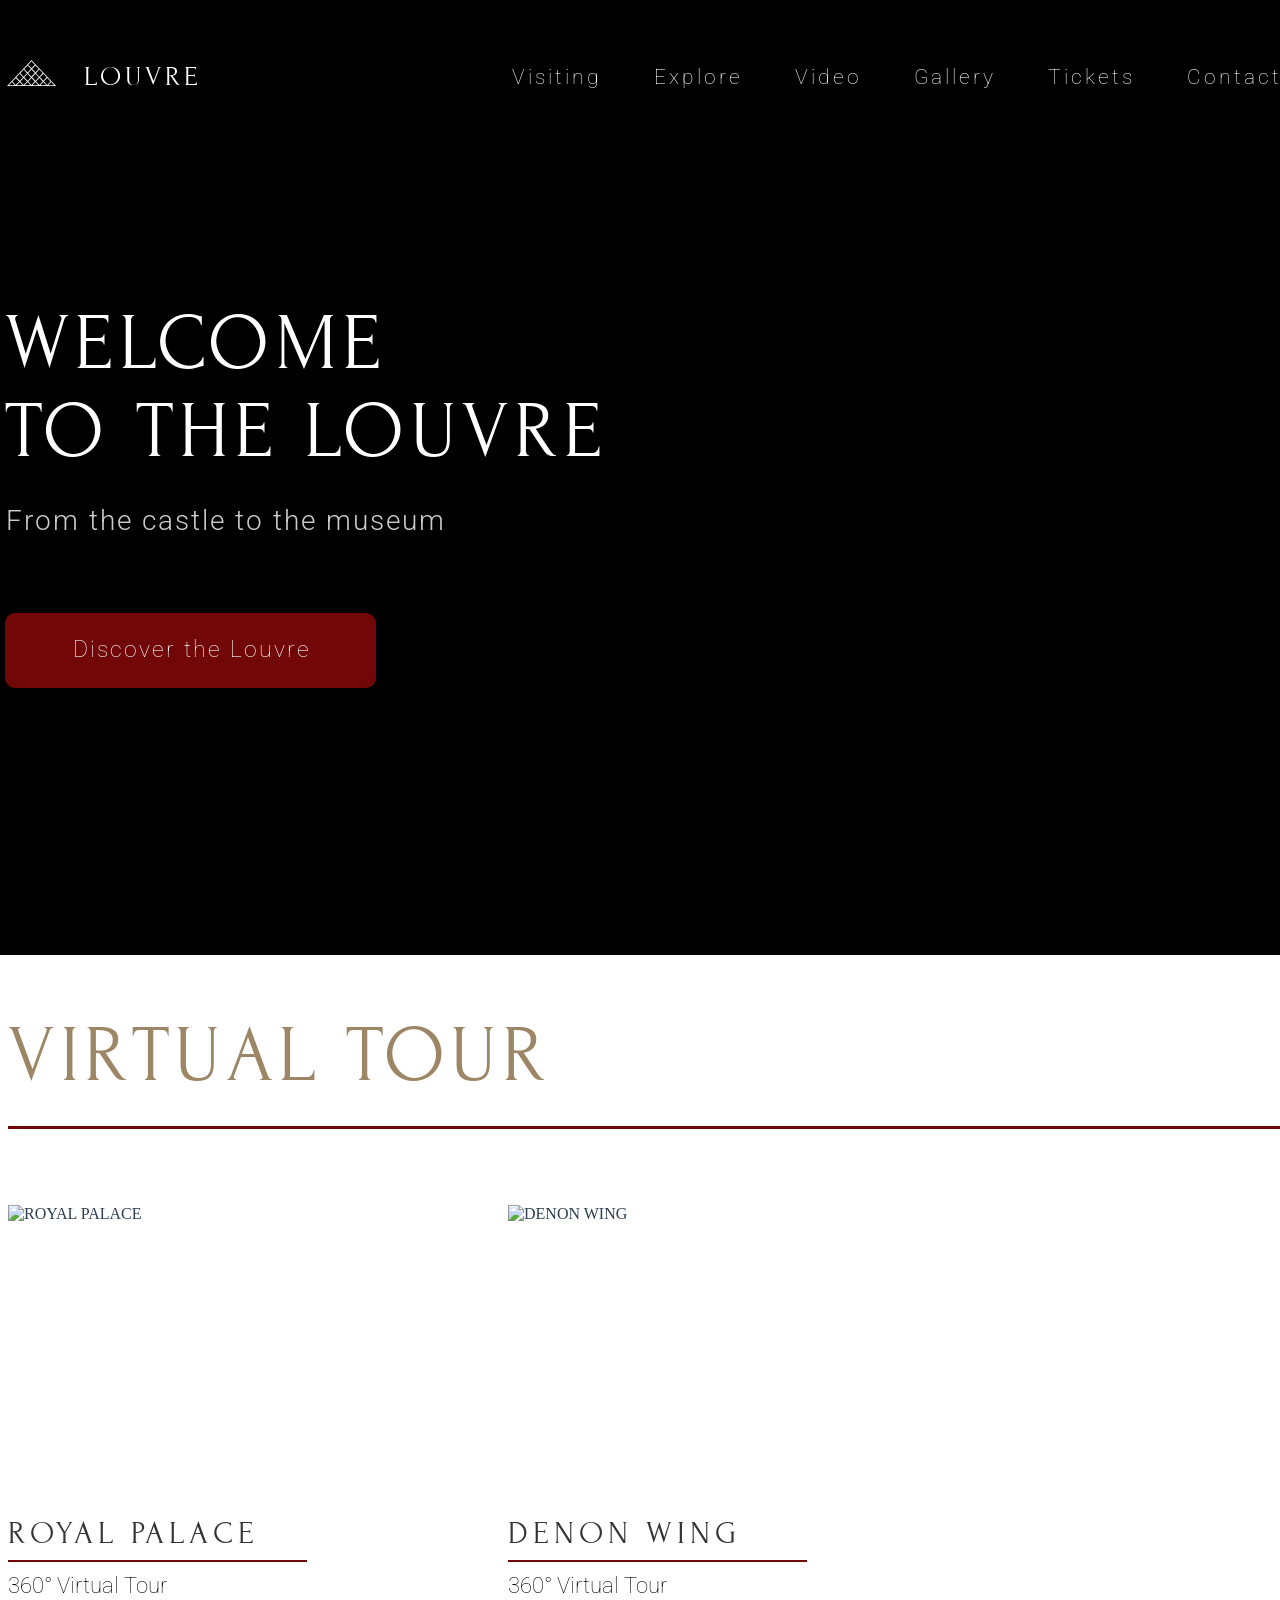
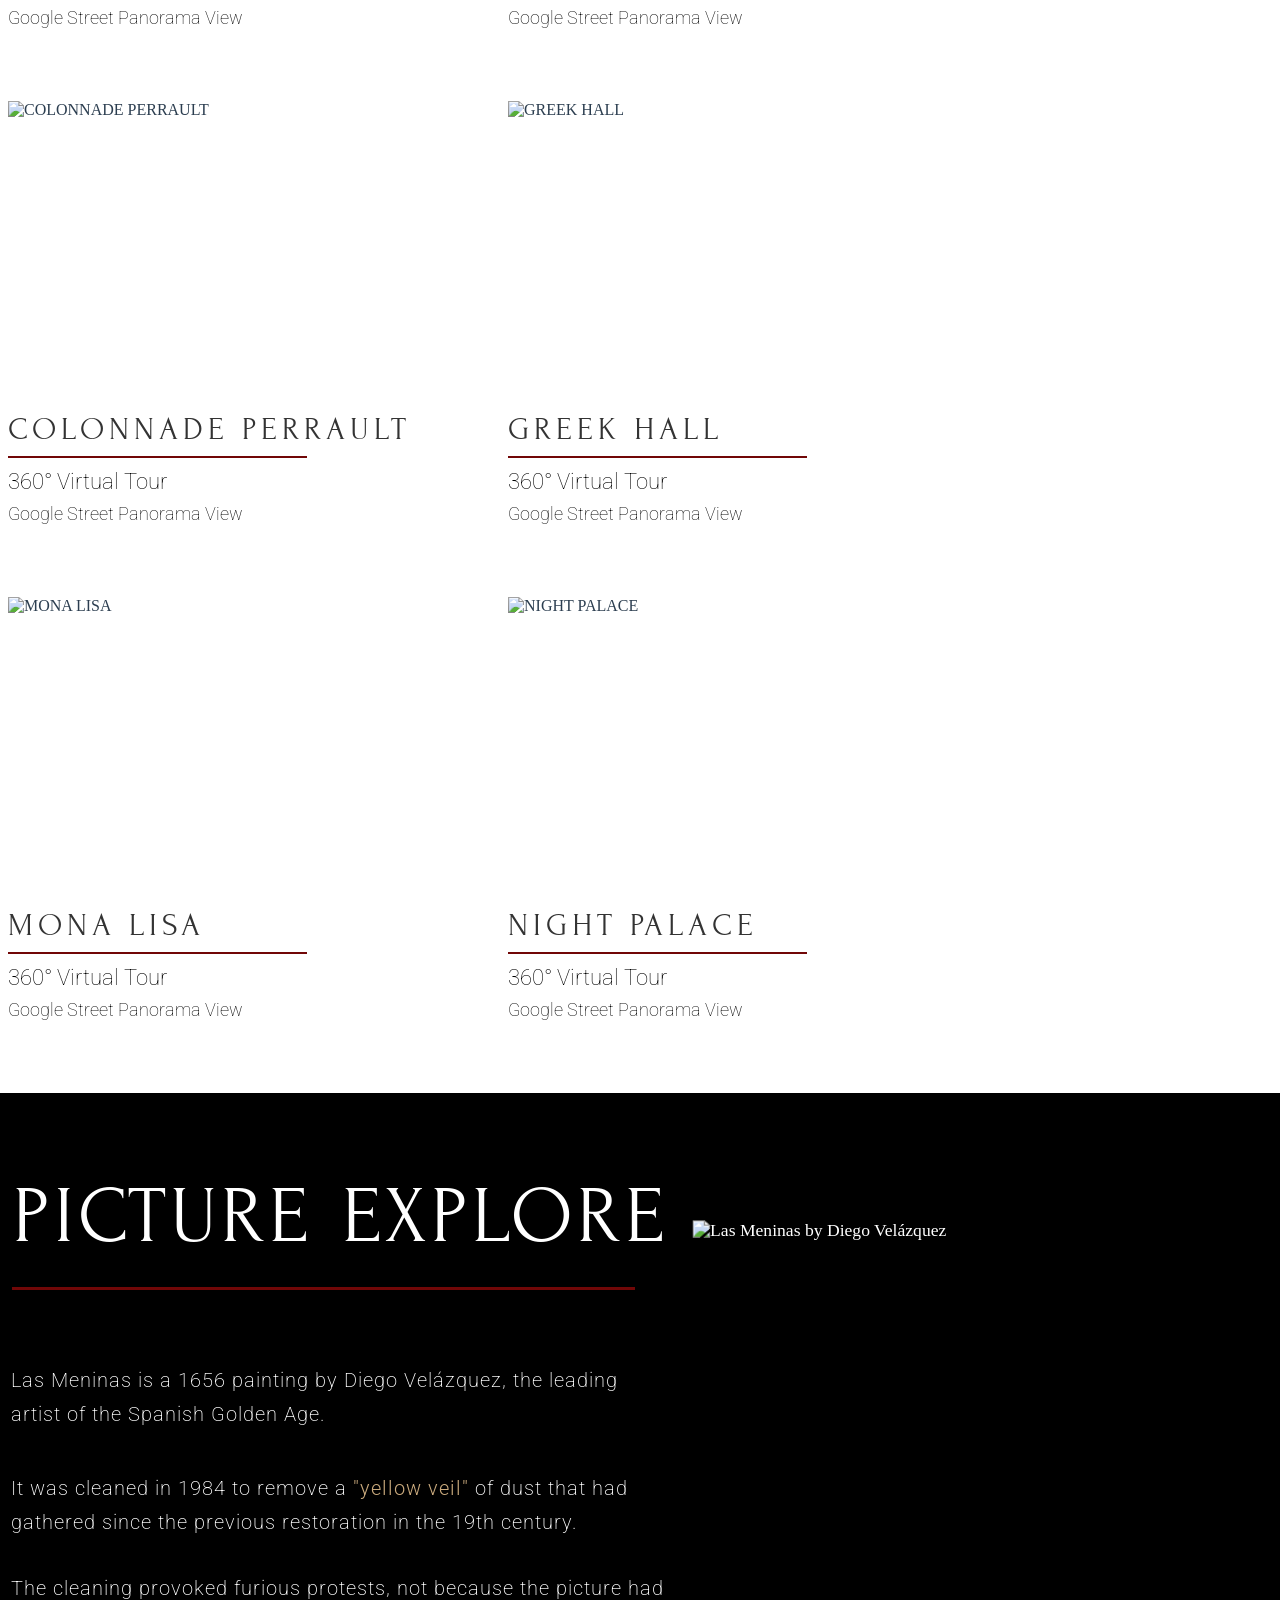
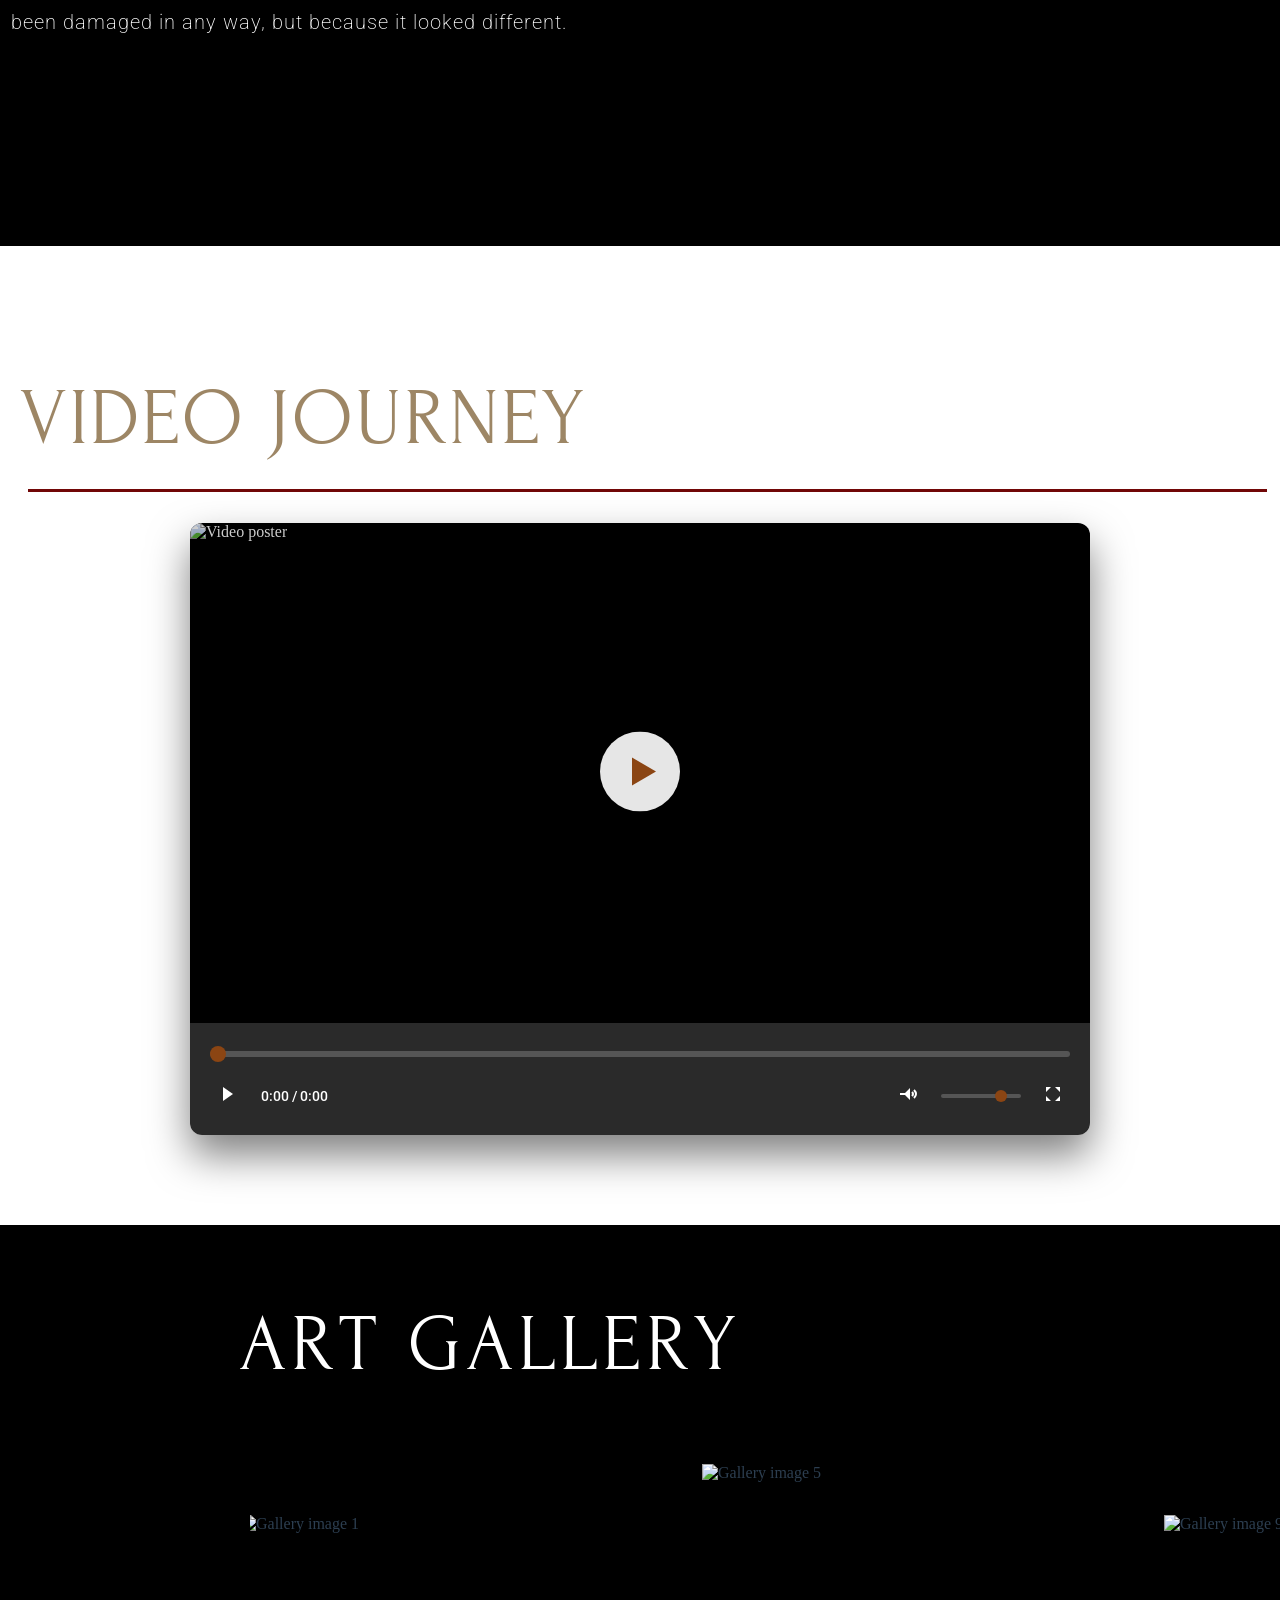
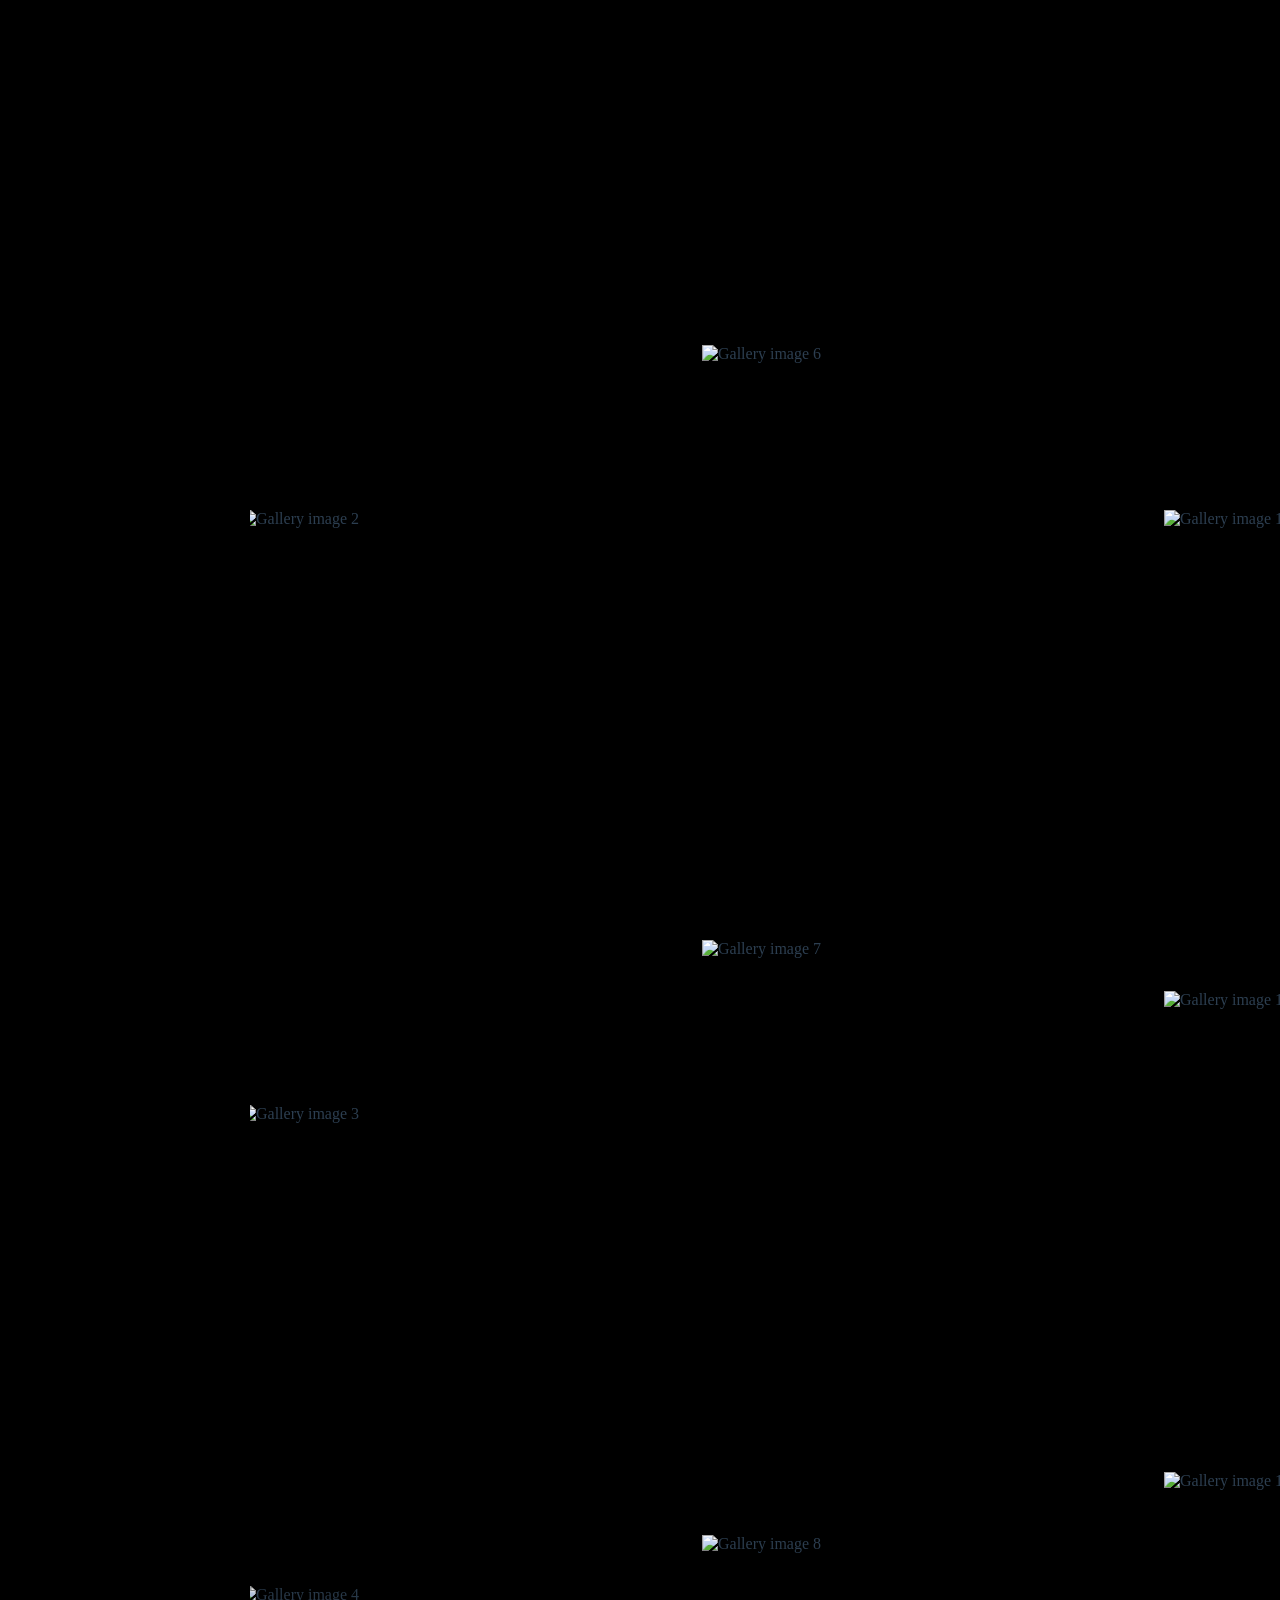
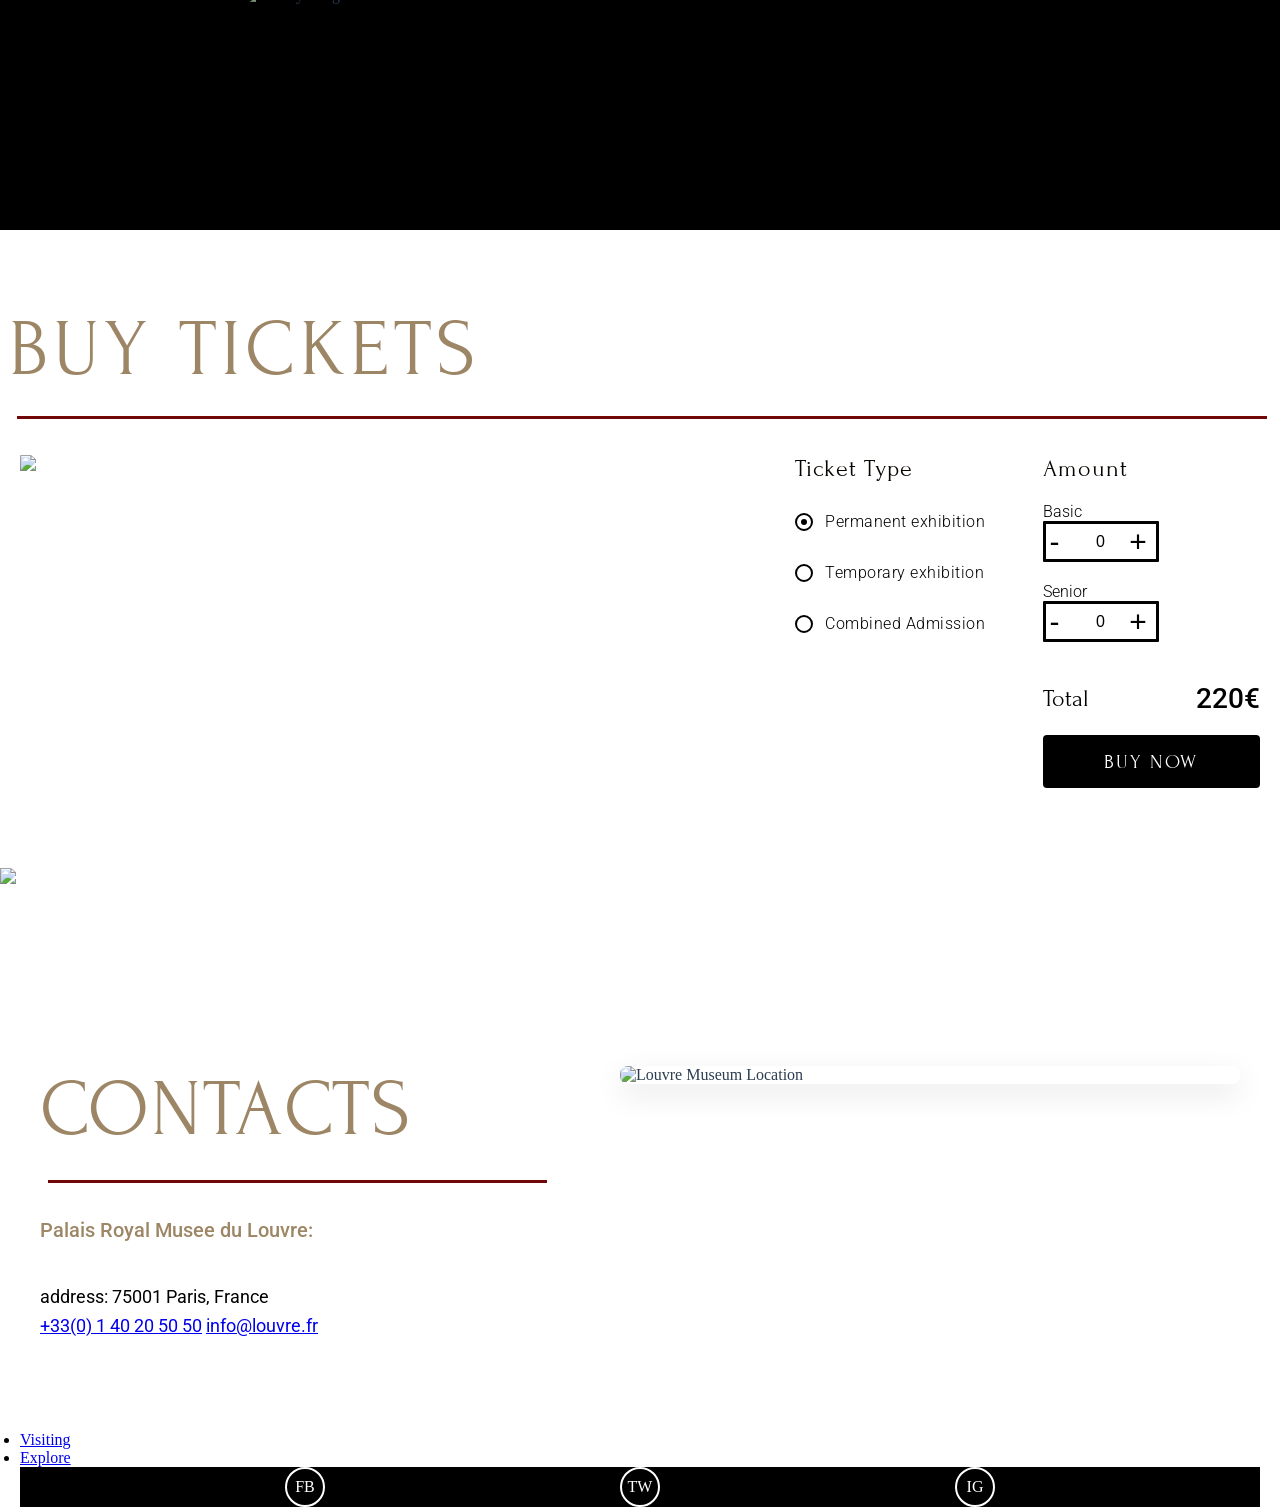
==== commit 0555a6d7: "fix gallery, start tickets" ====
--- a/museum/index.html
+++ b/museum/index.html
@@ -211,7 +211,7 @@
 </section>
         <section class="section light-section gallery-section" id="gallery"> 
     <div class="container">
-        <h2 class="section-title gallery-title">ART GALLERY.</h2>
+        <h2 class="section-title gallery-title">ART GALLERY</h2>
         
         <div class="picture-container">
             <div class="picture-inner-container">
--- a/museum/Tickets.css
+++ b/museum/Tickets.css
@@ -7,26 +7,31 @@
 .tickets-title {
     font-family: 'Forum', serif;
     font-size: 80px;
-    font-weight: 400;
-    line-height: 1.1;
-    letter-spacing: 2px;
+    font-weight: 300;
+    line-height: 1.0;
+    letter-spacing: 5px;
     color: #9D8665;
-    margin-bottom: 60px;
+    margin-bottom: 65px;
     text-align: left;
+    margin-left: -11px;
+    word-spacing: 0.5px;
+    margin-top: -10px;
 }
 
 .tickets-container {
     display: flex;
     gap: 80px;
     align-items: flex-start;
-    max-width: 1200px;
-    margin: 0 auto;
+    max-width: none;
+    margin: 0;
+    position: relative;
 }
 
 /* Форма */
 .tickets-form {
     flex: 1;
     max-width: 500px;
+    margin-left: 230px; /* Выравниваем с заголовком */
 }
 
 .form-row {
--- a/museum/Gallery.css
+++ b/museum/Gallery.css
@@ -3,11 +3,11 @@
     padding: 90px 0;
     background-color: #000000;
     margin-bottom: -50px; /* Поднимает следующую секцию */
-    height: 2255px
+    height: 2255px;
 }
 
 .gallery-section .container {
-    max-width: 1500px; /* Попробуйте 1600, 1700, 1800px */
+    max-width: 1500px;
     margin-left: 230px;
 }
 
@@ -20,43 +20,41 @@
     color: #ffffff;
     margin-bottom: 65px;
     text-align: left;
-    margin-left: -11px; /* Сдвиг влево */
-    word-spacing: 0.5px; /* Расстояние между словами */
+    margin-left: -11px;
+    word-spacing: 0.5px;
     margin-top: -10px;
 }
 
-/* Контейнер для галереи */
 .picture-container {
     width: 100%;
-    height: 1980px; /* Уменьшите высоту (если есть фиксированная) */
+    height: 1980px;
     overflow: hidden;
     margin: 0 auto;
     position: relative;
-    width: calc(100% + 0px); /* Расширяет контейнер картинок */
 }
 
-/* Затемнение в конце секции */
 .picture-container::after {
     content: '';
     position: absolute;
     bottom: 0;
     left: 0;
     width: 100%;
-    height: 300px; /* Увеличил высоту затемнения */
+    height: 300px;
     background: linear-gradient(to top, 
-        rgb(0, 0, 0) 5%,
-        rgba(0, 0, 0, 0.2) 80%,
-        transparent 100%);
+        rgb(0, 0, 0) 0%,          
+        rgba(0, 0, 0, 0.8) 20%,    
+        rgba(0, 0, 0, 0.5) 40%,    
+        rgba(0, 0, 0, 0.2) 60%,    
+        transparent 100%           
+    );
     pointer-events: none;
     z-index: 2;
 }
-
-/* Внутренний контейнер с изображениями */
 .picture-inner-container {
     display: flex;
     gap: 6px;
-    margin-top: 15px; /* Опустить на 20px */
-    margin-left: -10px; /* Сдвинуть левее на 15px */
+    margin-top: 15px;
+    margin-left: -10px;
 }
 
 .column-1,
@@ -64,7 +62,7 @@
     flex: 1;
     display: flex;
     flex-direction: column;
-    gap: 25px; /* 25px для первой и третьей колонки */
+    gap: 25px;
     margin-top: 50px;
 }
 
@@ -72,23 +70,23 @@
     flex: 1;
     display: flex;
     flex-direction: column;
-    gap: 25px; /* 25px для второй колонки */
+    gap: 25px;
     margin-top: -1px;
 }
 
 .gallery-image {
-    width: 456px; /* Фиксированная ширина для всех */
-    height: auto; /* Авто-высота для сохранения пропорций */
+    width: 456px;
+    height: auto;
     display: block;
 }
 
-/* СРЕДНИЕ картинки (456×456px) */
+/* СРЕДНИЕ картинки (456×456px)*/
 .gallery-image[src*="galery1.jpg"],
 .gallery-image[src*="galery4.jpg"],
 .gallery-image[src*="galery10.jpg"],
-.gallery-image[src*="galery15.jpg"], {
-    height: 456px; /* Фиксированная высота для средних */
-    object-fit: cover; /* Обрезает лишнее чтобы заполнить квадрат */
+.gallery-image[src*="galery15.jpg"] {
+    height: 456px;
+    object-fit: cover;
 }
 
 /* ДЛИННЫЕ картинки (456×570px) */
@@ -97,6 +95,6 @@
 .gallery-image[src*="galery7.jpg"],
 .gallery-image[src*="galery8.jpg"],
 .gallery-image[src*="galery9.jpg"] {
-    height: 570px; /* Фиксированная высота для длинных */
+    height: 570px;
     object-fit: cover;
 }
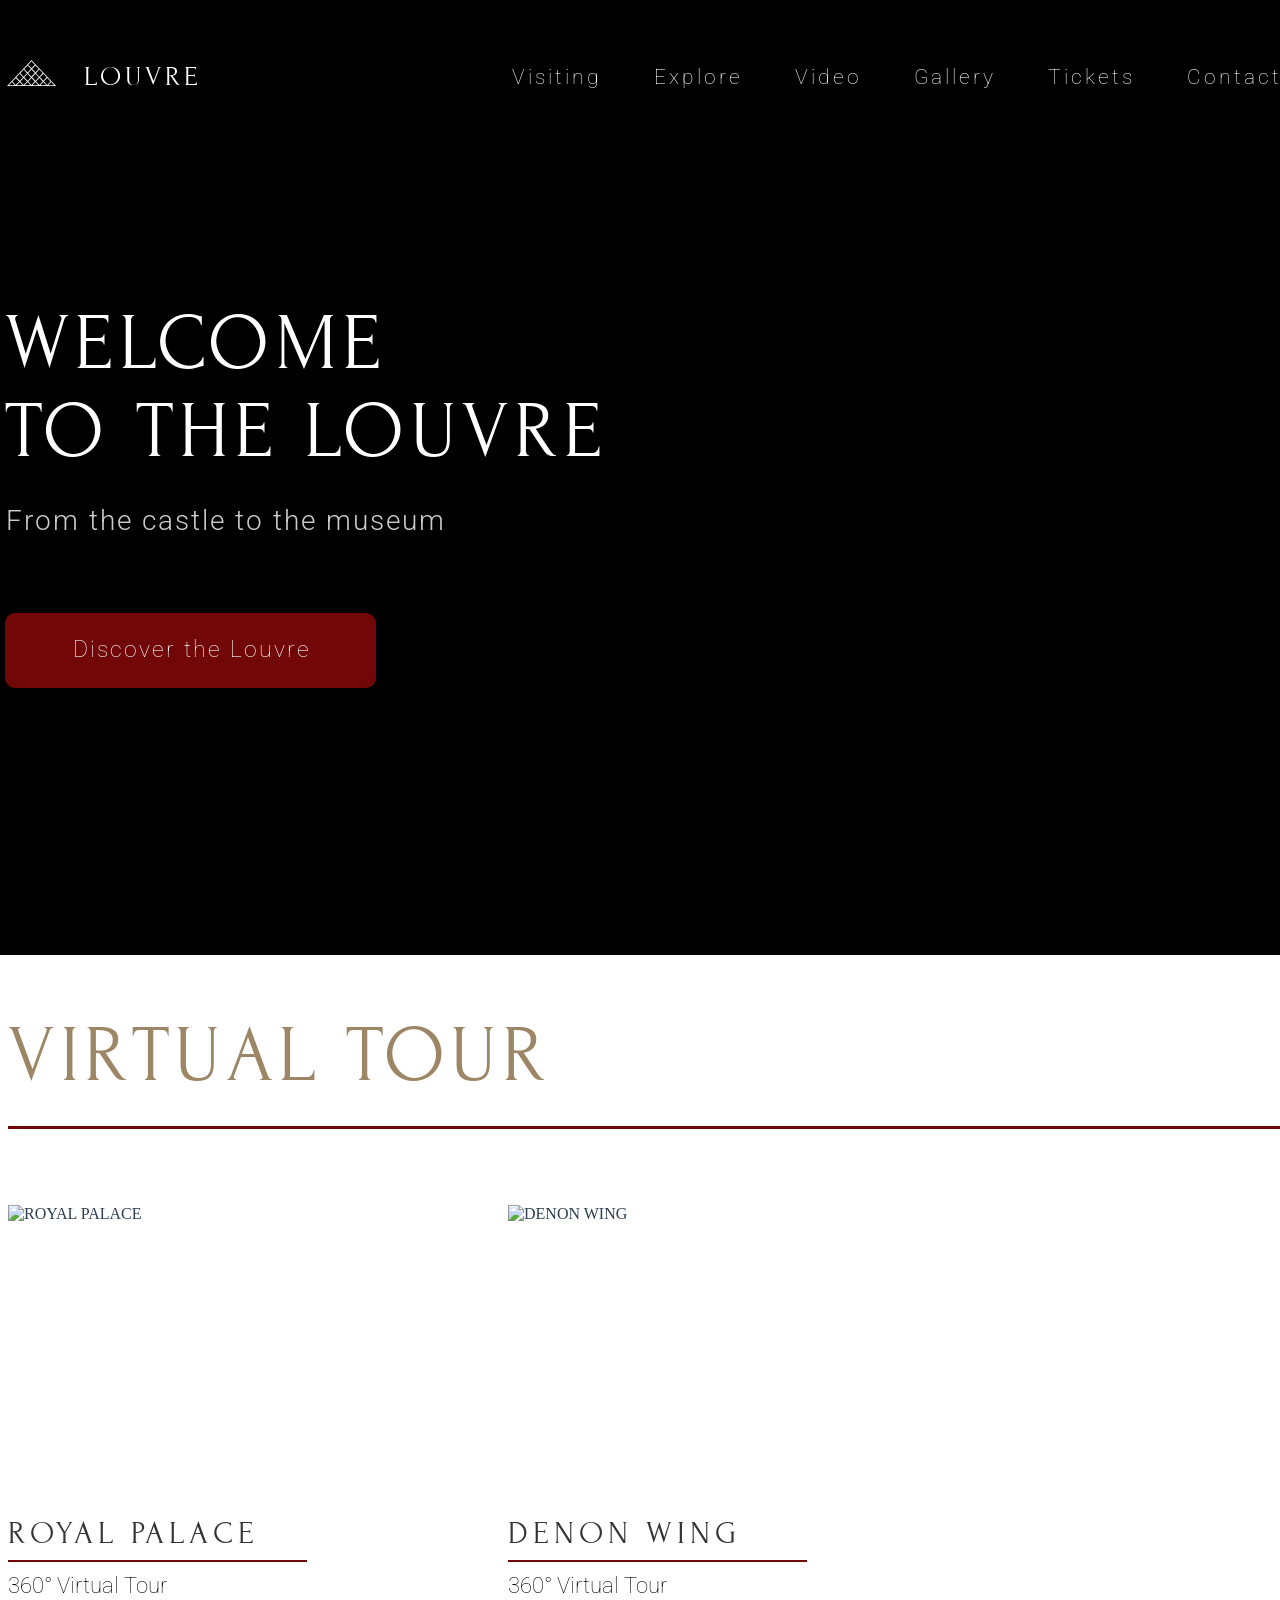
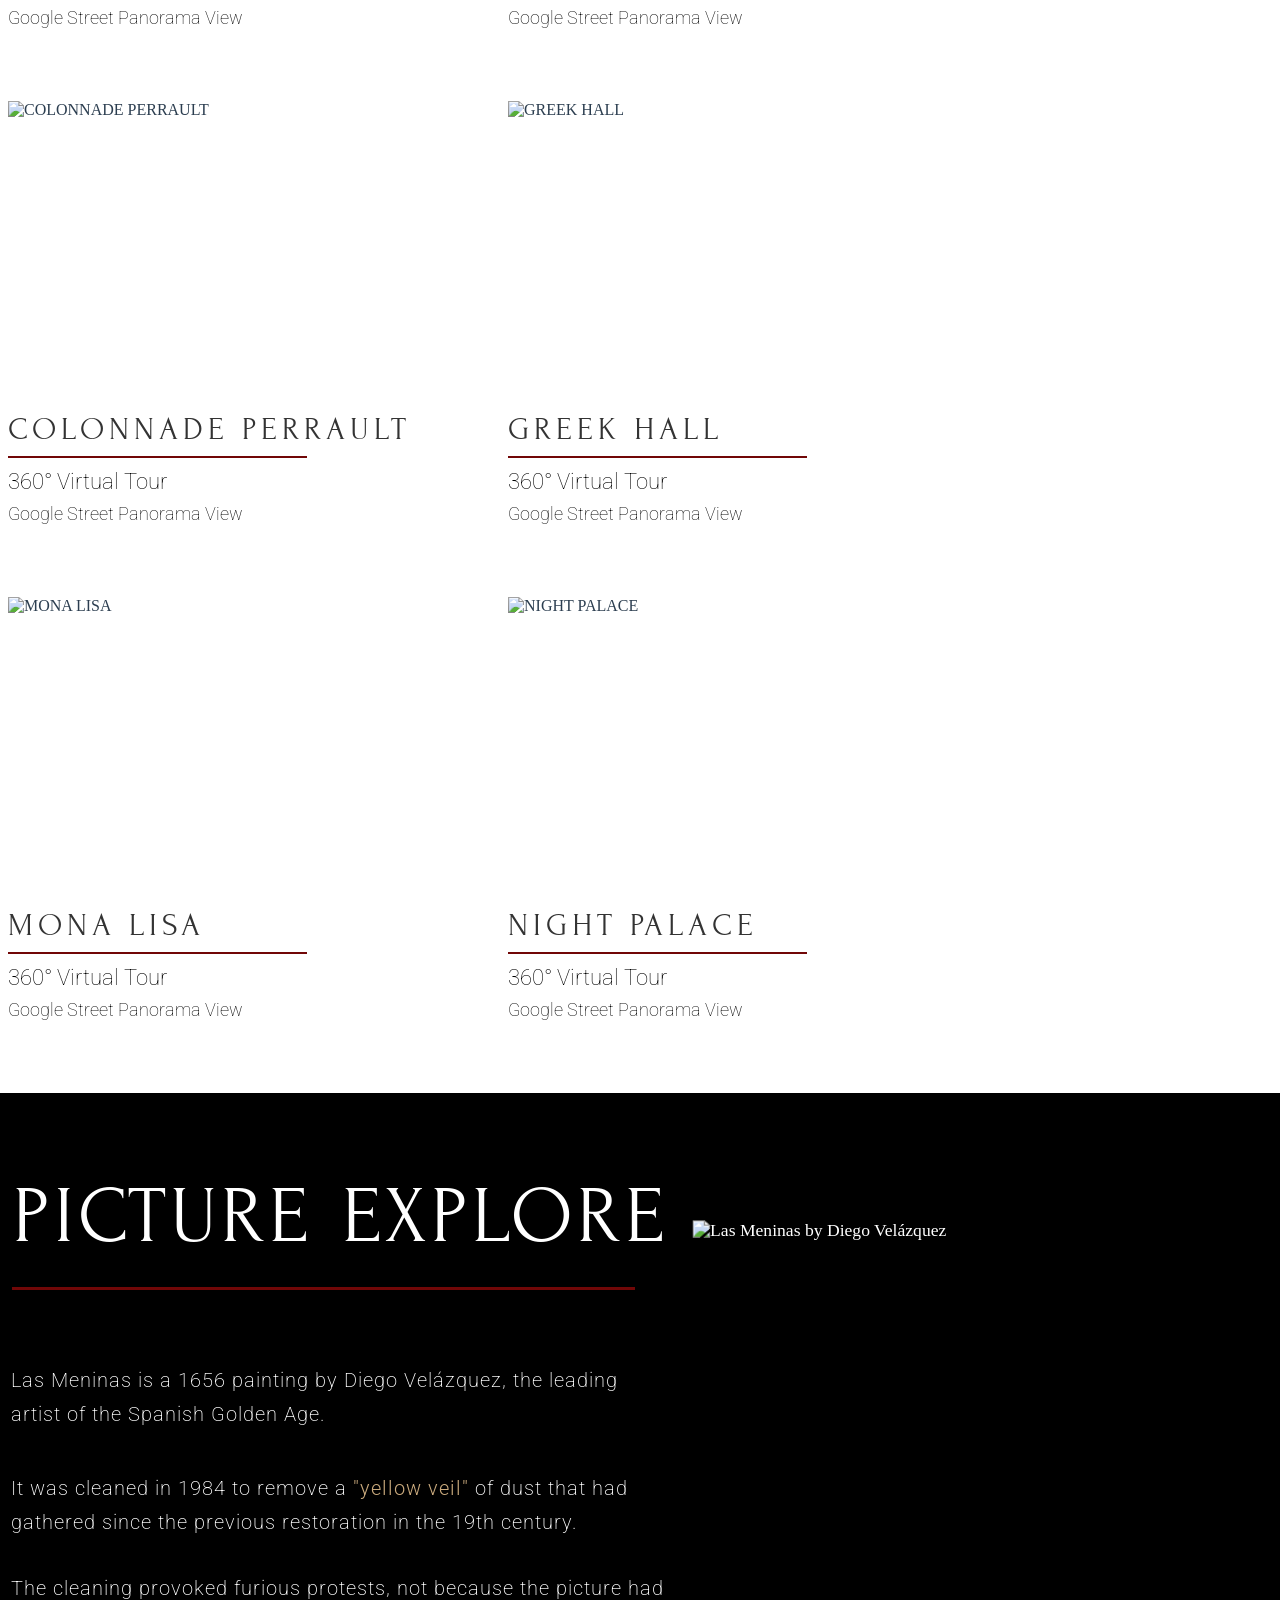
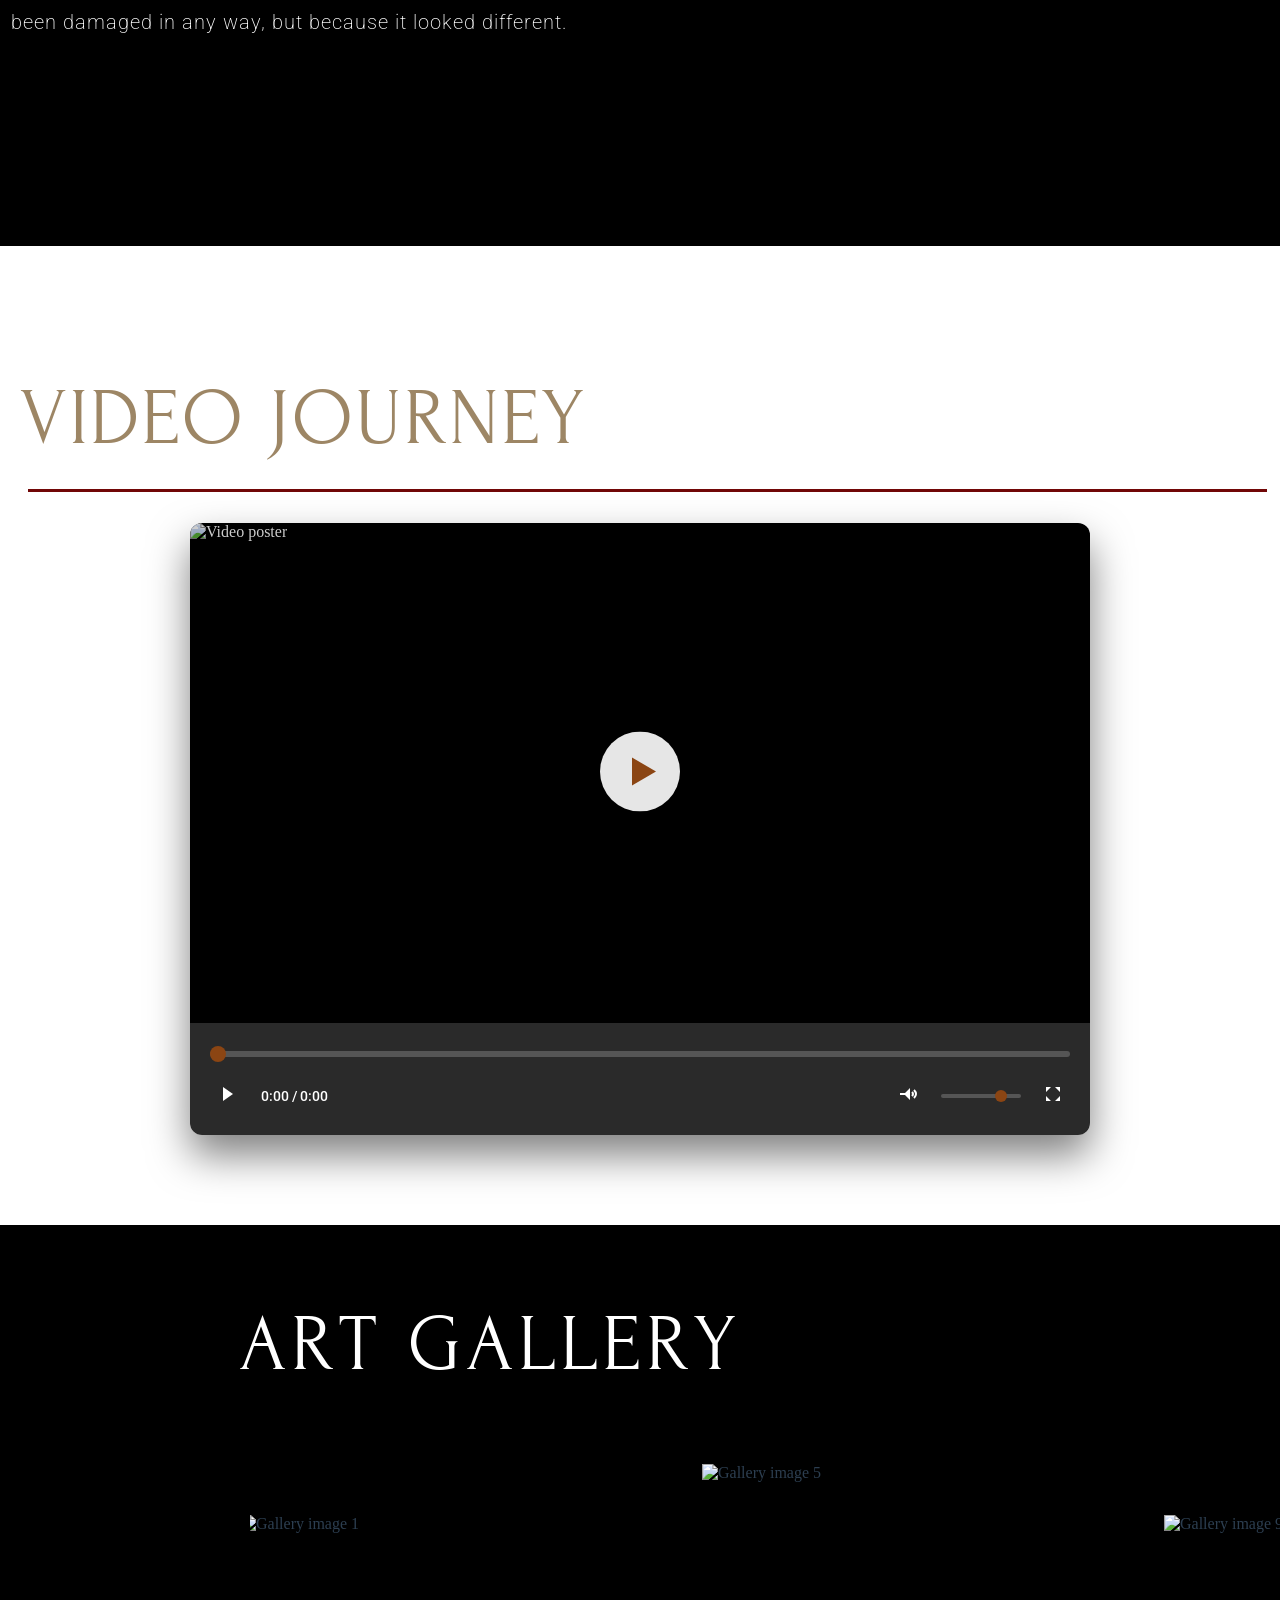
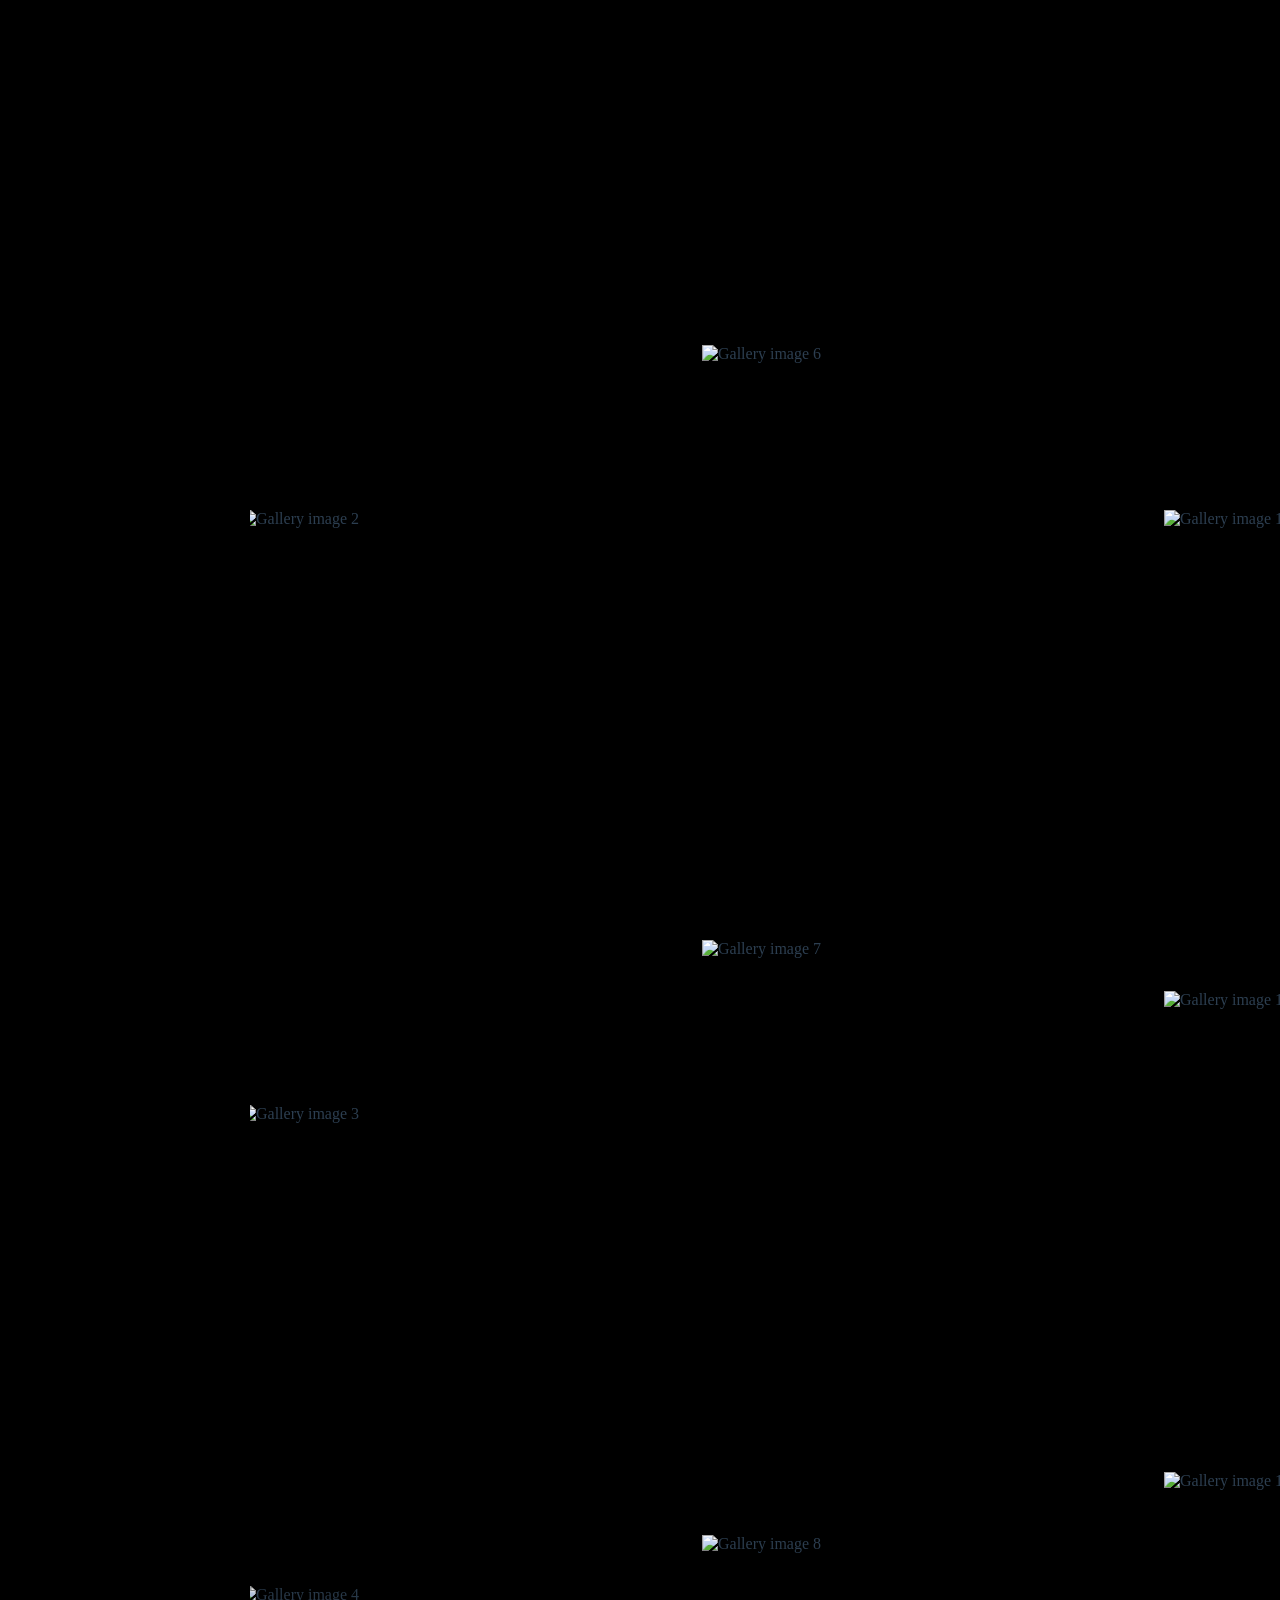
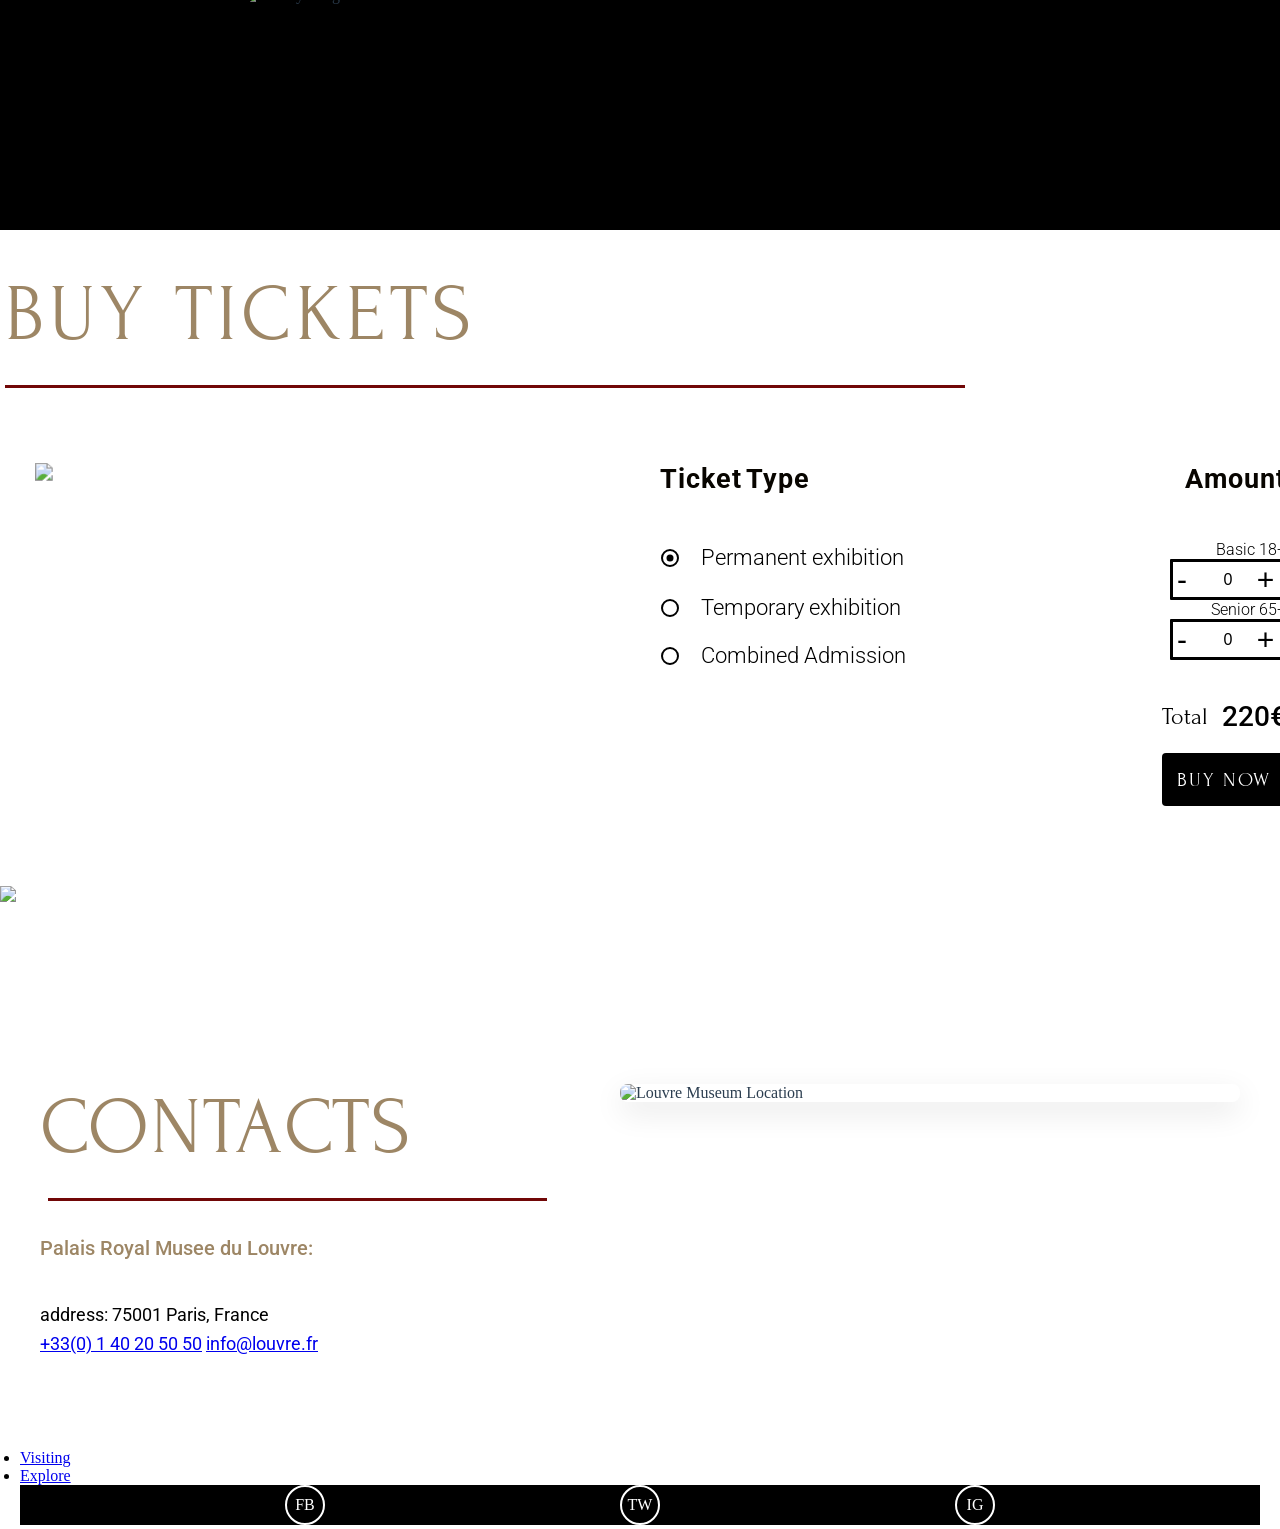
==== commit 6910978c: "промежуточный fix tickets" ====
--- a/museum/index.html
+++ b/museum/index.html
@@ -287,7 +287,7 @@
                             <h3 class="form-title">Amount</h3>
                             <div class="amount-items">
                                 <div class="amount-item">
-                                    <span class="amount-label">Basic</span>
+                                    <span class="amount-label">Basic 18+</span>
                                     <div class="amount-controls-wrapper">
                                         <div class="amount-controls">
                                             <button class="amount-btn minus-btn" type="button">-</button>
@@ -298,7 +298,7 @@
                                 </div>
                                 
                                 <div class="amount-item">
-                                    <span class="amount-label">Senior</span>
+                                    <span class="amount-label">Senior 65+</span>
                                     <div class="amount-controls-wrapper">
                                         <div class="amount-controls">
                                             <button class="amount-btn minus-btn" type="button">-</button>
--- a/museum/Tickets.css
+++ b/museum/Tickets.css
@@ -11,11 +11,26 @@
     line-height: 1.0;
     letter-spacing: 5px;
     color: #9D8665;
-    margin-bottom: 65px;
+    margin-bottom: 93px;
     text-align: left;
-    margin-left: -11px;
+    margin-left: -10px;
     word-spacing: 0.5px;
-    margin-top: -10px;
+    margin-top: -45px;
+    margin-left: -15px;
+    /* Добавляем подчеркивание */
+    position: relative;
+    display: inline-block;
+    padding-bottom: 15px; /* Отступ для линии */
+}
+
+.tickets-title::after {
+    content: '';
+    position: absolute;
+    left: -0px; /* Сдвиг влево */
+    bottom: -18px; /* Опускаем ниже */
+    height: 3px; /* Толщина линии */
+    background-color: #710707; /* Цвет линии */
+    width: 75vw
 }
 
 .tickets-container {
@@ -25,52 +40,156 @@
     max-width: none;
     margin: 0;
     position: relative;
+    
 }
 
 /* Форма */
 .tickets-form {
     flex: 1;
-    max-width: 500px;
+    max-width: 500px; /* Возвращаем оригинальную ширину */
     margin-left: 230px; /* Выравниваем с заголовком */
+    margin-top: 30px;
 }
 
 .form-row {
     display: flex;
-    gap: 30px;
+    gap: 100px; /* Увеличиваем расстояние между колонками для выравнивания */
     margin-bottom: 0;
 }
 
-.compact-group {
+/* ЛЕВАЯ КОЛОНКА (Ticket Type) - возвращаем как было */
+.compact-group:first-child {
     flex: 1;
     margin-bottom: 0;
     display: flex;
     flex-direction: column;
 }
 
-.form-title {
-    font-family: 'Forum', serif;
-    font-size: 24px;
+/* Заголовок Ticket Type - возвращаем оригинальные стили */
+.compact-group:first-child .form-title {
+    font-family: 'Roboto', serif;
+    font-size: 27px;
     color: #080500;
-    margin-bottom: 20px;
-    font-weight: 400;
+    margin-bottom: 45px; /* Увеличиваем отступ снизу для большего расстояния до радио-кнопок */
+    font-weight: 700;
     letter-spacing: 1px;
-}
-
-.radio-group {
+    margin-top: -30px; /* Поднимаем выше */
+    margin-left: -135px; /* Сдвигаем левее */
+    word-spacing: -3px;
+}
+
+/* Radio-group для Ticket Type - возвращаем оригинальные стили */
+.compact-group:first-child .radio-group {
     display: flex;
     flex-direction: column;
-    gap: 12px;
-}
-
-.radio-label {
-    display: flex;
-    align-items: center;
-    gap: 12px;
+    gap: 5px;
+    margin-left: -134px; /* Сдвигаем левее */
+    margin-top: -5px;
+}
+
+.compact-group:first-child .radio-label {
+    display: flex;
+    align-items: center;
+    gap: 22px;
     cursor: pointer;
     padding: 10px 0;
     transition: all 0.3s ease;
 }
 
+/* Текст радио-кнопок Ticket Type - возвращаем оригинальные стили */
+.compact-group:first-child .radio-text {
+    font-family: 'Roboto', sans-serif;
+    font-size: 22px;
+    color: #000000;
+    font-weight: 300; /* Полужирный вместо Light (300) */
+    letter-spacing: -0px; /* Немного больше расстояния между буквами */
+}
+
+/* ПРАВАЯ КОЛОНКА (Amount и Basic) - выравниваем по правому краю */
+.compact-group:nth-child(2) {
+    flex: 1;
+    margin-bottom: 0;
+    display: flex;
+    flex-direction: column;
+    align-items: flex-end;
+    text-align: right;
+    transform: translateX(26px); /* Сдвигаем всю колонку влево на 20px */
+}
+
+/* Заголовок Basic в правой колонке */
+.compact-group:nth-child(2) .form-title {
+    font-family: 'Roboto', serif;
+    font-size: 27px;
+    color: #080500;
+    margin-bottom: 45px;
+    font-weight: 700;
+    letter-spacing: 1px;
+    margin-top: -30px;
+    margin-left: 0; /* Убираем отрицательный отступ */
+    margin-right: 0; /* Прижимаем к правому краю */
+    word-spacing: -3px;
+    align-self: flex-end; /* Выравниваем по правому краю */
+}
+
+/* Radio-group для Basic - выравниваем по правому краю */
+.compact-group:nth-child(2) .radio-group {
+    display: flex;
+    flex-direction: column;
+    gap: 5px;
+    margin-left: 0; /* Убираем отрицательный отступ */
+    margin-top: -5px;
+    align-items: flex-end; /* Выравниваем по правому краю */
+}
+
+.compact-group:nth-child(2) .radio-label {
+    display: flex;
+    align-items: center;
+    gap: 22px;
+    cursor: pointer;
+    padding: 10px 0;
+    transition: all 0.3s ease;
+    flex-direction: row-reverse; /* Кружок справа, текст слева */
+}
+
+.compact-group:nth-child(2) .radio-text {
+    font-family: 'Roboto', sans-serif;
+    font-size: 22px;
+    color: #000000;
+    font-weight: 300;
+    letter-spacing: 0px;
+    margin-right: 10px; /* Отступ от кружка */
+    text-align: right;
+}
+
+/* Amount в правой колонке */
+.compact-group:nth-child(2) .amount-group {
+    margin-bottom: 40px;
+    align-self: flex-end; /* Выравниваем по правому краю */
+    text-align: right;
+}
+
+.compact-group:nth-child(2) .amount-label {
+    font-family: 'Roboto', sans-serif;
+    font-size: 16px;
+    color: #000000;
+    font-weight: 300;
+    margin-bottom: 5px;
+    text-align: right;
+}
+
+.compact-group:nth-child(2) .amount-controls-wrapper {
+    display: flex;
+    align-items: center;
+    border: 3px solid #000000;
+    border-radius: 1px;
+    padding: 0;
+    background: #ffffff;
+    gap: 0; 
+    max-width: fit-content;
+    margin-left: auto; /* Прижимаем к правому краю */
+}
+
+/* Общие стили для радио-кнопок (остаются без изменений) */
 .radio-input {
     display: none;
 }
@@ -94,52 +213,18 @@
     top: 50%;
     left: 50%;
     transform: translate(-50%, -50%);
-    width: 6px;
-    height: 6px;
+    width: 7px;
+    height: 7px;
     background: #000;
     border-radius: 50%;
 }
 
-.radio-text {
-    font-family: 'Roboto', sans-serif;
-    font-size: 16px;
-    color: #000000;
-    font-weight: 300;
-    letter-spacing: 0.5px;
+.radio-label:nth-child(3) {
+    margin-top: -2px;
 }
 
 .radio-label:hover .radio-text {
     color: #1b55d1;
-}
-
-/* Amount controls */
-.amount-group {
-    margin-bottom: 40px;
-}
-
-.amount-items {
-    display: flex;
-    flex-direction: column;
-    gap: 20px;
-}
-
-.amount-label {
-    font-family: 'Roboto', sans-serif;
-    font-size: 16px;
-    color: #000000;
-    font-weight: 300;
-    margin-bottom: 5px;
-}
-
-.amount-controls-wrapper {
-    display: flex;
-    align-items: center;
-    border: 3px solid #000000;
-    border-radius: 1px;
-    padding: 0;
-    background: #ffffff;
-    gap: 0; 
-    max-width: fit-content; 
 }
 
 .amount-controls {
@@ -206,7 +291,6 @@
     -webkit-appearance: none;
     margin: 0;
 }
-
 
 .total-line {
     display: flex;
@@ -246,24 +330,28 @@
 }
 
 .buy-button:hover {
-    background: #f70cff;
+    background: #a784a8;
     transform: translateY(-2px);
 }
 
-/* Изображение */
+/* Изображение - ВОЗВРАЩАЕМ ОРИГИНАЛЬНЫЕ РАЗМЕРЫ */
 .tickets-image {
     flex: 1;
     display: flex;
     justify-content: center;
     align-items: flex-start;
+    margin-top: 0; /* Убираем отступ сверху */
+    position: relative;
+    left: 15px; /* Сдвигаем влево, чтобы начиналось от края заголовка */
 }
 
 .tickets-poster {
-    width: 100%;
-    max-width: 650px;
+    width: 110%; /* Увеличиваем ширину на 10% */
+    max-width: none; /* Убираем ограничение по максимальной ширине */
     height: auto;
-    border-radius: 1px;
     margin-left: 0;
+    transform: scale(1.11); /* Альтернатива: масштабирование */
+    transform-origin: left top; /* Масштабирование от левого верхнего угла */
 }
 
 .full-width-image {
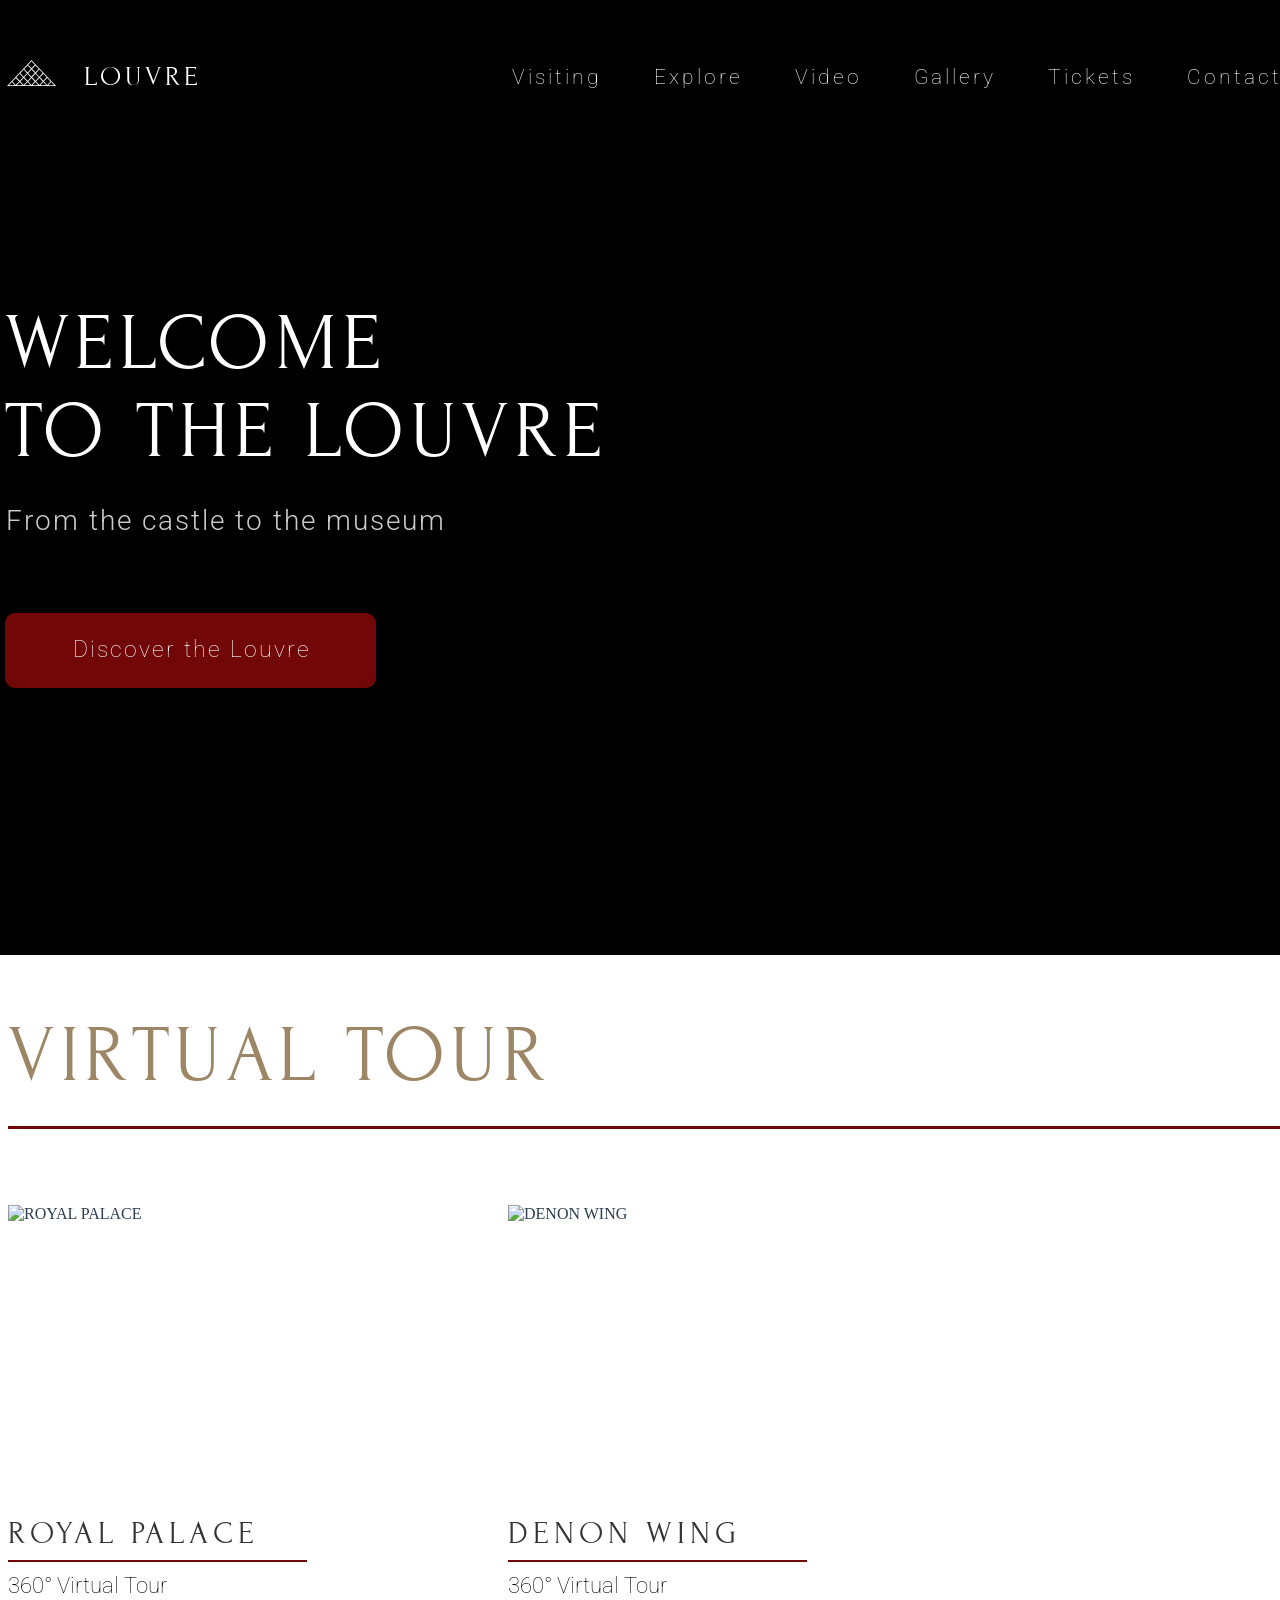
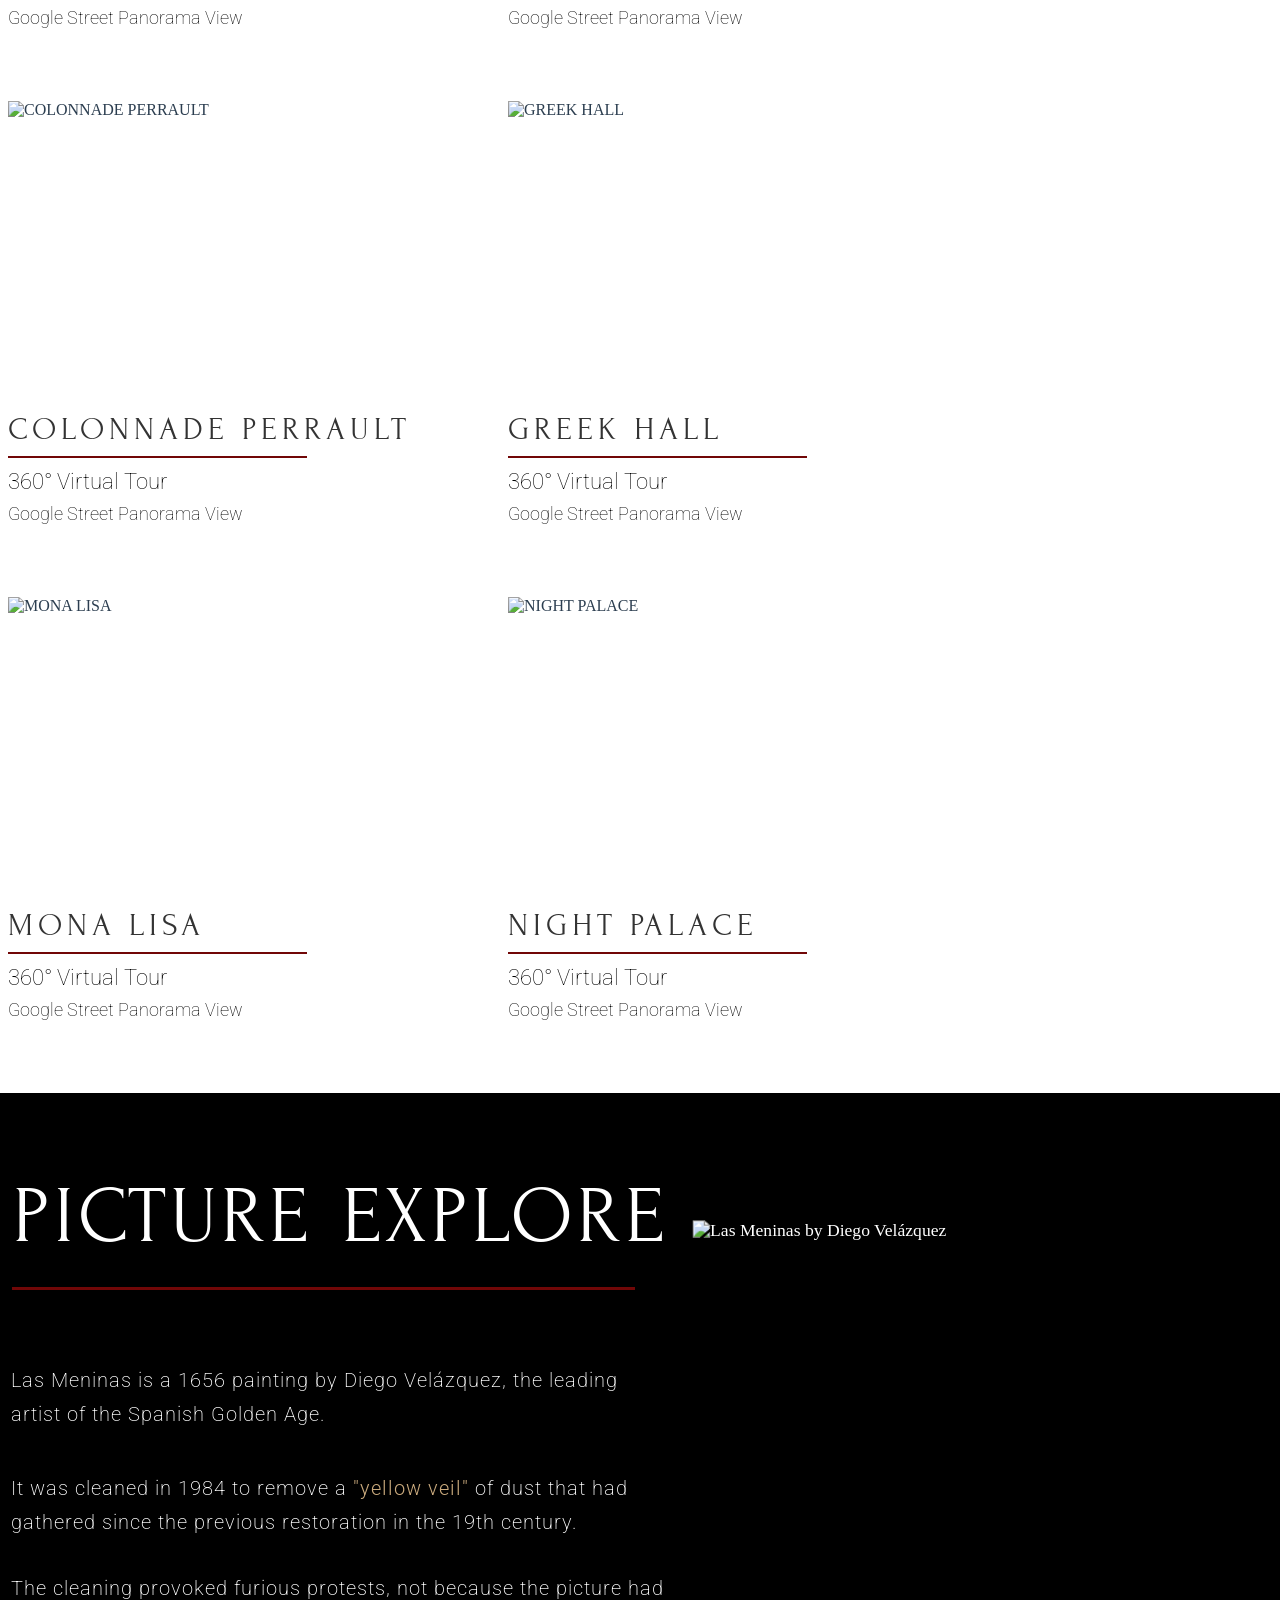
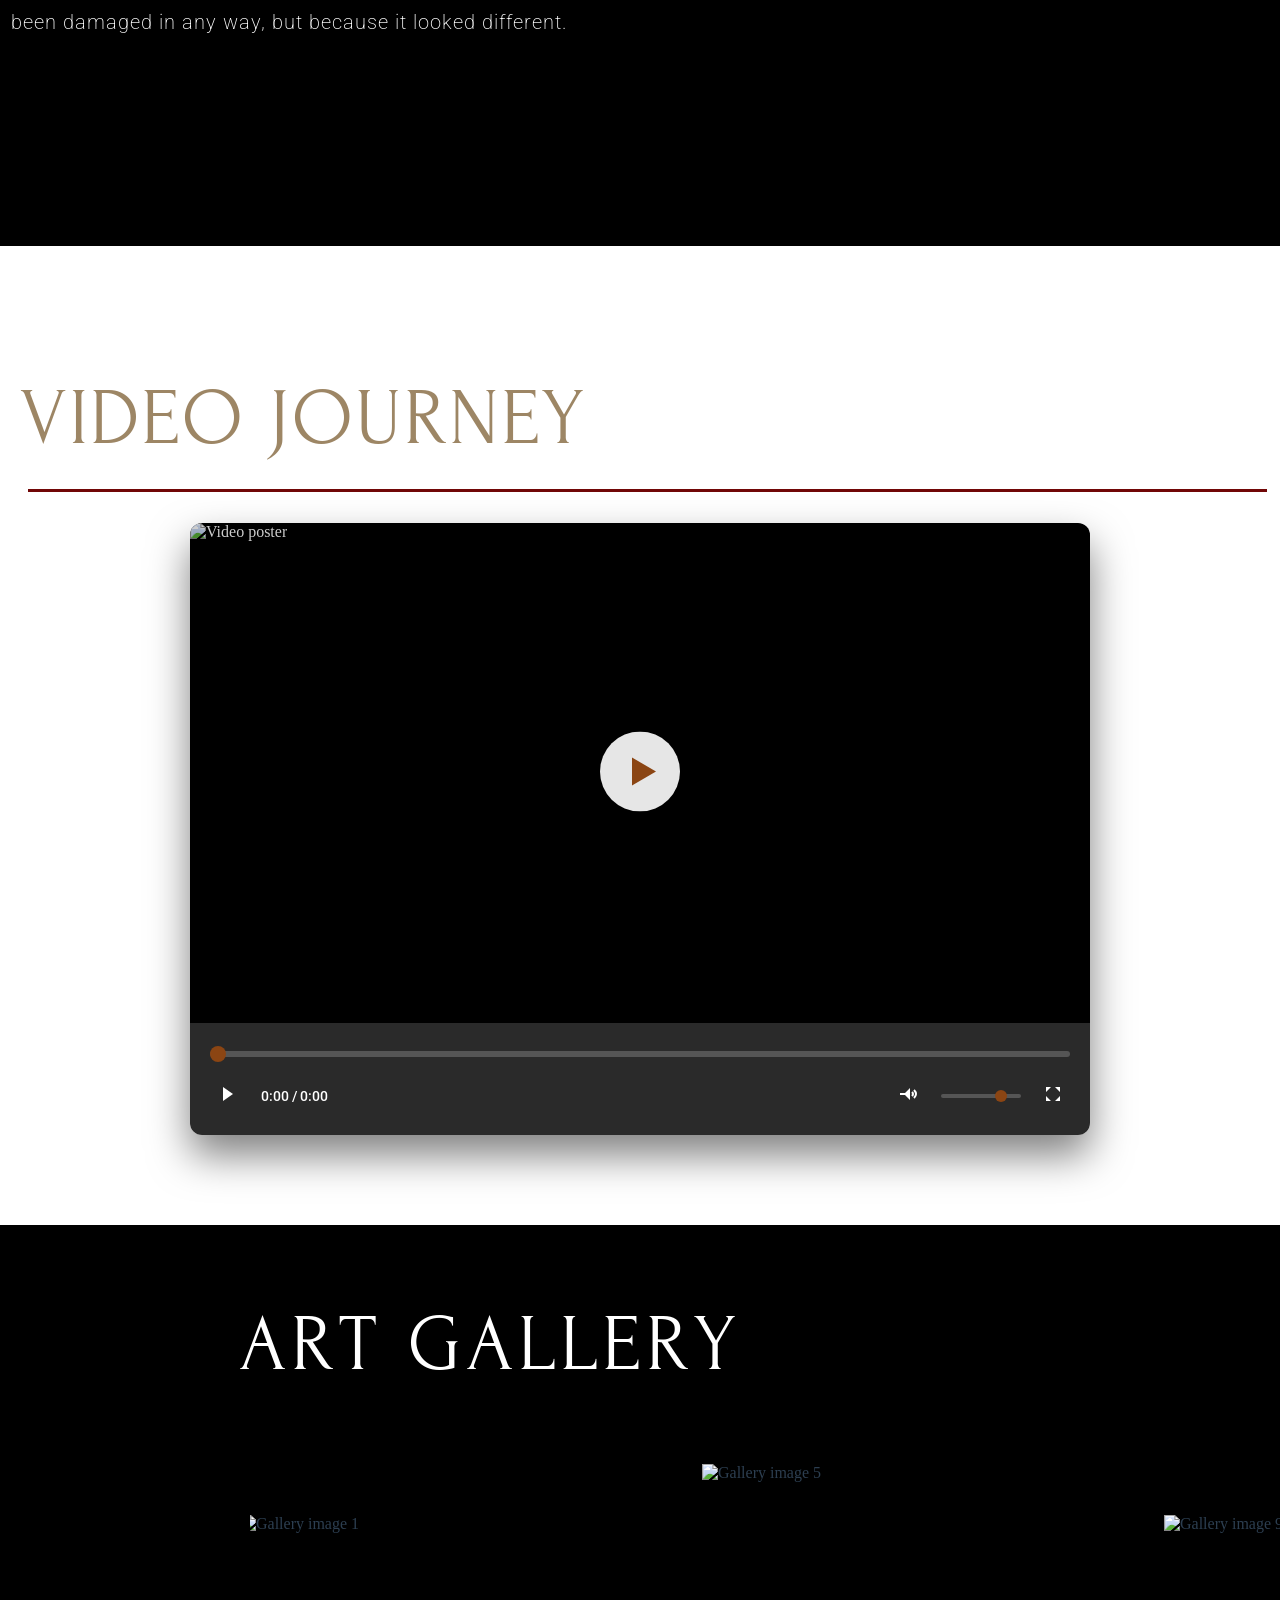
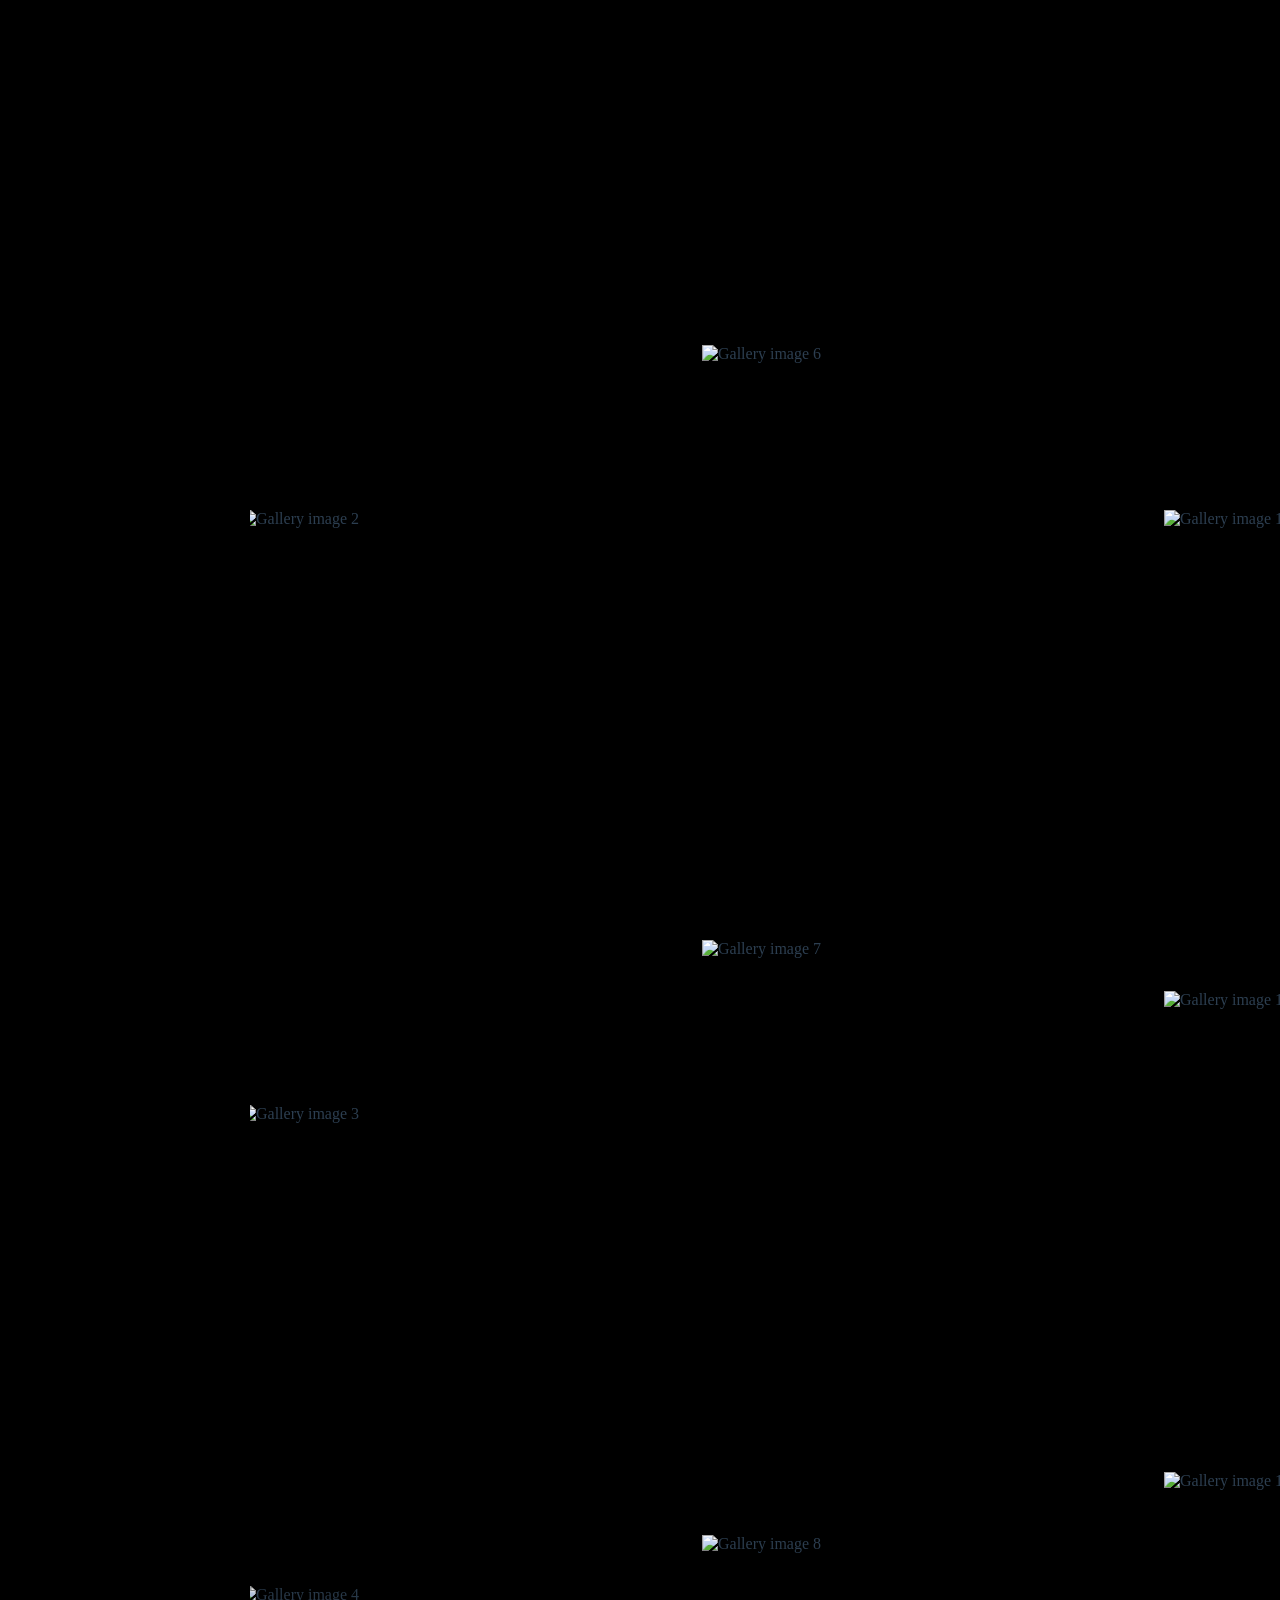
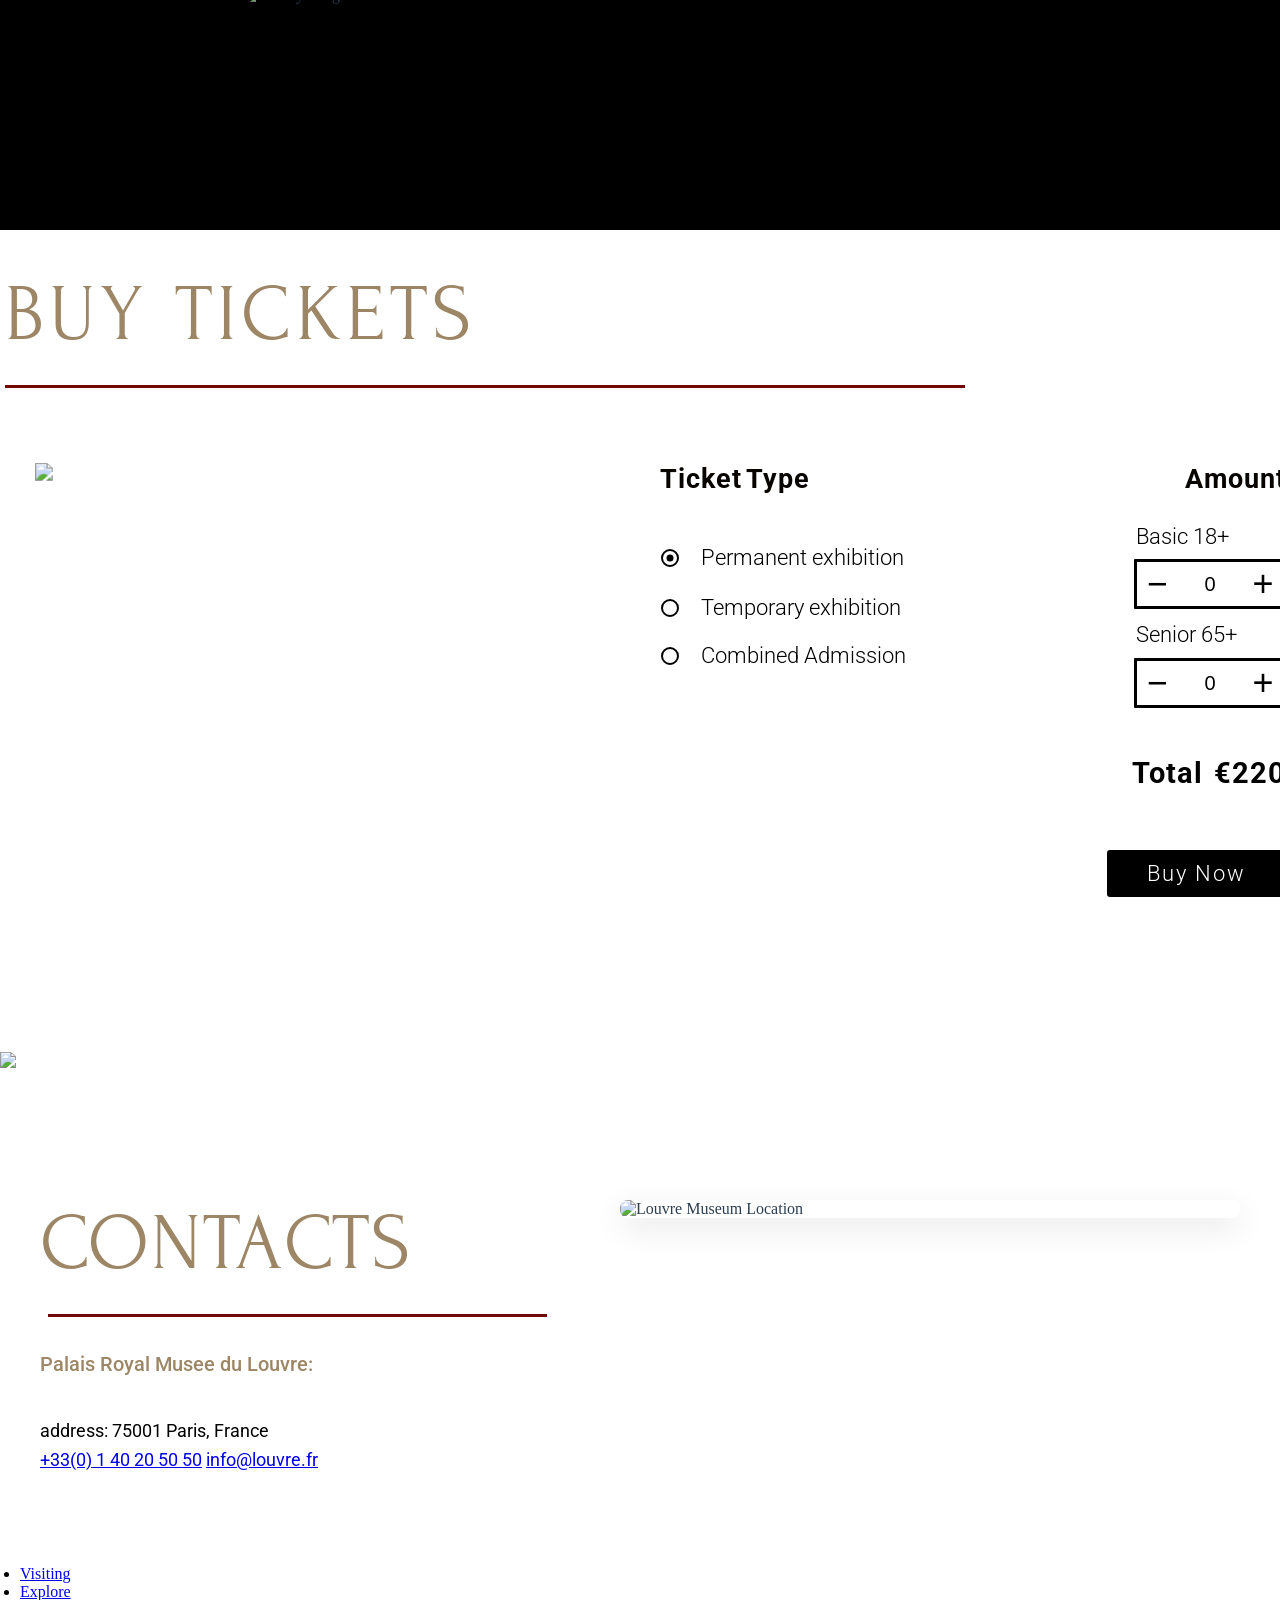
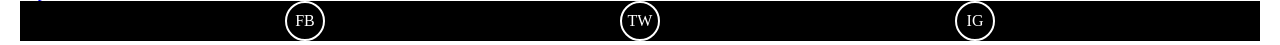
==== commit 6cd5ffd3: "ppx tickets" ====
--- a/museum/index.html
+++ b/museum/index.html
@@ -290,7 +290,7 @@
                                     <span class="amount-label">Basic 18+</span>
                                     <div class="amount-controls-wrapper">
                                         <div class="amount-controls">
-                                            <button class="amount-btn minus-btn" type="button">-</button>
+                                            <button class="amount-btn minus-btn" type="button">−</button>
                                             <input type="number" class="amount-input" value="0" min="0" max="10">
                                             <button class="amount-btn plus-btn" type="button">+</button>
                                         </div>
@@ -301,7 +301,7 @@
                                     <span class="amount-label">Senior 65+</span>
                                     <div class="amount-controls-wrapper">
                                         <div class="amount-controls">
-                                            <button class="amount-btn minus-btn" type="button">-</button>
+                                            <button class="amount-btn minus-btn" type="button">−</button>
                                             <input type="number" class="amount-input" value="0" min="0" max="10">
                                             <button class="amount-btn plus-btn" type="button">+</button>
                                         </div>
@@ -314,9 +314,9 @@
                         <div class="total-group">
                             <div class="total-line">
                                 <span class="total-label">Total</span>
-                                <span class="total-amount">220€</span>
+                                <span class="total-amount">€220</span>
                             </div>
-                            <button class="buy-button">BUY NOW</button>
+                            <button class="buy-button">Buy Now</button>
                         </div>
                     </div>
                 </div>
--- a/museum/Tickets.css
+++ b/museum/Tickets.css
@@ -2,6 +2,7 @@
 .tickets-section {
     padding: 90px 0;
     background-color: #ffffff;
+    margin-bottom: -50px
 }
 
 .tickets-title {
@@ -65,6 +66,7 @@
     flex-direction: column;
 }
 
+
 /* Заголовок Ticket Type - возвращаем оригинальные стили */
 .compact-group:first-child .form-title {
     font-family: 'Roboto', serif;
@@ -170,14 +172,19 @@
 
 .compact-group:nth-child(2) .amount-label {
     font-family: 'Roboto', sans-serif;
-    font-size: 16px;
+    font-size: 22px;
+    margin-left: 2px;
+    margin-top: 13px;
     color: #000000;
     font-weight: 300;
-    margin-bottom: 5px;
-    text-align: right;
-}
-
-.compact-group:nth-child(2) .amount-controls-wrapper {
+    margin-bottom: 3px; /* Увеличиваем с 5px до 10px */
+    text-align: left; /* Меняем с right на left */
+    width: 100%; /* Занимает всю ширину */
+    display: block;
+}
+
+/* УВЕЛИЧИВАЕМ ПРЯМОУГОЛЬНИКИ С КНОПКАМИ +/- */
+.amount-controls-wrapper {
     display: flex;
     align-items: center;
     border: 3px solid #000000;
@@ -187,6 +194,87 @@
     gap: 0; 
     max-width: fit-content;
     margin-left: auto; /* Прижимаем к правому краю */
+    /* Увеличиваем размер */
+    height: 50px; /* Увеличиваем высоту */
+    min-width: 140px; /* Минимальная ширина */
+    margin-top: 2px; /* Опускаем ниже на 10px */
+}
+
+.amount-controls {
+    display: flex;
+    align-items: center;
+    gap: 0;
+}
+
+.amount-btn:first-child::after {
+    content: "";
+    width: 1px;
+    height: 20px;
+    background: #ffffff;
+    margin: 0 8px;
+}
+
+.amount-input::after {
+    content: "";
+    width: 1px;
+    height: 20px;
+    background: #ffffff;
+    margin: 0 8px;
+}
+
+/* УВЕЛИЧИВАЕМ КНОПКИ +/- */
+.amount-btn {
+    width: 48px;
+    height: 45px;
+    background: transparent;
+    color: #000000;
+    font-size: 36px;
+    cursor: pointer;
+    border: none;
+    border-radius: 0;
+    transition: all 0.3s ease;
+    display: flex;
+    align-items: center;
+    justify-content: center;
+    padding: 0;
+    margin: 0;
+}
+
+/* МИНУС - только удлиняем */
+.minus-btn {
+    letter-spacing: -10px; /* Удлиняем минус */
+    padding-right: -4px;
+}
+
+/* ПЛЮС - только сдвигаем левее */
+.plus-btn {
+    letter-spacing: -11px; /* Удлиняем минус */
+    padding-right: 3px;
+    padding-top: -4px;
+}
+
+.amount-btn:hover {
+    background: #ffffff;
+}
+
+/* УВЕЛИЧИВАЕМ ПОЛЕ ВВОДА */
+.amount-input {
+    width: 50px; /* Увеличиваем с 40px до 50px */
+    height: 50px; /* Увеличиваем с 35px до 45px */
+    background: transparent;
+    color: #000000;
+    text-align: center;
+    font-size: 20px; /* Увеличиваем шрифт с 16px до 20px */
+    border: none;
+    border-radius: 0;
+    padding: 0;
+    margin: 0;
+}
+
+.amount-input::-webkit-outer-spin-button,
+.amount-input::-webkit-inner-spin-button {
+    -webkit-appearance: none;
+    margin: 0;
 }
 
 /* Общие стили для радио-кнопок (остаются без изменений) */
@@ -215,7 +303,7 @@
     transform: translate(-50%, -50%);
     width: 7px;
     height: 7px;
-    background: #000;
+    background: #000000;
     border-radius: 50%;
 }
 
@@ -227,106 +315,48 @@
     color: #1b55d1;
 }
 
-.amount-controls {
-    display: flex;
-    align-items: center;
-    gap: 0;
-}
-
-.amount-btn:first-child::after {
-    content: "";
-    width: 1px;
-    height: 20px;
-    background: #ffffff;
-    margin: 0 8px;
-}
-
-.amount-input::after {
-    content: "";
-    width: 1px;
-    height: 20px;
-    background: #ffffff;
-    margin: 0 8px;
-}
-
-.amount-btn {
-    width: 35px;
-    height: 35px;
-    background: transparent;
-    color: #000000;
-    font-size: 30px;
-    cursor: pointer;
-    border: none;
-    border-radius: 0;
-    transition: all 0.3s ease;
-    display: flex;
-    align-items: center;
-    justify-content: center;
-    padding: 0;
-    margin: 0;
-}
-
-.amount-btn:hover {
-    background: #f5f5f5;
-}
-
-.amount-input {
-    width: 40px;
-    height: 35px;
-    background: transparent;
-    color: #000000;
-    text-align: center;
-    font-size: 16px;
-    border: none;
-    border-radius: 0;
-    padding: 0;
-    margin: 0;
-    border-left: 1px solid #ffffff;
-    border-right: 1px solid #ffffff;
-    -moz-appearance: textfield;
-}
-
-.amount-input::-webkit-outer-spin-button,
-.amount-input::-webkit-inner-spin-button {
-    -webkit-appearance: none;
-    margin: 0;
-}
-
 .total-line {
     display: flex;
     justify-content: space-between;
     align-items: center;
-    margin-bottom: 20px;
+    margin-bottom: 56px;
+    margin-top: 8px;
+    gap: 14px;
 }
 
 .total-label {
-    font-family: 'Forum', serif;
-    font-size: 24px;
-    color: #000000;
-    font-weight: 400;
+    font-family: 'Roboto', serif;
+    font-size: 29px;
+    color: #000000;
+    font-weight: 700;
+    position: relative;
+    left: 3px; /* Сдвигаем левее на 15px */
+    letter-spacing: 1px;
 }
 
 .total-amount {
     font-family: 'Roboto', sans-serif;
-    font-size: 28px;
-    color: #000000;
-    font-weight: 500;
+    font-size: 29px;
+    color: #000000;
+    font-weight: 700;
+    letter-spacing: 1px;
 }
 
 .buy-button {
-    width: 100%;
-    padding: 15px;
+    width: 115%;
+    padding: 11px 10px;
     background: #000000;
     color: #ffffff;
     border: none;
-    font-family: 'Forum', serif;
-    font-size: 20px;
-    font-weight: 400;
+    font-family: 'Roboto', serif;
+    font-size: 22px;
+    font-weight: 300;
     letter-spacing: 2px;
-    text-transform: uppercase;
     cursor: pointer;
     transition: all 0.3s ease;
-    border-radius: 4px;
+    border-radius: 3px;
+    margin-top: 4px;
+    margin-left: -22.5px;
 }
 
 .buy-button:hover {
@@ -357,7 +387,7 @@
 .full-width-image {
     width: 100vw;
     margin-left: calc(-50vw + 50%);
-    margin-top: 80px;
+    margin-top: 155px;
     overflow: hidden;
 }
 
@@ -365,4 +395,24 @@
     width: 100%;
     height: auto;
     display: block;
+}
+
+/* Поднимаем только Basic 18+ */
+.amount-item:first-child {
+    margin-top: -16px; /* Поднимаем весь блок Basic */
+}
+
+.amount-item:first-child .amount-label {
+    margin-top: 0px; /* Сбрасываем ваш margin-top: 13px */
+    margin-bottom: 10px; /* Отступ до прямоугольника */
+}
+
+/* Senior 65+ оставляем как есть */
+.amount-item:last-child {
+    margin-top: 10px; /* Не поднимаем */
+}
+
+/* Senior оставляем без изменений */
+.amount-item:last-child .amount-controls-wrapper {
+    margin-top: 11px; /* Оставляем ваш отступ */
 }
